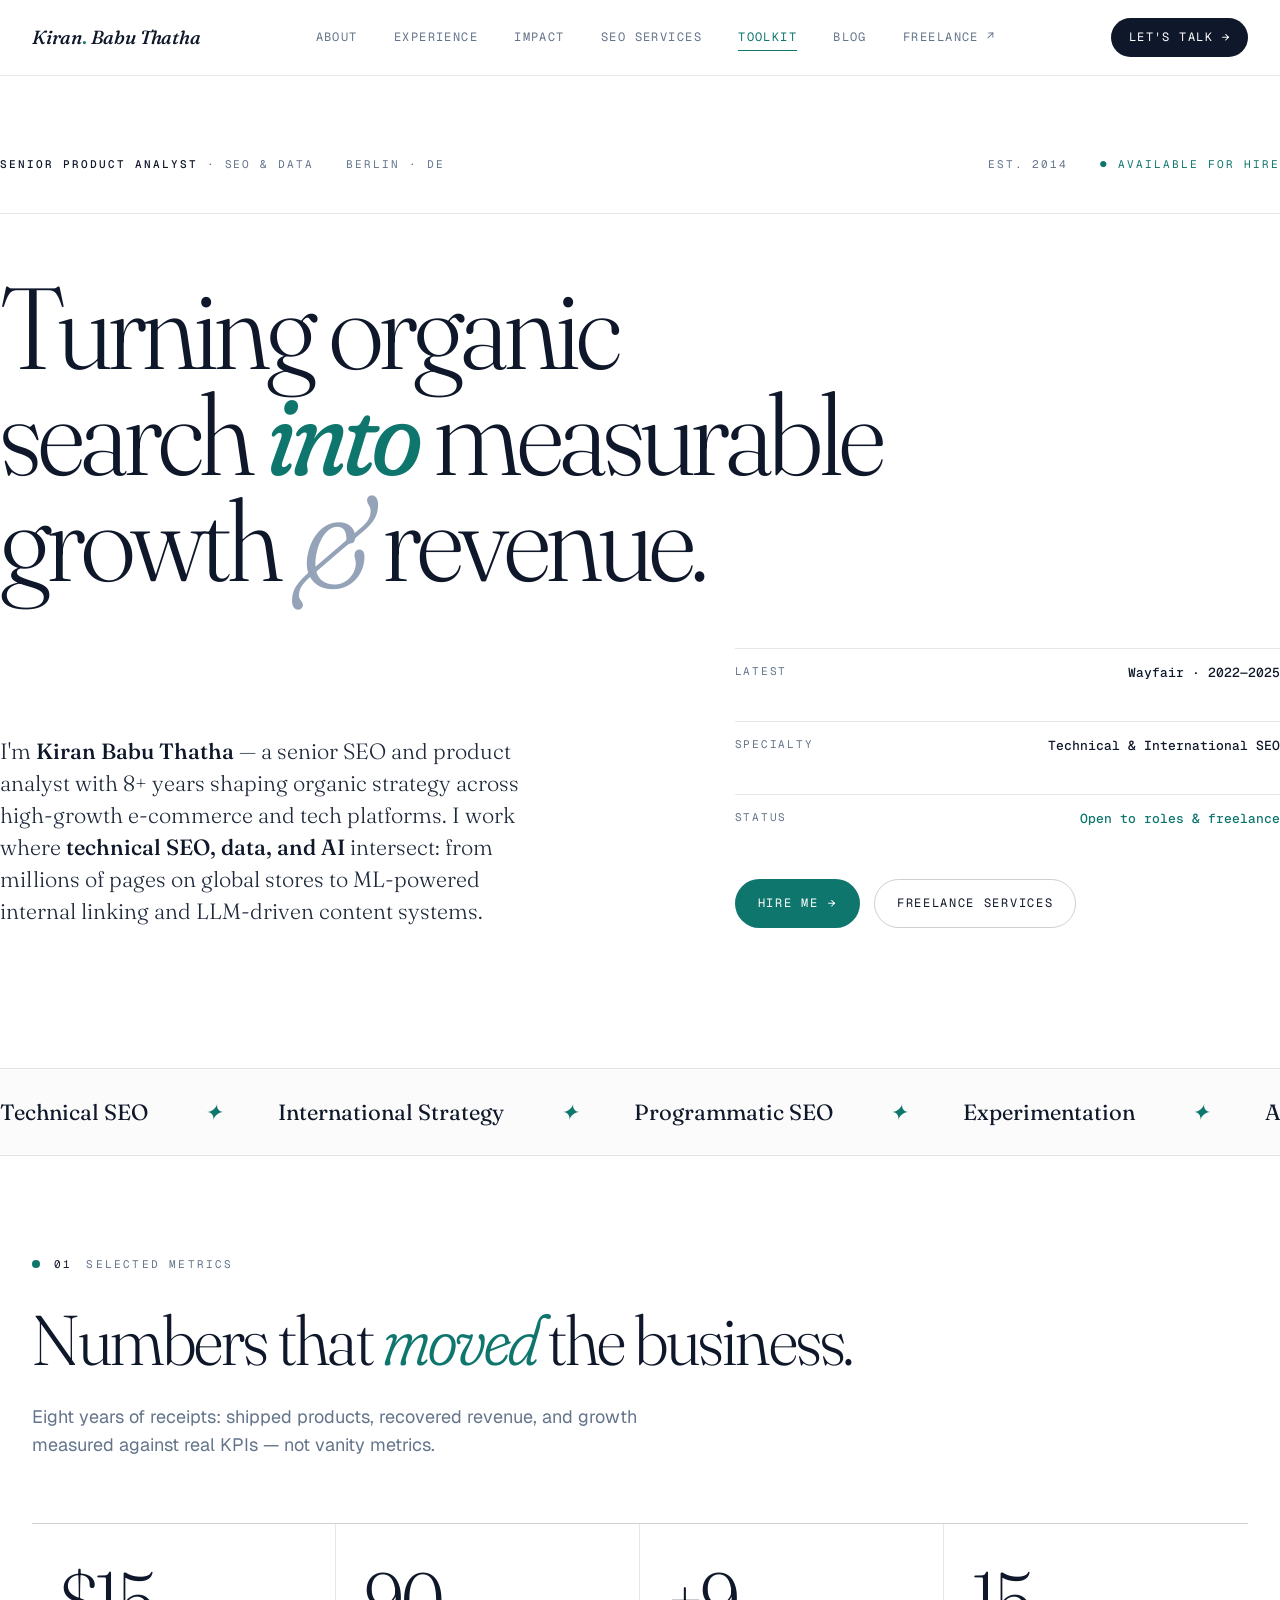
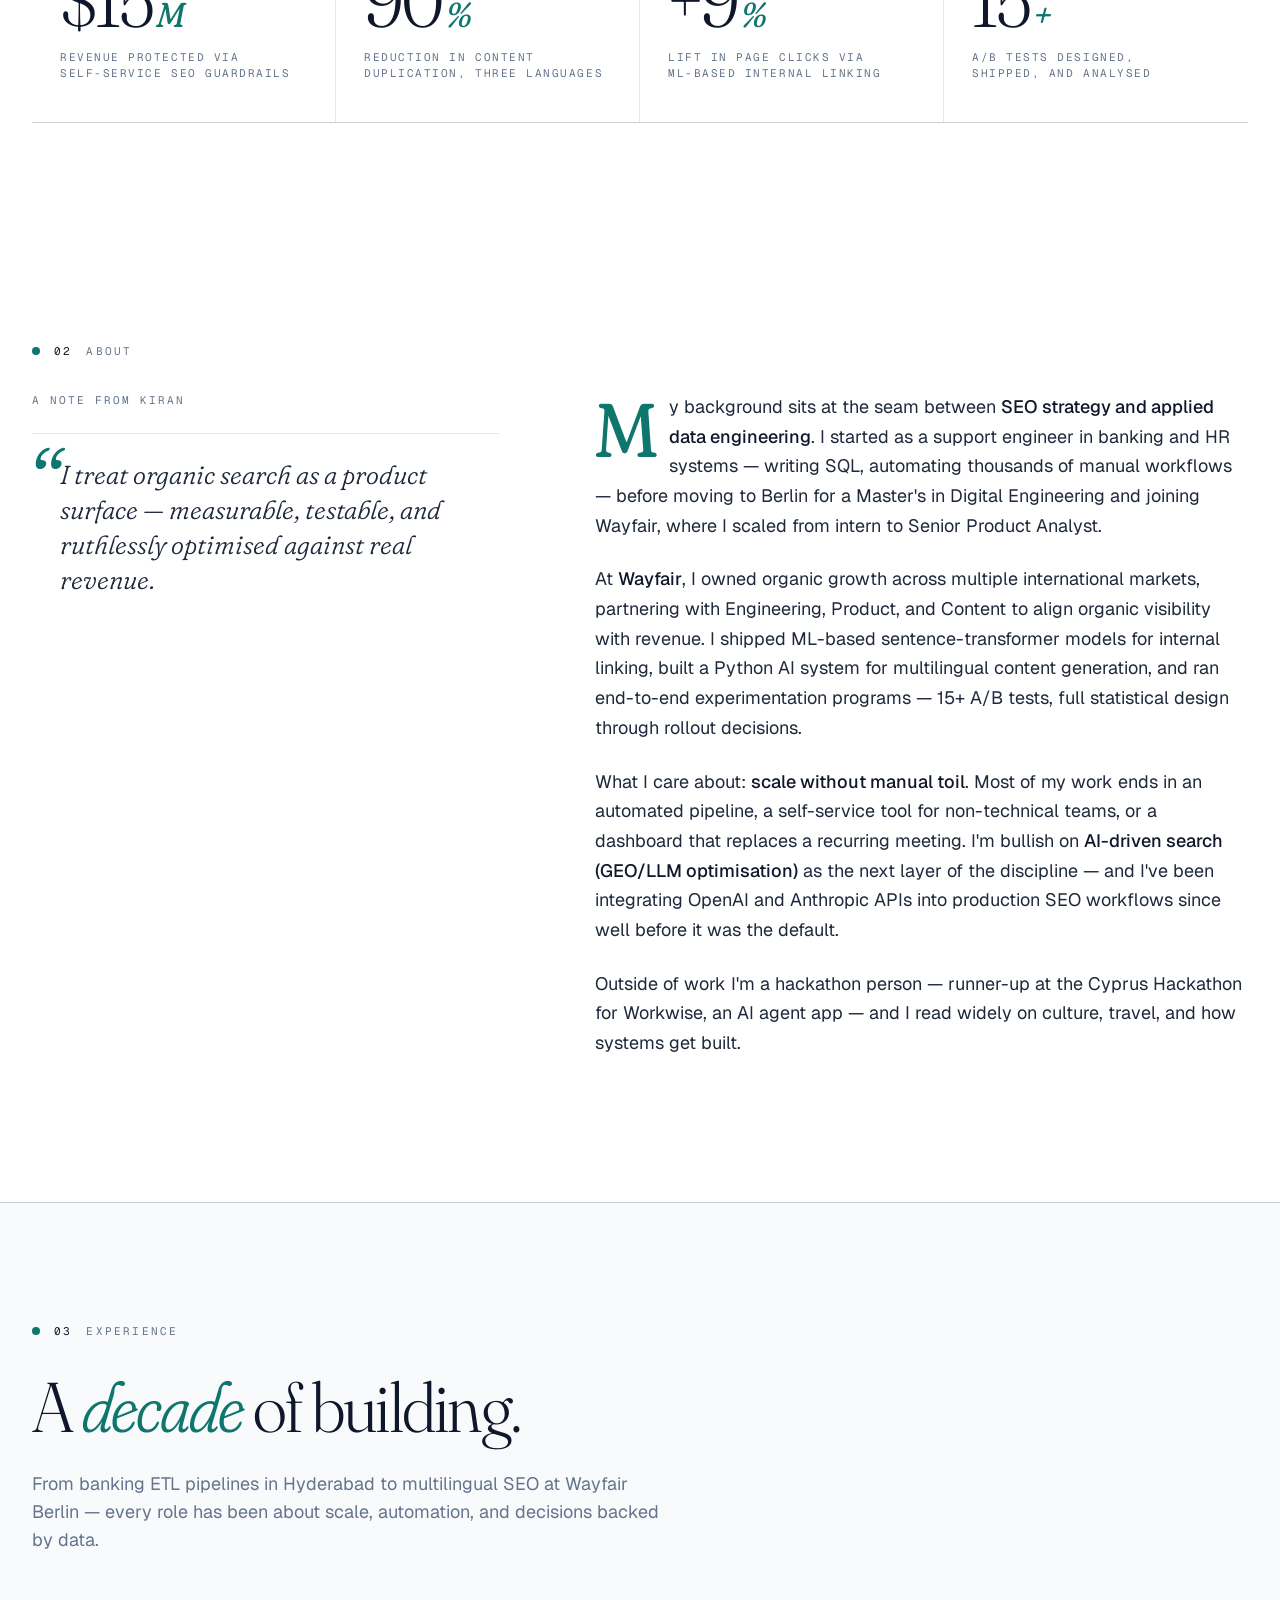
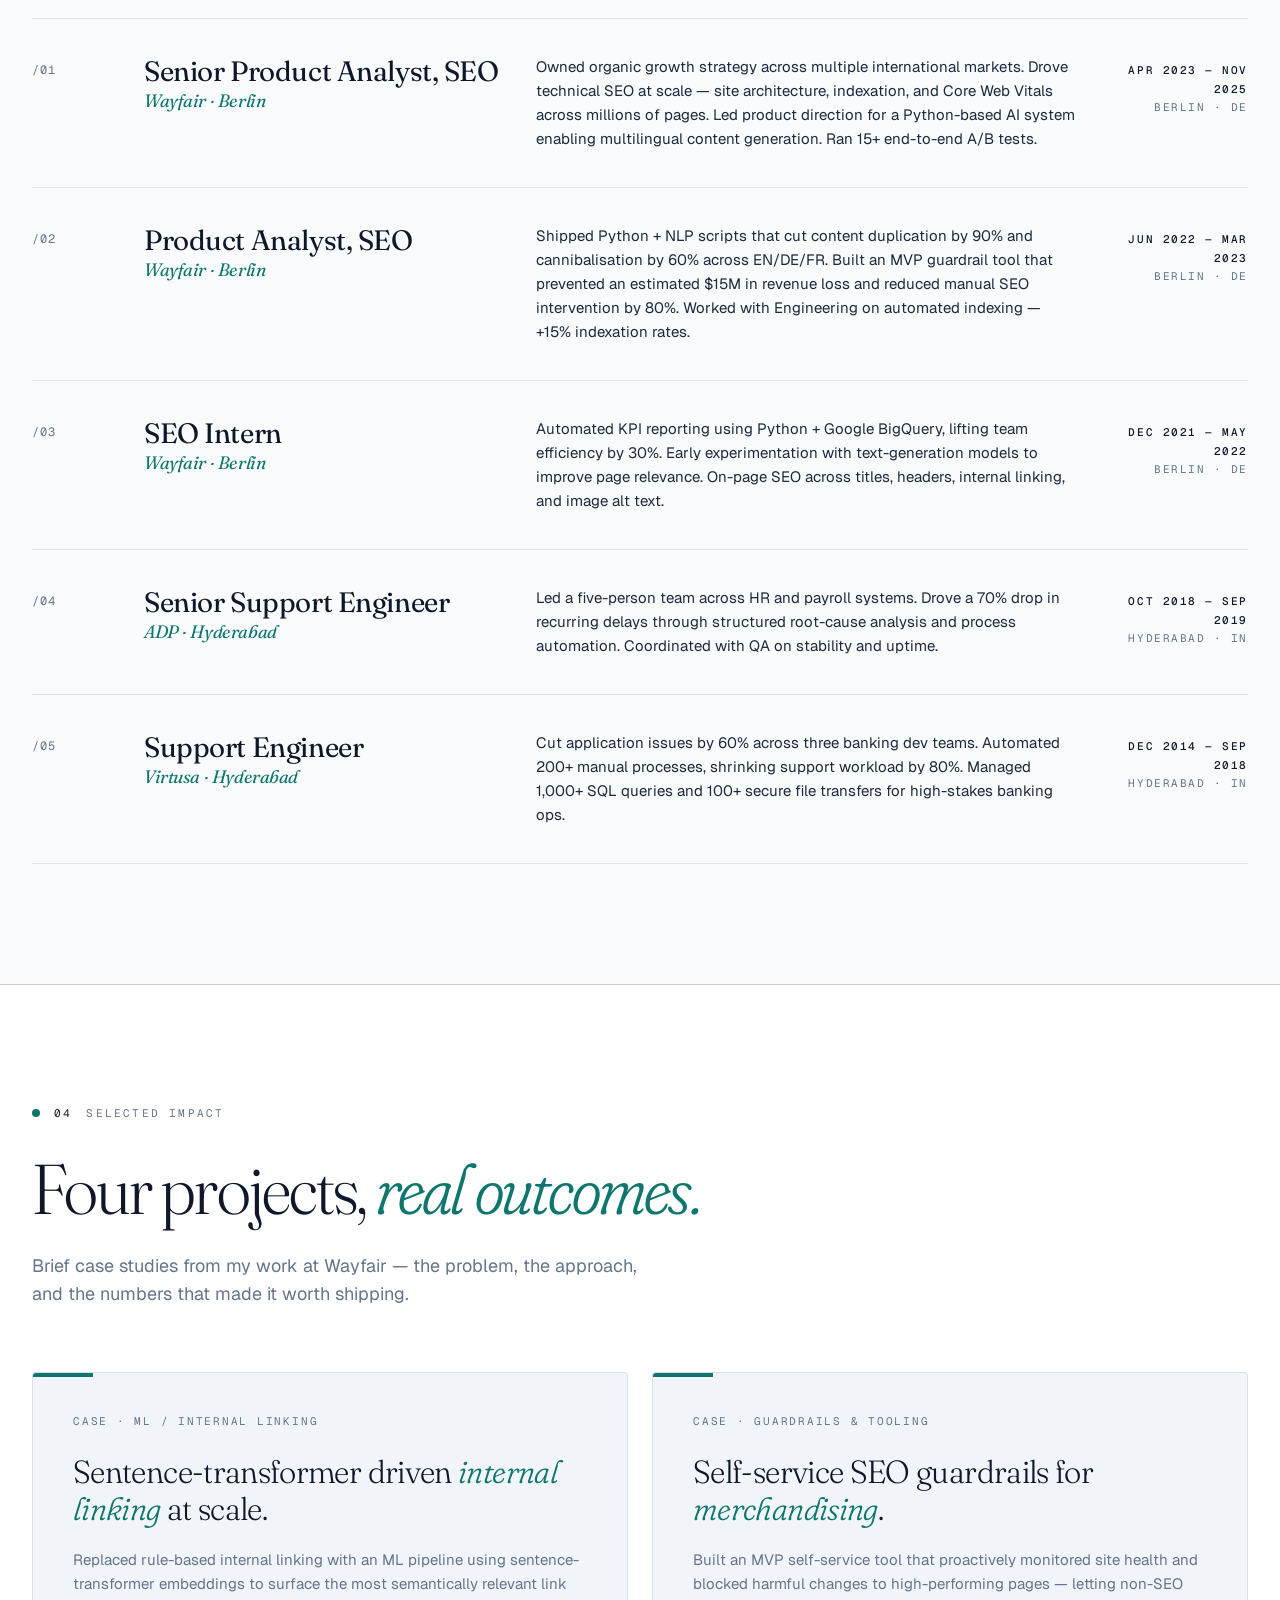
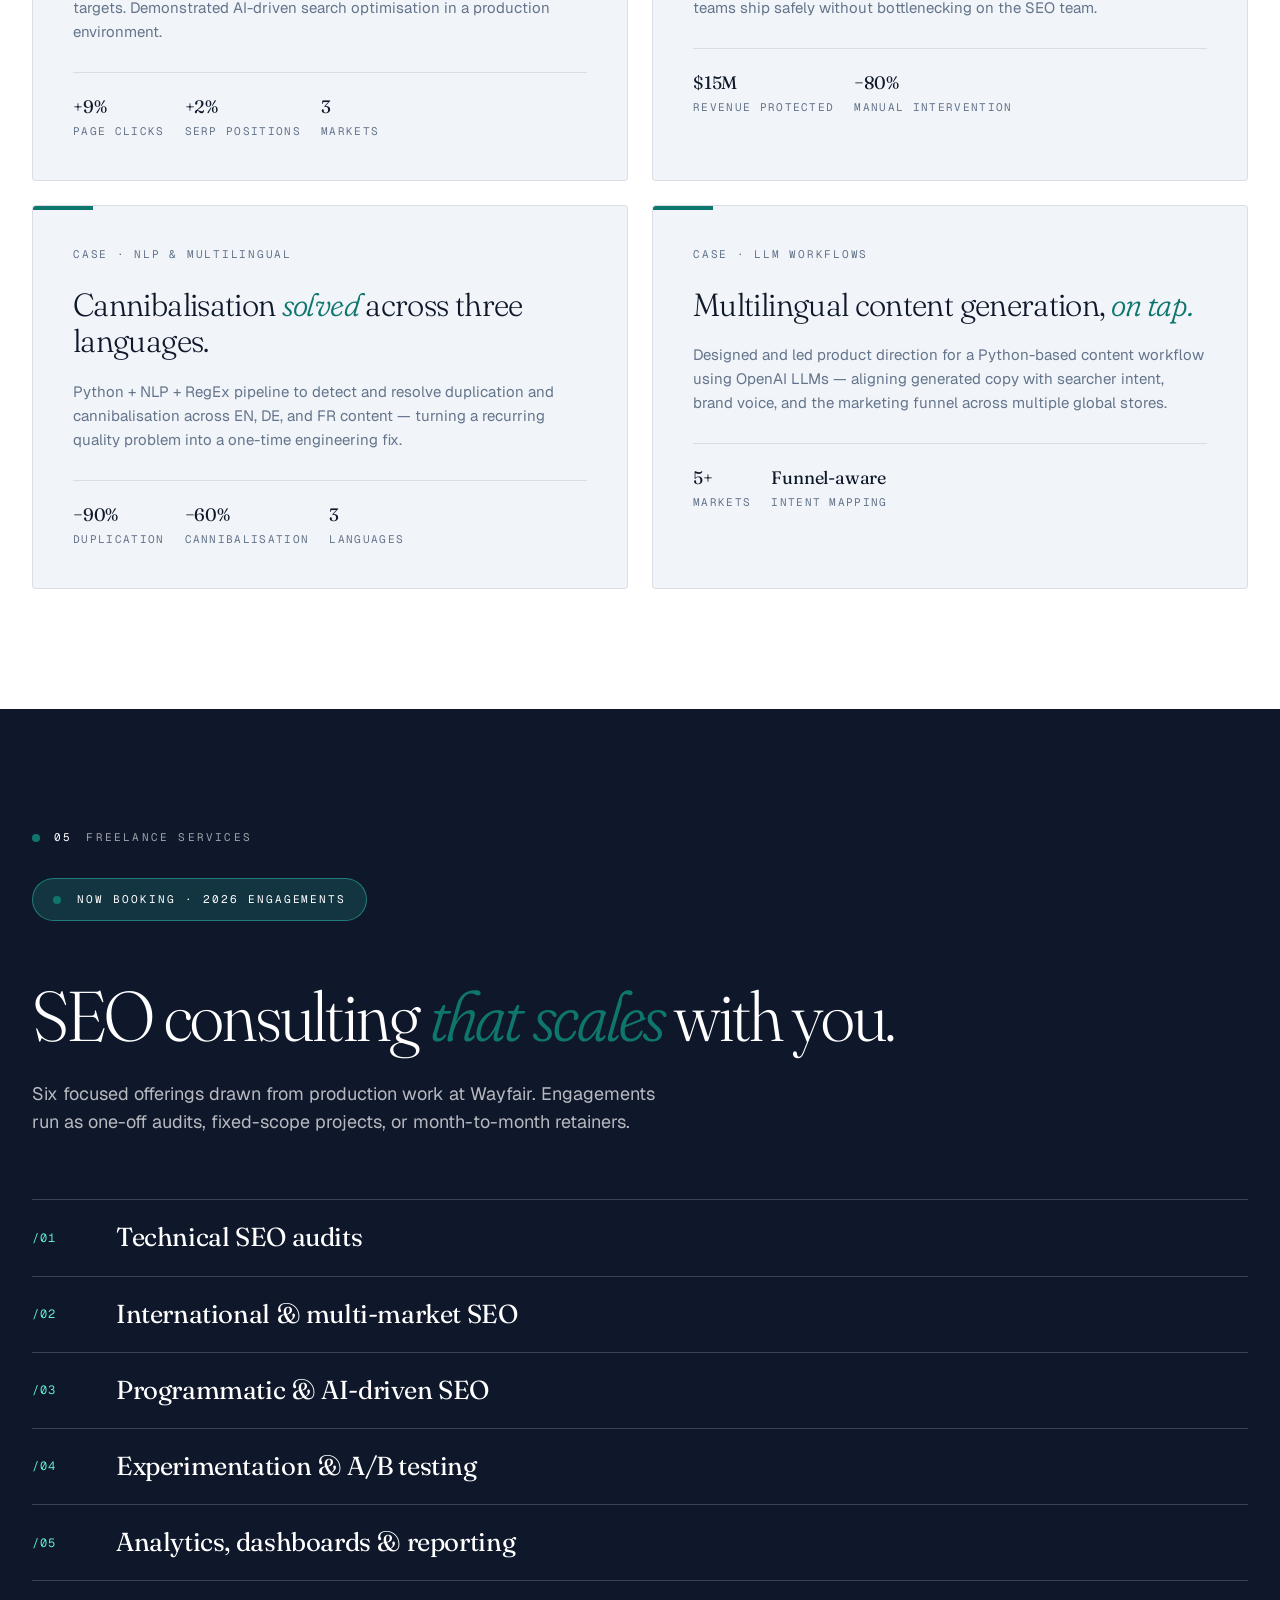
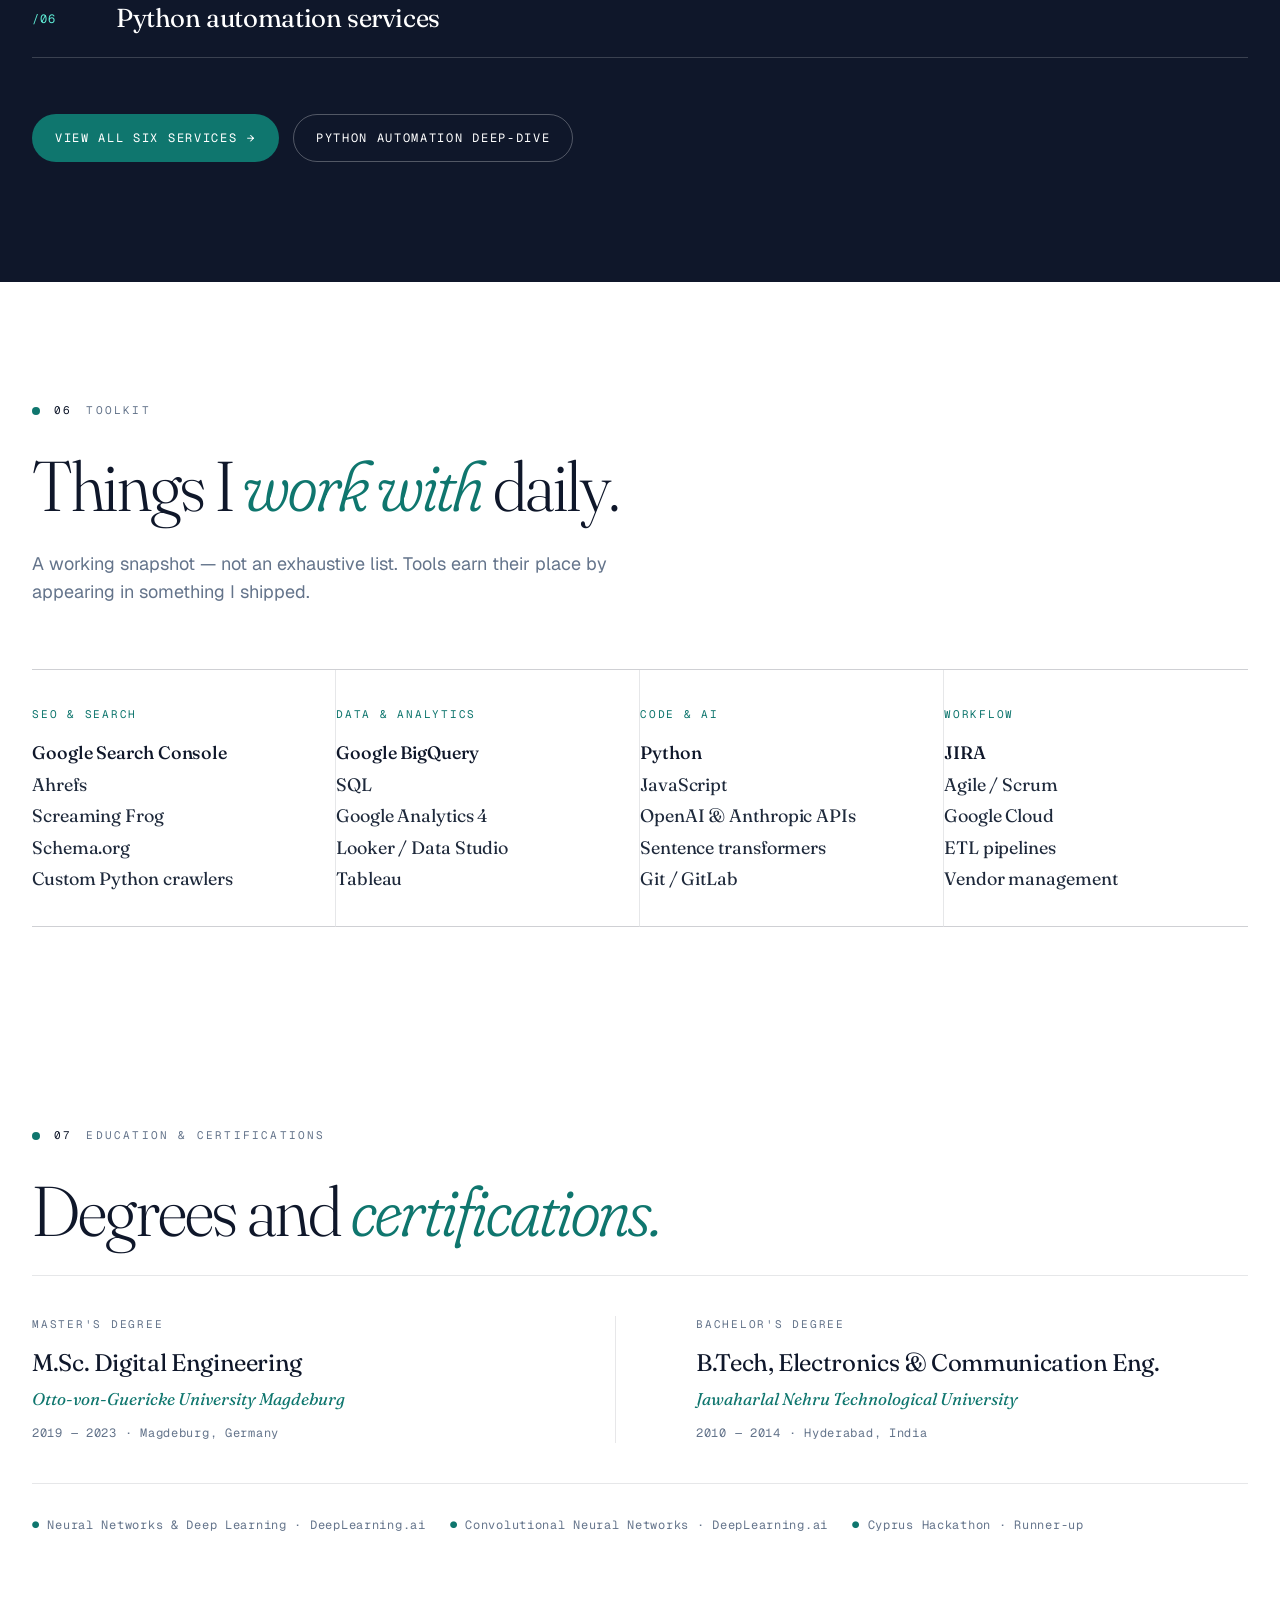
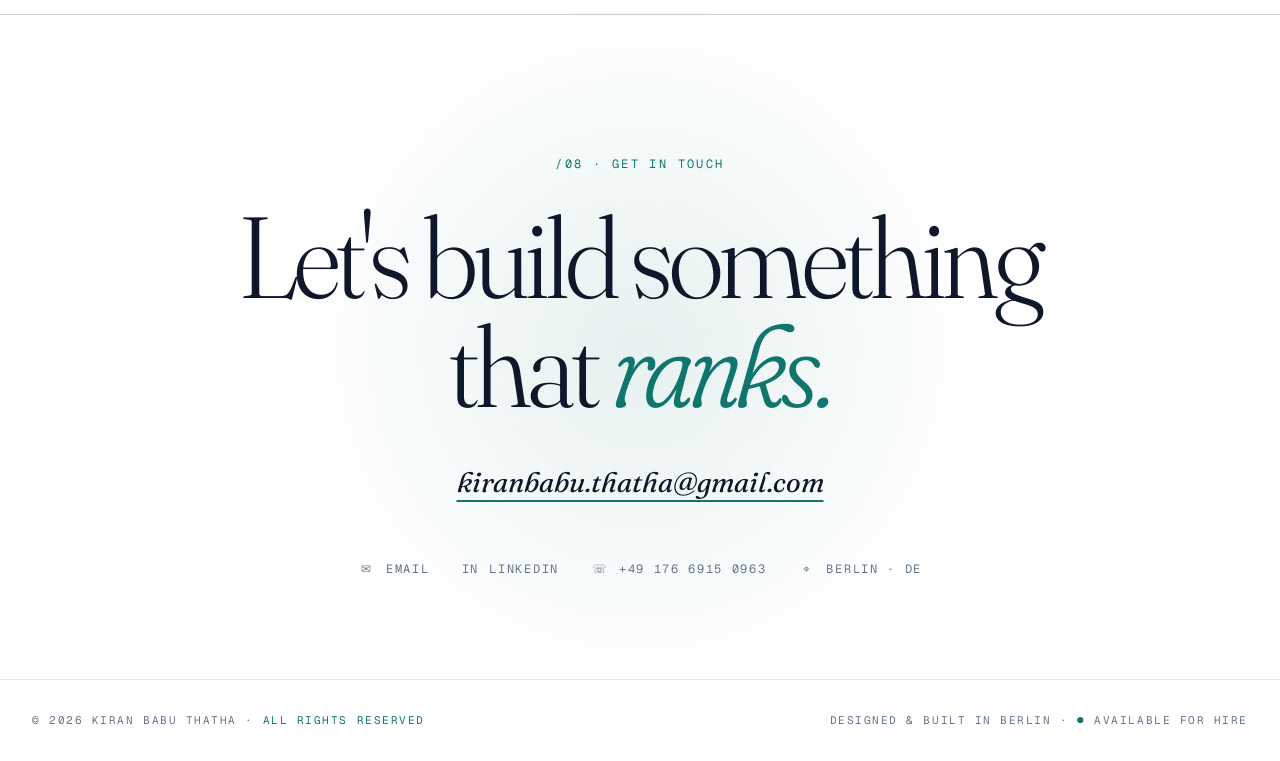
==== index.html @ 0a09f208 "Add structured data, social meta, favicons, and og image across all pages Step 1 of the SEO overhaul" ====
<!DOCTYPE html>
<html lang="en">
<head>
<meta charset="UTF-8" />
<meta name="viewport" content="width=device-width, initial-scale=1.0" />
<title>Kiran Babu Thatha: Freelance SEO Consultant in Berlin</title>
<meta name="description" content="Freelance SEO consultant and Senior Product Analyst with 8+ years driving global organic growth through technical SEO, data, and Python automation. Based in Berlin, working worldwide." />
<meta name="author" content="Kiran Babu Thatha" />
<link rel="canonical" href="https://kiranbabuthatha.com/" />

<!-- OPEN GRAPH -->
<meta property="og:type" content="website" />
<meta property="og:title" content="Kiran Babu Thatha: Freelance SEO Consultant in Berlin" />
<meta property="og:description" content="Freelance SEO consultant and Senior Product Analyst with 8+ years driving global organic growth through technical SEO, data, and Python automation." />
<meta property="og:url" content="https://kiranbabuthatha.com/" />
<meta property="og:site_name" content="Kiran Babu Thatha" />
<meta property="og:locale" content="en_US" />
<meta property="og:image" content="https://kiranbabuthatha.com/og-image.png" />
<meta property="og:image:width" content="1200" />
<meta property="og:image:height" content="630" />
<meta property="og:image:alt" content="Kiran Babu Thatha, freelance SEO consultant and Senior Product Analyst in Berlin" />

<!-- TWITTER / X -->
<meta name="twitter:card" content="summary_large_image" />
<meta name="twitter:title" content="Kiran Babu Thatha: Freelance SEO Consultant in Berlin" />
<meta name="twitter:description" content="Freelance SEO consultant and Senior Product Analyst driving organic growth through technical SEO, data, and Python automation." />
<meta name="twitter:image" content="https://kiranbabuthatha.com/og-image.png" />

<!-- FAVICON -->
<link rel="icon" href="/favicon.svg" type="image/svg+xml" />
<link rel="icon" href="/favicon.png" type="image/png" sizes="192x192" />
<link rel="apple-touch-icon" href="/favicon.png" />

<link rel="preconnect" href="https://fonts.googleapis.com">
<link rel="preconnect" href="https://fonts.gstatic.com" crossorigin>
<link href="https://fonts.googleapis.com/css2?family=Fraunces:ital,opsz,wght@0,9..144,300..900;1,9..144,300..900&family=Geist:wght@300..700&family=Geist+Mono:wght@400..600&display=swap" rel="stylesheet">

<link rel="stylesheet" href="styles.css">

<!-- SCHEMA.ORG STRUCTURED DATA -->
<script type="application/ld+json">
{
  "@context": "https://schema.org",
  "@graph": [
    {
      "@type": "Person",
      "@id": "https://kiranbabuthatha.com/#person",
      "name": "Kiran Babu Thatha",
      "url": "https://kiranbabuthatha.com/",
      "image": "https://kiranbabuthatha.com/og-image.png",
      "jobTitle": ["Freelance SEO Consultant", "Senior Product Analyst"],
      "address": { "@type": "PostalAddress", "addressLocality": "Berlin", "addressCountry": "DE" },
      "email": "kiranbabu.thatha@gmail.com",
      "telephone": "+49-176-6915-0963",
      "alumniOf": [
        { "@type": "CollegeOrUniversity", "name": "Otto-von-Guericke University Magdeburg" },
        { "@type": "CollegeOrUniversity", "name": "Jawaharlal Nehru Technological University" }
      ],
      "knowsAbout": [
        "Technical SEO",
        "International SEO",
        "Programmatic SEO",
        "SEO experimentation and A/B testing",
        "Python automation",
        "Web analytics",
        "AI and LLM content workflows"
      ],
      "sameAs": [
        "https://www.linkedin.com/in/kiran-babu-thatha-0992b562/",
        "https://github.com/kiranbabuthatha"
      ]
    },
    {
      "@type": "WebSite",
      "@id": "https://kiranbabuthatha.com/#website",
      "url": "https://kiranbabuthatha.com/",
      "name": "Kiran Babu Thatha",
      "publisher": { "@id": "https://kiranbabuthatha.com/#person" },
      "inLanguage": "en"
    },
    {
      "@type": "ProfilePage",
      "@id": "https://kiranbabuthatha.com/#webpage",
      "url": "https://kiranbabuthatha.com/",
      "name": "Kiran Babu Thatha: Freelance SEO Consultant in Berlin",
      "isPartOf": { "@id": "https://kiranbabuthatha.com/#website" },
      "mainEntity": { "@id": "https://kiranbabuthatha.com/#person" },
      "inLanguage": "en"
    }
  ]
}
</script>
</head>
<body>

<!-- ============ NAV ============ -->
<nav class="nav">
  <div class="nav-inner">
    <a href="#top" class="nav-logo">Kiran<span>.</span> Babu Thatha</a>
    <div class="nav-links">
      <a href="#about">About</a>
      <a href="#experience">Experience</a>
      <a href="#impact">Impact</a>
      <a href="#services">SEO Services</a>
      <a href="#toolkit">Toolkit</a>
      <a href="blog/">Blog</a>
      <a href="seo/">Freelance ↗</a>
    </div>
    <a href="#contact" class="nav-cta">Let's talk →</a>
  </div>
</nav>

<!-- ============ HERO ============ -->
<header class="hero container" id="top">
  <div class="hero-meta">
    <div class="hero-meta-row">
      <span><strong>Senior Product Analyst</strong> · SEO &amp; Data</span>
      <span>Berlin · DE</span>
    </div>
    <div class="hero-meta-row">
      <span>EST. 2014</span>
      <span class="live">● Available for hire</span>
    </div>
  </div>

  <h1 class="hero-headline">
    Turning organic<br>
    search <span class="em">into</span> measurable<br>
    growth <span class="ampersand">&amp;</span> revenue.
  </h1>

  <div class="hero-grid">
    <p class="hero-bio">
      I'm <strong>Kiran Babu Thatha</strong> — a senior SEO and product analyst with 8+ years
      shaping organic strategy across high-growth e-commerce and tech platforms.
      I work where <strong>technical SEO, data, and AI</strong> intersect: from millions
      of pages on global stores to ML-powered internal linking and LLM-driven content
      systems.
    </p>
    <div class="hero-side">
      <div class="hero-side-row">
        <span class="k">Latest</span>
        <span class="v">Wayfair · 2022—2025</span>
      </div>
      <div class="hero-side-row">
        <span class="k">Specialty</span>
        <span class="v">Technical &amp; International SEO</span>
      </div>
      <div class="hero-side-row">
        <span class="k">Status</span>
        <span class="v accent">Open to roles &amp; freelance</span>
      </div>
      <div class="hero-actions">
        <a href="#contact" class="btn btn-primary">Hire me <span class="arrow">→</span></a>
        <a href="seo/" class="btn btn-ghost">Freelance services</a>
      </div>
    </div>
  </div>
</header>

<!-- ============ MARQUEE ============ -->
<div class="marquee">
  <div class="marquee-track">
    <span>Technical SEO</span><span class="dot">✦</span>
    <span>International Strategy</span><span class="dot">✦</span>
    <span>Programmatic SEO</span><span class="dot">✦</span>
    <span>Experimentation</span><span class="dot">✦</span>
    <span>AI &amp; LLM Integration</span><span class="dot">✦</span>
    <span>Python Automation</span><span class="dot">✦</span>
    <span>Site Architecture</span><span class="dot">✦</span>
    <span>Data &amp; Reporting</span><span class="dot">✦</span>
    <span>Technical SEO</span><span class="dot">✦</span>
    <span>International Strategy</span><span class="dot">✦</span>
    <span>Programmatic SEO</span><span class="dot">✦</span>
    <span>Experimentation</span><span class="dot">✦</span>
    <span>AI &amp; LLM Integration</span><span class="dot">✦</span>
    <span>Python Automation</span><span class="dot">✦</span>
    <span>Site Architecture</span><span class="dot">✦</span>
    <span>Data &amp; Reporting</span><span class="dot">✦</span>
  </div>
</div>

<!-- ============ STATS ============ -->
<section id="stats" style="padding: 100px 0;">
  <div class="container">
    <div class="section-tag"><span class="num">01</span> Selected metrics</div>
    <h2 class="section-headline">Numbers that <span class="em">moved</span> the business.</h2>
    <p class="section-intro">
      Eight years of receipts: shipped products, recovered revenue, and growth measured against
      real KPIs — not vanity metrics.
    </p>

    <div class="stats-grid">
      <div class="stat">
        <div class="stat-num">$15<span class="unit">M</span></div>
        <div class="stat-label">Revenue protected via<br>self-service SEO guardrails</div>
      </div>
      <div class="stat">
        <div class="stat-num">90<span class="unit">%</span></div>
        <div class="stat-label">Reduction in content<br>duplication, three languages</div>
      </div>
      <div class="stat">
        <div class="stat-num">+9<span class="unit">%</span></div>
        <div class="stat-label">Lift in page clicks via<br>ML-based internal linking</div>
      </div>
      <div class="stat">
        <div class="stat-num">15<span class="unit">+</span></div>
        <div class="stat-label">A/B tests designed,<br>shipped, and analysed</div>
      </div>
    </div>
  </div>
</section>

<!-- ============ ABOUT ============ -->
<section id="about">
  <div class="container">
    <div class="section-tag"><span class="num">02</span> About</div>

    <div class="about-grid">
      <aside class="about-side">
        <div class="about-side-label">A note from Kiran</div>
        <p class="about-side-quote">
          I treat organic search as a product surface — measurable, testable,
          and ruthlessly optimised against real revenue.
        </p>
      </aside>

      <div class="about-body">
        <p>
          My background sits at the seam between <strong>SEO strategy and applied data
          engineering</strong>. I started as a support engineer in banking and HR systems —
          writing SQL, automating thousands of manual workflows — before moving to Berlin
          for a Master's in Digital Engineering and joining Wayfair, where I scaled
          from intern to Senior Product Analyst.
        </p>
        <p>
          At <strong>Wayfair</strong>, I owned organic growth across multiple international
          markets, partnering with Engineering, Product, and Content to align organic
          visibility with revenue. I shipped ML-based sentence-transformer models for
          internal linking, built a Python AI system for multilingual content generation,
          and ran end-to-end experimentation programs — 15+ A/B tests, full statistical
          design through rollout decisions.
        </p>
        <p>
          What I care about: <strong>scale without manual toil</strong>. Most of my work
          ends in an automated pipeline, a self-service tool for non-technical teams,
          or a dashboard that replaces a recurring meeting. I'm bullish on
          <strong>AI-driven search (GEO/LLM optimisation)</strong> as the next layer of
          the discipline — and I've been integrating OpenAI and Anthropic APIs into
          production SEO workflows since well before it was the default.
        </p>
        <p>
          Outside of work I'm a hackathon person — runner-up at the Cyprus Hackathon
          for Workwise, an AI agent app — and I read widely on culture, travel, and
          how systems get built.
        </p>
      </div>
    </div>
  </div>
</section>

<!-- ============ EXPERIENCE ============ -->
<section id="experience" class="experience">
  <div class="container">
    <div class="section-tag"><span class="num">03</span> Experience</div>
    <h2 class="section-headline">A <span class="em">decade</span> of building.</h2>
    <p class="section-intro">
      From banking ETL pipelines in Hyderabad to multilingual SEO at Wayfair Berlin —
      every role has been about scale, automation, and decisions backed by data.
    </p>

    <div class="exp-list">
      <div class="exp-item">
        <div class="exp-num">/01</div>
        <div class="exp-role">Senior Product Analyst, SEO<span class="company">Wayfair · Berlin</span></div>
        <div class="exp-desc">
          Owned organic growth strategy across multiple international markets. Drove
          technical SEO at scale — site architecture, indexation, and Core Web Vitals
          across millions of pages. Led product direction for a Python-based AI system
          enabling multilingual content generation. Ran 15+ end-to-end A/B tests.
        </div>
        <div class="exp-meta"><strong>Apr 2023 — Nov 2025</strong>Berlin · DE</div>
        <span class="exp-arrow">→</span>
      </div>

      <div class="exp-item">
        <div class="exp-num">/02</div>
        <div class="exp-role">Product Analyst, SEO<span class="company">Wayfair · Berlin</span></div>
        <div class="exp-desc">
          Shipped Python + NLP scripts that cut content duplication by 90% and
          cannibalisation by 60% across EN/DE/FR. Built an MVP guardrail tool that
          prevented an estimated $15M in revenue loss and reduced manual SEO
          intervention by 80%. Worked with Engineering on automated indexing — +15%
          indexation rates.
        </div>
        <div class="exp-meta"><strong>Jun 2022 — Mar 2023</strong>Berlin · DE</div>
        <span class="exp-arrow">→</span>
      </div>

      <div class="exp-item">
        <div class="exp-num">/03</div>
        <div class="exp-role">SEO Intern<span class="company">Wayfair · Berlin</span></div>
        <div class="exp-desc">
          Automated KPI reporting using Python + Google BigQuery, lifting team
          efficiency by 30%. Early experimentation with text-generation models
          to improve page relevance. On-page SEO across titles, headers, internal
          linking, and image alt text.
        </div>
        <div class="exp-meta"><strong>Dec 2021 — May 2022</strong>Berlin · DE</div>
        <span class="exp-arrow">→</span>
      </div>

      <div class="exp-item">
        <div class="exp-num">/04</div>
        <div class="exp-role">Senior Support Engineer<span class="company">ADP · Hyderabad</span></div>
        <div class="exp-desc">
          Led a five-person team across HR and payroll systems. Drove a 70% drop
          in recurring delays through structured root-cause analysis and process
          automation. Coordinated with QA on stability and uptime.
        </div>
        <div class="exp-meta"><strong>Oct 2018 — Sep 2019</strong>Hyderabad · IN</div>
        <span class="exp-arrow">→</span>
      </div>

      <div class="exp-item">
        <div class="exp-num">/05</div>
        <div class="exp-role">Support Engineer<span class="company">Virtusa · Hyderabad</span></div>
        <div class="exp-desc">
          Cut application issues by 60% across three banking dev teams. Automated
          200+ manual processes, shrinking support workload by 80%. Managed
          1,000+ SQL queries and 100+ secure file transfers for high-stakes
          banking ops.
        </div>
        <div class="exp-meta"><strong>Dec 2014 — Sep 2018</strong>Hyderabad · IN</div>
        <span class="exp-arrow">→</span>
      </div>
    </div>
  </div>
</section>

<!-- ============ IMPACT CASES ============ -->
<section id="impact">
  <div class="container">
    <div class="section-tag"><span class="num">04</span> Selected impact</div>
    <h2 class="section-headline">Four projects, <span class="em">real outcomes.</span></h2>
    <p class="section-intro">
      Brief case studies from my work at Wayfair — the problem, the approach, and
      the numbers that made it worth shipping.
    </p>

    <div class="cases-grid">

      <article class="case">
        <div class="case-tag">Case · ML / Internal Linking</div>
        <h3 class="case-headline">Sentence-transformer driven <span class="em">internal linking</span> at scale.</h3>
        <p class="case-body">
          Replaced rule-based internal linking with an ML pipeline using sentence-transformer
          embeddings to surface the most semantically relevant link targets. Demonstrated
          AI-driven search optimisation in a production environment.
        </p>
        <div class="case-meta">
          <div class="case-meta-item"><strong>+9%</strong>Page clicks</div>
          <div class="case-meta-item"><strong>+2%</strong>SERP positions</div>
          <div class="case-meta-item"><strong>3</strong>Markets</div>
        </div>
      </article>

      <article class="case">
        <div class="case-tag">Case · Guardrails &amp; Tooling</div>
        <h3 class="case-headline">Self-service SEO guardrails for <span class="em">merchandising</span>.</h3>
        <p class="case-body">
          Built an MVP self-service tool that proactively monitored site health and
          blocked harmful changes to high-performing pages — letting non-SEO teams
          ship safely without bottlenecking on the SEO team.
        </p>
        <div class="case-meta">
          <div class="case-meta-item"><strong>$15M</strong>Revenue protected</div>
          <div class="case-meta-item"><strong>−80%</strong>Manual intervention</div>
        </div>
      </article>

      <article class="case">
        <div class="case-tag">Case · NLP &amp; Multilingual</div>
        <h3 class="case-headline">Cannibalisation <span class="em">solved</span> across three languages.</h3>
        <p class="case-body">
          Python + NLP + RegEx pipeline to detect and resolve duplication and
          cannibalisation across EN, DE, and FR content — turning a recurring
          quality problem into a one-time engineering fix.
        </p>
        <div class="case-meta">
          <div class="case-meta-item"><strong>−90%</strong>Duplication</div>
          <div class="case-meta-item"><strong>−60%</strong>Cannibalisation</div>
          <div class="case-meta-item"><strong>3</strong>Languages</div>
        </div>
      </article>

      <article class="case">
        <div class="case-tag">Case · LLM Workflows</div>
        <h3 class="case-headline">Multilingual content generation, <span class="em">on tap.</span></h3>
        <p class="case-body">
          Designed and led product direction for a Python-based content workflow
          using OpenAI LLMs — aligning generated copy with searcher intent, brand
          voice, and the marketing funnel across multiple global stores.
        </p>
        <div class="case-meta">
          <div class="case-meta-item"><strong>5+</strong>Markets</div>
          <div class="case-meta-item"><strong>Funnel-aware</strong>Intent mapping</div>
        </div>
      </article>

    </div>
  </div>
</section>

<!-- ============ SERVICES PREVIEW (links to /seo/ for full grid) ============ -->
<section id="services" class="services">
  <div class="container">
    <div class="section-tag"><span class="num">05</span> Freelance services</div>

    <div class="services-banner">
      <span class="pulse"></span>
      <span>Now booking · 2026 engagements</span>
    </div>

    <h2 class="section-headline">SEO consulting <span class="em">that scales</span> with you.</h2>
    <p class="section-intro">
      Six focused offerings drawn from production work at Wayfair. Engagements run as
      one-off audits, fixed-scope projects, or month-to-month retainers.
    </p>

    <div class="services-preview">
      <a href="seo/" class="services-preview-row">
        <span class="services-preview-num">/01</span>
        <span class="services-preview-title">Technical SEO audits</span>
        <span class="services-preview-arrow">→</span>
      </a>
      <a href="seo/" class="services-preview-row">
        <span class="services-preview-num">/02</span>
        <span class="services-preview-title">International &amp; multi-market SEO</span>
        <span class="services-preview-arrow">→</span>
      </a>
      <a href="seo/" class="services-preview-row">
        <span class="services-preview-num">/03</span>
        <span class="services-preview-title">Programmatic &amp; AI-driven SEO</span>
        <span class="services-preview-arrow">→</span>
      </a>
      <a href="seo/" class="services-preview-row">
        <span class="services-preview-num">/04</span>
        <span class="services-preview-title">Experimentation &amp; A/B testing</span>
        <span class="services-preview-arrow">→</span>
      </a>
      <a href="seo/" class="services-preview-row">
        <span class="services-preview-num">/05</span>
        <span class="services-preview-title">Analytics, dashboards &amp; reporting</span>
        <span class="services-preview-arrow">→</span>
      </a>
      <a href="seo/automation-services-python/" class="services-preview-row">
        <span class="services-preview-num">/06</span>
        <span class="services-preview-title">Python automation services</span>
        <span class="services-preview-arrow">→</span>
      </a>
    </div>

    <div style="margin-top: 56px; display: flex; gap: 14px; flex-wrap: wrap;">
      <a href="seo/" class="btn btn-primary">View all six services <span class="arrow">→</span></a>
      <a href="seo/automation-services-python/" class="btn" style="border: 1px solid rgba(255,255,255,0.28); color: #FFFFFF;">Python automation deep-dive</a>
    </div>
  </div>
</section>

<!-- ============ TOOLKIT ============ -->
<section id="toolkit">
  <div class="container">
    <div class="section-tag"><span class="num">06</span> Toolkit</div>
    <h2 class="section-headline">Things I <span class="em">work with</span> daily.</h2>
    <p class="section-intro">
      A working snapshot — not an exhaustive list. Tools earn their place by appearing
      in something I shipped.
    </p>

    <div class="toolkit">
      <div class="tool-group">
        <div class="tool-label">SEO &amp; Search</div>
        <ul class="tool-list">
          <li>Google Search Console</li>
          <li>Ahrefs</li>
          <li>Screaming Frog</li>
          <li>Schema.org</li>
          <li>Custom Python crawlers</li>
        </ul>
      </div>
      <div class="tool-group">
        <div class="tool-label">Data &amp; Analytics</div>
        <ul class="tool-list">
          <li>Google BigQuery</li>
          <li>SQL</li>
          <li>Google Analytics 4</li>
          <li>Looker / Data Studio</li>
          <li>Tableau</li>
        </ul>
      </div>
      <div class="tool-group">
        <div class="tool-label">Code &amp; AI</div>
        <ul class="tool-list">
          <li>Python</li>
          <li>JavaScript</li>
          <li>OpenAI &amp; Anthropic APIs</li>
          <li>Sentence transformers</li>
          <li>Git / GitLab</li>
        </ul>
      </div>
      <div class="tool-group">
        <div class="tool-label">Workflow</div>
        <ul class="tool-list">
          <li>JIRA</li>
          <li>Agile / Scrum</li>
          <li>Google Cloud</li>
          <li>ETL pipelines</li>
          <li>Vendor management</li>
        </ul>
      </div>
    </div>
  </div>
</section>

<!-- ============ EDUCATION ============ -->
<section id="education" style="padding: 80px 0;">
  <div class="container">
    <div class="section-tag"><span class="num">07</span> Education &amp; certifications</div>
    <h2 class="section-headline">Degrees and <span class="em">certifications.</span></h2>

    <div class="edu-row">
      <div class="edu-block">
        <div class="edu-tag">Master's degree</div>
        <div class="edu-degree">M.Sc. Digital Engineering</div>
        <div class="edu-school">Otto-von-Guericke University Magdeburg</div>
        <div class="edu-meta">2019 — 2023 · Magdeburg, Germany</div>
      </div>
      <div class="edu-block">
        <div class="edu-tag">Bachelor's degree</div>
        <div class="edu-degree">B.Tech, Electronics &amp; Communication Eng.</div>
        <div class="edu-school">Jawaharlal Nehru Technological University</div>
        <div class="edu-meta">2010 — 2014 · Hyderabad, India</div>
      </div>
    </div>

    <div style="margin-top: 32px; display: flex; gap: 24px; flex-wrap: wrap;">
      <div style="font-family: var(--mono); font-size: 12px; color: var(--muted); letter-spacing: 0.06em;">
        <span style="color: var(--accent);">●</span> Neural Networks &amp; Deep Learning · DeepLearning.ai
      </div>
      <div style="font-family: var(--mono); font-size: 12px; color: var(--muted); letter-spacing: 0.06em;">
        <span style="color: var(--accent);">●</span> Convolutional Neural Networks · DeepLearning.ai
      </div>
      <div style="font-family: var(--mono); font-size: 12px; color: var(--muted); letter-spacing: 0.06em;">
        <span style="color: var(--accent);">●</span> Cyprus Hackathon · Runner-up
      </div>
    </div>
  </div>
</section>

<!-- ============ CONTACT ============ -->
<section id="contact" class="contact">
  <div class="container">
    <div class="contact-eyebrow">/08 · Get in touch</div>
    <h2 class="contact-headline">
      Let's build something<br>
      that <span class="em">ranks.</span>
    </h2>
    <a href="mailto:kiranbabu.thatha@gmail.com" class="contact-email">
      kiranbabu.thatha@gmail.com
    </a>

    <div class="contact-channels">
      <a href="mailto:kiranbabu.thatha@gmail.com" class="contact-channel">
        <span class="ico">✉</span> Email
      </a>
      <a href="https://www.linkedin.com/in/kiran-babu-thatha-0992b562/" target="_blank" rel="noopener" class="contact-channel">
        <span class="ico">in</span> LinkedIn
      </a>
      <a href="tel:+4917669150963" class="contact-channel">
        <span class="ico">☏</span> +49 176 6915 0963
      </a>
      <span class="contact-channel">
        <span class="ico">⌖</span> Berlin · DE
      </span>
    </div>
  </div>
</section>

<!-- ============ FOOTER ============ -->
<footer class="footer">
  <div class="container">
    <div class="footer-inner">
      <div>© 2026 Kiran Babu Thatha · <span class="accent">All rights reserved</span></div>
      <div>Designed &amp; built in Berlin · <span class="accent">●</span> Available for hire</div>
    </div>
  </div>
</footer>

<script>
// Reveal-on-scroll
const io = new IntersectionObserver((entries) => {
  entries.forEach((e) => {
    if (e.isIntersecting) {
      e.target.classList.add('in');
      io.unobserve(e.target);
    }
  });
}, { threshold: 0.12, rootMargin: '0px 0px -60px 0px' });

document.querySelectorAll('section, .stat, .case, .service, .exp-item, .tool-group, .edu-block, .services-preview-row')
  .forEach((el) => { el.classList.add('reveal'); io.observe(el); });

// Smooth nav highlight
const links = document.querySelectorAll('.nav-links a');
const sections = Array.from(links).map(a => {
  const href = a.getAttribute('href');
  return href && href.startsWith('#') ? document.querySelector(href) : null;
});
window.addEventListener('scroll', () => {
  const y = window.scrollY + 120;
  sections.forEach((sec, i) => {
    if (!sec) return;
    if (sec.offsetTop <= y && sec.offsetTop + sec.offsetHeight > y) {
      links.forEach(l => l.classList.remove('active'));
      links[i].classList.add('active');
    }
  });
});
</script>

</body>
</html>
---- styles.css ----
/* =====================================================================
   Portfolio UI Kit — PROFESSIONAL variant.
   Industry-standard palette for a corporate portfolio: white surface,
   navy / slate ink, single blue accent. Typography and layout match
   the editorial design system; only colors have been tuned.
   ===================================================================== */

:root {
  /* Surfaces */
  --bg: #FFFFFF;          /* pure white page                            */
  --bg-soft: #F8FAFC;     /* slate-50 — section background              */
  --bg-card: #F1F5F9;     /* slate-100 — card surface                   */

  /* Ink */
  --ink: #0F172A;         /* slate-900 — primary text                   */
  --ink-soft: #1E293B;    /* slate-800 — secondary text                 */
  --muted: #64748B;       /* slate-500 — labels, captions               */
  --muted-2: #94A3B8;     /* slate-400 — quieter, ampersand color       */

  /* Rules */
  --line: rgba(15, 23, 42, 0.10);
  --line-strong: rgba(15, 23, 42, 0.20);

  /* Accent — deep teal */
  --accent: #0F766E;        /* teal-700                                 */
  --accent-deep: #115E59;   /* teal-800 — button hover                  */
  --accent-glow: rgba(15, 118, 110, 0.10);

  --serif: "Fraunces", "Times New Roman", serif;
  --sans: "Geist", -apple-system, BlinkMacSystemFont, "Helvetica Neue", sans-serif;
  --mono: "Geist Mono", ui-monospace, "SF Mono", monospace;
}

*, *::before, *::after { box-sizing: border-box; margin: 0; padding: 0; }

html { scroll-behavior: smooth; }

body {
  background: var(--bg);
  color: var(--ink);
  font-family: var(--sans);
  font-size: 17px;
  line-height: 1.55;
  font-weight: 400;
  -webkit-font-smoothing: antialiased;
  -moz-osx-font-smoothing: grayscale;
  overflow-x: hidden;
  /* Subtle cool gradient — replaces the warm rust radials. */
  background-image:
    radial-gradient(1200px 600px at 80% -10%, rgba(15, 118, 110, 0.05), transparent 60%);
}

/* Paper-grain texture removed for the professional variant. */

::selection { background: var(--accent); color: #FFFFFF; }

a { color: inherit; text-decoration: none; }
img { max-width: 100%; display: block; }

.container { max-width: 1280px; margin: 0 auto; padding: 0 32px; }

/* NAV */
.nav {
  position: sticky; top: 0; z-index: 100;
  backdrop-filter: blur(12px); -webkit-backdrop-filter: blur(12px);
  background: rgba(255, 255, 255, 0.82);
  border-bottom: 1px solid var(--line);
}
.nav-inner {
  display: flex; align-items: center; justify-content: space-between;
  padding: 18px 32px; max-width: 1280px; margin: 0 auto;
}
.nav-logo {
  font-family: var(--serif); font-weight: 500; font-size: 19px;
  letter-spacing: -0.01em; font-style: italic;
}
.nav-logo span { font-style: normal; color: var(--accent); }
.nav-links {
  display: flex; gap: 36px;
  font-family: var(--mono); font-size: 12px;
  text-transform: uppercase; letter-spacing: 0.12em; color: var(--muted);
}
.nav-links a { position: relative; transition: color 0.25s ease; cursor: pointer; }
.nav-links a:hover, .nav-links a.active { color: var(--accent); }
.nav-links a::after {
  content: ""; position: absolute; left: 0; bottom: -4px;
  width: 0; height: 1px; background: var(--accent); transition: width 0.3s ease;
}
.nav-links a:hover::after, .nav-links a.active::after { width: 100%; }
.nav-cta {
  font-family: var(--mono); font-size: 12px;
  text-transform: uppercase; letter-spacing: 0.12em;
  background: var(--ink); color: var(--bg);
  padding: 10px 18px; border-radius: 999px;
  transition: background 0.2s ease; cursor: pointer;
}
.nav-cta:hover { background: var(--accent); }

/* HERO */
.hero { padding: 80px 0 60px; position: relative; }
.hero-meta {
  display: flex; justify-content: space-between;
  font-family: var(--mono); font-size: 11px;
  text-transform: uppercase; letter-spacing: 0.18em; color: var(--muted);
  padding-bottom: 40px; border-bottom: 1px solid var(--line); margin-bottom: 60px;
}
.hero-meta-row { display: flex; gap: 32px; flex-wrap: wrap; }
.hero-meta strong { color: var(--ink); font-weight: 500; }
.hero-meta .accent { color: var(--accent); }

.hero-headline {
  font-family: var(--serif); font-weight: 300;
  font-size: clamp(56px, 9vw, 144px); line-height: 0.92;
  letter-spacing: -0.035em; font-variation-settings: "opsz" 144, "SOFT" 30;
  margin-bottom: 56px;
}
.hero-headline .em {
  font-style: italic; font-weight: 400; color: var(--accent);
  font-variation-settings: "opsz" 144, "SOFT" 100;
}
.hero-headline .ampersand {
  font-style: italic; font-weight: 300; color: var(--muted-2);
  font-variation-settings: "opsz" 144, "SOFT" 100;
  display: inline-block; transform: translateY(0.02em) scale(1.1); margin: 0 0.04em;
}

.hero-grid {
  display: grid; grid-template-columns: 1.2fr 1fr; gap: 80px; align-items: end;
}
.hero-bio {
  font-family: var(--serif); font-weight: 300; font-size: 22px;
  line-height: 1.45; color: var(--ink-soft); max-width: 560px;
  font-variation-settings: "opsz" 36;
}
.hero-bio strong { font-weight: 500; color: var(--ink); }

.hero-side { display: flex; flex-direction: column; gap: 24px; font-family: var(--mono); font-size: 13px; }
.hero-side-row {
  display: flex; justify-content: space-between;
  padding: 14px 0; border-top: 1px solid var(--line);
}
.hero-side-row:last-of-type { border-bottom: 1px solid var(--line); }
.hero-side-row .k {
  text-transform: uppercase; letter-spacing: 0.16em;
  color: var(--muted); font-size: 11px;
}
.hero-side-row .v { font-weight: 500; }
.hero-side-row .v.accent { color: var(--accent); }

.hero-actions { display: flex; gap: 14px; margin-top: 12px; flex-wrap: wrap; }

/* BUTTONS */
.btn {
  display: inline-flex; align-items: center; gap: 10px;
  font-family: var(--mono); font-size: 12px;
  text-transform: uppercase; letter-spacing: 0.14em;
  padding: 14px 22px; border-radius: 999px;
  transition: all 0.25s ease; cursor: pointer;
  border: 1px solid transparent; text-decoration: none;
}
.btn-primary { background: var(--accent); color: #FFFFFF; }
.btn-primary:hover { background: var(--accent-deep); transform: translateY(-1px); }
.btn-ghost { border-color: var(--line-strong); color: var(--ink); }
.btn-ghost:hover { background: var(--ink); color: var(--bg); border-color: var(--ink); }
.btn .arrow { transition: transform 0.25s ease; }
.btn:hover .arrow { transform: translateX(3px); }

/* MARQUEE */
.marquee {
  border-top: 1px solid var(--line); border-bottom: 1px solid var(--line);
  padding: 26px 0; overflow: hidden;
  background: rgba(0,0,0,0.015); margin-top: 80px;
}
.marquee-track {
  display: flex; gap: 56px; animation: scroll 40s linear infinite;
  white-space: nowrap; font-family: var(--serif); font-style: italic;
  font-weight: 300; font-size: 22px; color: var(--muted);
}
.marquee-track span:nth-child(odd) { color: var(--ink); font-style: normal; font-weight: 400; }
.marquee-track .dot { color: var(--accent); }
@keyframes scroll { from { transform: translateX(0); } to { transform: translateX(-50%); } }

/* SECTIONS */
section { padding: 120px 0; position: relative; }
.section-tag {
  display: flex; align-items: center; gap: 14px;
  font-family: var(--mono); font-size: 11px; text-transform: uppercase;
  letter-spacing: 0.2em; color: var(--muted); margin-bottom: 32px;
}
.section-tag::before {
  content: ""; width: 8px; height: 8px; background: var(--accent); border-radius: 50%;
}
.section-tag .num { font-variant-numeric: tabular-nums; color: var(--ink); }
.section-headline {
  font-family: var(--serif); font-weight: 300;
  font-size: clamp(40px, 5.5vw, 72px); line-height: 1;
  letter-spacing: -0.025em; margin-bottom: 28px;
  font-variation-settings: "opsz" 96, "SOFT" 30;
}
.section-headline .em {
  font-style: italic; color: var(--accent);
  font-variation-settings: "opsz" 96, "SOFT" 100;
}
.section-intro {
  font-size: 18px; line-height: 1.55; color: var(--muted);
  max-width: 640px; margin-bottom: 64px;
}

/* STATS */
.stats-grid {
  display: grid; grid-template-columns: repeat(4, 1fr); gap: 0;
  border-top: 1px solid var(--line-strong); border-bottom: 1px solid var(--line-strong);
}
.stat { padding: 40px 28px; border-right: 1px solid var(--line); position: relative; }
.stat:last-child { border-right: none; }
.stat-num {
  font-family: var(--serif); font-weight: 300;
  font-size: clamp(48px, 6vw, 84px); line-height: 0.95;
  letter-spacing: -0.04em; font-variation-settings: "opsz" 144, "SOFT" 50;
  margin-bottom: 12px;
}
.stat-num .unit {
  font-size: 0.45em; color: var(--accent); font-style: italic;
  font-weight: 400; font-variation-settings: "opsz" 60, "SOFT" 100; margin-left: 4px;
}
.stat-label {
  font-family: var(--mono); font-size: 11px;
  text-transform: uppercase; letter-spacing: 0.14em;
  color: var(--muted); line-height: 1.5;
}

/* ABOUT */
.about-grid {
  display: grid; grid-template-columns: 1fr 1.4fr; gap: 96px; align-items: start;
}
.about-side { position: sticky; top: 100px; }
.about-side-label {
  font-family: var(--mono); font-size: 11px; text-transform: uppercase;
  letter-spacing: 0.18em; color: var(--muted); margin-bottom: 24px;
  padding-bottom: 24px; border-bottom: 1px solid var(--line);
}
.about-side-quote {
  font-family: var(--serif); font-style: italic; font-weight: 300;
  font-size: 26px; line-height: 1.35; color: var(--ink-soft);
  font-variation-settings: "opsz" 36, "SOFT" 100;
  position: relative; padding-left: 28px;
}
.about-side-quote::before {
  content: "\201C"; position: absolute; left: -10px; top: -20px;
  font-size: 90px; color: var(--accent); line-height: 1;
}
.about-body p { font-size: 18px; line-height: 1.65; margin-bottom: 24px; color: var(--ink-soft); }
.about-body p:first-child::first-letter {
  font-family: var(--serif); font-size: 76px; font-weight: 400;
  float: left; line-height: 0.85; margin: 6px 12px 0 0;
  color: var(--accent); font-variation-settings: "opsz" 144, "SOFT" 100;
}
.about-body strong { color: var(--ink); font-weight: 500; }

/* EXPERIENCE */
.experience {
  background: var(--bg-soft);
  border-top: 1px solid var(--line-strong); border-bottom: 1px solid var(--line-strong);
}
.exp-item {
  display: grid; grid-template-columns: 80px 1fr 1.5fr 140px;
  gap: 32px; padding: 36px 0; border-top: 1px solid var(--line);
  align-items: start; transition: padding 0.3s ease; position: relative;
}
.exp-item:hover { padding-left: 16px; }
.exp-item:hover .exp-arrow { transform: translateX(0); opacity: 1; }
.exp-item:last-child { border-bottom: 1px solid var(--line); }
.exp-num { font-family: var(--mono); font-size: 12px; color: var(--muted); letter-spacing: 0.1em; padding-top: 6px; }
.exp-role {
  font-family: var(--serif); font-weight: 400; font-size: 28px;
  line-height: 1.15; letter-spacing: -0.015em; font-variation-settings: "opsz" 36;
}
.exp-role .company {
  display: block; font-style: italic; color: var(--accent);
  font-size: 18px; margin-top: 4px; font-weight: 400;
}
.exp-desc { color: var(--ink-soft); font-size: 15px; line-height: 1.6; }
.exp-meta {
  font-family: var(--mono); font-size: 11px;
  text-transform: uppercase; letter-spacing: 0.14em;
  color: var(--muted); text-align: right; padding-top: 6px; line-height: 1.7;
}
.exp-meta strong { color: var(--ink); display: block; font-weight: 500; }
.exp-arrow {
  position: absolute; right: -24px; top: 50%;
  transform: translate(-8px, -50%); opacity: 0;
  transition: all 0.3s ease; color: var(--accent); font-size: 18px;
}

/* CASES */
.cases-grid { display: grid; grid-template-columns: repeat(2, 1fr); gap: 24px; }
.case {
  padding: 40px; background: var(--bg-card);
  border: 1px solid var(--line); border-radius: 4px;
  position: relative; overflow: hidden; transition: all 0.3s ease;
}
.case:hover {
  transform: translateY(-3px); border-color: var(--line-strong);
  box-shadow: 0 24px 48px -24px rgba(15, 23, 42, 0.20);
}
.case::before {
  content: ""; position: absolute; top: 0; left: 0;
  width: 60px; height: 4px; background: var(--accent);
}
.case-tag {
  font-family: var(--mono); font-size: 11px;
  text-transform: uppercase; letter-spacing: 0.16em;
  color: var(--muted); margin-bottom: 24px;
}
.case-headline {
  font-family: var(--serif); font-weight: 300;
  font-size: 32px; line-height: 1.15; letter-spacing: -0.02em;
  margin-bottom: 20px; font-variation-settings: "opsz" 60, "SOFT" 30;
}
.case-headline .em {
  font-style: italic; color: var(--accent);
  font-variation-settings: "opsz" 60, "SOFT" 100;
}
.case-body { font-size: 15px; line-height: 1.6; color: var(--muted); }
.case-meta {
  margin-top: 28px; padding-top: 20px;
  border-top: 1px solid var(--line);
  display: flex; gap: 20px; flex-wrap: wrap;
}
.case-meta-item {
  font-family: var(--mono); font-size: 11px;
  text-transform: uppercase; letter-spacing: 0.12em; color: var(--muted);
}
.case-meta-item strong {
  display: block; color: var(--ink); font-size: 18px;
  font-family: var(--serif); font-weight: 400;
  letter-spacing: -0.01em; text-transform: none; margin-bottom: 2px;
}

/* SERVICES (DARK) — slate-900 surface with white text on top. */
.services { background: var(--ink); color: #FFFFFF; border-top: none; }
.services .section-tag { color: rgba(255,255,255,0.60); }
.services .section-tag .num { color: #FFFFFF; }
.services .section-tag::before { background: var(--accent); }
.services .section-headline { color: #FFFFFF; }
.services .section-intro { color: rgba(255,255,255,0.70); }

.services-banner {
  display: flex; align-items: center; gap: 16px;
  margin-bottom: 60px; padding: 12px 20px;
  background: rgba(45, 212, 191, 0.16);
  border: 1px solid rgba(45, 212, 191, 0.45);
  border-radius: 999px; width: fit-content;
}
.services-banner .pulse {
  width: 8px; height: 8px; background: var(--accent);
  border-radius: 50%; animation: pulse 1.8s ease-in-out infinite;
}
@keyframes pulse {
  0%, 100% { transform: scale(1); opacity: 1; }
  50% { transform: scale(1.5); opacity: 0.5; }
}
.services-banner span {
  font-family: var(--mono); font-size: 11px;
  text-transform: uppercase; letter-spacing: 0.18em; color: var(--bg);
}

.services-grid {
  display: grid; grid-template-columns: repeat(3, 1fr); gap: 0;
  border-top: 1px solid rgba(240,234,224,0.18);
}
.service {
  padding: 40px 32px 48px;
  border-bottom: 1px solid rgba(255,255,255,0.14);
  border-right: 1px solid rgba(255,255,255,0.14);
  position: relative; transition: background 0.3s ease; cursor: default;
}
.service:nth-child(3n) { border-right: none; }
.service:hover { background: rgba(255,255,255,0.04); }
.service-num {
  font-family: var(--mono); font-size: 12px;
  letter-spacing: 0.1em; color: #5EEAD4; margin-bottom: 28px;
  display: flex; justify-content: space-between; align-items: center;
}
.service-num .icon {
  width: 32px; height: 32px;
  border: 1px solid rgba(255,255,255,0.28); border-radius: 50%;
  display: flex; align-items: center; justify-content: center;
  transition: all 0.3s ease; color: rgba(255,255,255,0.65);
}
.service:hover .icon {
  background: var(--accent); border-color: var(--accent);
  transform: rotate(45deg); color: #FFFFFF;
}
.service-title {
  font-family: var(--serif); font-weight: 300;
  font-size: 26px; line-height: 1.2; letter-spacing: -0.015em;
  margin-bottom: 16px; color: #FFFFFF;
  font-variation-settings: "opsz" 36, "SOFT" 30;
}
.service-title .em {
  font-style: italic; color: #5EEAD4;
  font-variation-settings: "opsz" 36, "SOFT" 100;
}
.service-desc {
  font-size: 14px; line-height: 1.6;
  color: rgba(255,255,255,0.70); margin-bottom: 24px;
}
.service-tags { display: flex; flex-wrap: wrap; gap: 6px; }
.service-tag {
  font-family: var(--mono); font-size: 10px;
  text-transform: uppercase; letter-spacing: 0.1em;
  padding: 5px 10px; border: 1px solid rgba(255,255,255,0.20);
  border-radius: 999px; color: rgba(255,255,255,0.75);
}

/* TOOLKIT */
.toolkit {
  display: grid; grid-template-columns: repeat(4, 1fr); gap: 0;
  border-top: 1px solid var(--line-strong);
}
.tool-group {
  padding: 36px 24px 36px 0;
  border-right: 1px solid var(--line);
  border-bottom: 1px solid var(--line-strong);
}
.tool-group:last-child { border-right: none; }
.tool-label {
  font-family: var(--mono); font-size: 11px;
  text-transform: uppercase; letter-spacing: 0.16em;
  color: var(--accent); margin-bottom: 18px;
}
.tool-list { list-style: none; display: flex; flex-direction: column; gap: 8px; }
.tool-list li {
  font-family: var(--serif); font-weight: 400; font-size: 18px;
  line-height: 1.3; letter-spacing: -0.005em; color: var(--ink-soft);
  font-variation-settings: "opsz" 24;
}
.tool-list li:first-child { color: var(--ink); font-weight: 500; }

/* EDUCATION */
.edu-row {
  display: grid; grid-template-columns: 1fr 1fr; gap: 48px;
  border-top: 1px solid var(--line); border-bottom: 1px solid var(--line);
  padding: 40px 0;
}
.edu-block { padding-right: 32px; border-right: 1px solid var(--line); }
.edu-block:last-child { border-right: none; padding-right: 0; padding-left: 32px; }
.edu-tag {
  font-family: var(--mono); font-size: 11px;
  text-transform: uppercase; letter-spacing: 0.16em;
  color: var(--muted); margin-bottom: 16px;
}
.edu-degree {
  font-family: var(--serif); font-weight: 400; font-size: 24px;
  line-height: 1.2; letter-spacing: -0.015em; margin-bottom: 8px;
}
.edu-school {
  color: var(--accent); font-style: italic;
  font-family: var(--serif); font-size: 17px; margin-bottom: 12px;
}
.edu-meta { font-family: var(--mono); font-size: 12px; color: var(--muted); letter-spacing: 0.06em; }

/* CONTACT */
.contact {
  text-align: center; padding: 140px 0 100px;
  border-top: 1px solid var(--line-strong); position: relative;
}
.contact::before {
  content: ""; position: absolute; top: 50%; left: 50%;
  transform: translate(-50%, -50%);
  width: 700px; height: 700px;
  background: radial-gradient(circle, var(--accent-glow) 0%, transparent 70%);
  pointer-events: none; z-index: 0;
}
.contact > * { position: relative; z-index: 1; }
.contact-eyebrow {
  font-family: var(--mono); font-size: 12px;
  text-transform: uppercase; letter-spacing: 0.2em;
  color: var(--accent); margin-bottom: 28px;
}
.contact-headline {
  font-family: var(--serif); font-weight: 300;
  font-size: clamp(56px, 9vw, 132px); line-height: 0.95;
  letter-spacing: -0.035em; margin-bottom: 40px;
  font-variation-settings: "opsz" 144, "SOFT" 30;
}
.contact-headline .em {
  font-style: italic; color: var(--accent);
  font-variation-settings: "opsz" 144, "SOFT" 100;
}
.contact-email {
  display: inline-block; font-family: var(--serif);
  font-style: italic; font-size: 28px; font-weight: 400;
  color: var(--ink); text-decoration: underline;
  text-decoration-color: var(--accent); text-decoration-thickness: 2px;
  text-underline-offset: 8px; margin-bottom: 40px;
  transition: color 0.25s ease;
}
.contact-email:hover { color: var(--accent); }
.contact-channels {
  display: flex; justify-content: center; gap: 32px;
  flex-wrap: wrap; margin-top: 16px;
}
.contact-channel {
  display: inline-flex; align-items: center; gap: 10px;
  font-family: var(--mono); font-size: 12px;
  text-transform: uppercase; letter-spacing: 0.14em;
  color: var(--muted); transition: color 0.25s ease;
}
.contact-channel:hover { color: var(--accent); }
.contact-channel .ico {
  width: 18px; height: 18px;
  display: inline-flex; align-items: center; justify-content: center;
}

/* FOOTER */
.footer { border-top: 1px solid var(--line); padding: 32px 0; }
.footer-inner {
  display: flex; justify-content: space-between; align-items: center;
  font-family: var(--mono); font-size: 11px;
  text-transform: uppercase; letter-spacing: 0.14em; color: var(--muted);
  flex-wrap: wrap; gap: 16px;
}
.footer .accent { color: var(--accent); }

/* REVEAL */
.reveal { opacity: 0; transform: translateY(24px); transition: opacity 0.9s ease, transform 0.9s ease; }
.reveal.in { opacity: 1; transform: translateY(0); }

/* =====================================================================
   SEO SUB-PAGES — additional component classes used by /seo/ and
   /seo/automation-services-python/. Same palette as the rest of the
   UI kit (slate / white / teal).
   ===================================================================== */

/* BREADCRUMB */
.breadcrumb {
  font-family: var(--mono); font-size: 11px;
  text-transform: uppercase; letter-spacing: 0.16em;
  color: var(--muted); padding: 24px 0;
  border-bottom: 1px solid var(--line);
}
.breadcrumb a { color: var(--muted); transition: color 0.2s ease; }
.breadcrumb a:hover { color: var(--accent); }
.breadcrumb .sep { margin: 0 12px; color: var(--line-strong); }
.breadcrumb .current { color: var(--ink); }

/* ALTERNATING SECTION BACKGROUND (used by /automation/) */
.experience-bg {
  background: var(--bg-soft);
  border-top: 1px solid var(--line);
  border-bottom: 1px solid var(--line);
}

/* DARK SECTION (used by /seo/ services + /automation/ proof) — mirrors .services */
.dark {
  background: var(--ink); color: #FFFFFF; border-top: none;
}
.dark .section-tag { color: rgba(255,255,255,0.60); }
.dark .section-tag .num { color: #FFFFFF; }
.dark .section-tag::before { background: var(--accent); }
.dark .section-headline { color: #FFFFFF; }
.dark .section-headline .em { color: #5EEAD4; }
.dark .section-intro { color: rgba(255,255,255,0.70); }
.dark .stats-grid {
  border-top-color: rgba(255,255,255,0.28);
  border-bottom-color: rgba(255,255,255,0.28);
}
.dark .stat { border-right-color: rgba(255,255,255,0.18); }
.dark .stat-num { color: #FFFFFF; }
.dark .stat-num .unit { color: #5EEAD4; }
.dark .stat-label { color: rgba(255,255,255,0.65); }

/* LIVE BANNER (used by /seo/) — same shape as .services-banner */
.live-banner {
  display: inline-flex; align-items: center; gap: 16px;
  margin-bottom: 60px; padding: 12px 20px;
  background: rgba(45, 212, 191, 0.16);
  border: 1px solid rgba(45, 212, 191, 0.45);
  border-radius: 999px;
}
.live-banner .pulse {
  width: 8px; height: 8px; background: #5EEAD4;
  border-radius: 50%; animation: pulse 1.8s ease-in-out infinite;
}
.live-banner span {
  font-family: var(--mono); font-size: 11px;
  text-transform: uppercase; letter-spacing: 0.18em;
  color: #FFFFFF;
}

/* Inline "live" status in hero-meta */
.hero-meta .live { color: var(--accent); }

/* SERVICE LINK (under each card on /seo/) */
.service-link {
  font-family: var(--mono); font-size: 11px;
  text-transform: uppercase; letter-spacing: 0.14em;
  color: #5EEAD4; margin-top: 22px; display: inline-flex; gap: 6px;
  transition: gap 0.25s ease;
}
.service-link span { transition: transform 0.25s ease; }
.service:hover .service-link span { transform: translateX(3px); }
a.service { text-decoration: none; }
a.service[aria-disabled="true"] .service-link { color: var(--muted-2); }
.service-soon { opacity: 0.65; cursor: default; }
.service-soon:hover { background: transparent; }
.service-soon .service-link { color: var(--muted-2); }

/* SERVICE-PAGE HERO (used by /automation/) */
.service-page-hero {
  padding: 80px 0 100px;
}
.service-eyebrow {
  font-family: var(--mono); font-size: 11px;
  text-transform: uppercase; letter-spacing: 0.2em;
  color: var(--accent); margin-bottom: 32px;
}
.service-hero-title {
  font-family: var(--serif); font-weight: 300;
  font-size: clamp(56px, 8vw, 120px); line-height: 0.95;
  letter-spacing: -0.035em;
  font-variation-settings: "opsz" 144, "SOFT" 30;
  margin-bottom: 32px;
}
.service-hero-title .em {
  font-style: italic; color: var(--accent);
  font-variation-settings: "opsz" 144, "SOFT" 100;
}
.service-hero-sub {
  font-family: var(--serif); font-weight: 300;
  font-size: 22px; line-height: 1.45;
  font-variation-settings: "opsz" 36;
  max-width: 720px; color: var(--ink-soft);
  margin-bottom: 40px;
}

/* DELIVERABLES LIST (used by each service section on /automation/) */
.deliv {
  display: grid; grid-template-columns: 1fr 1fr;
  gap: 56px 64px; margin-top: 32px;
}
.deliv-item {
  display: grid; grid-template-columns: 32px 1fr;
  gap: 20px; align-items: start;
}
.deliv-num {
  font-family: var(--serif); font-size: 26px;
  color: var(--accent); line-height: 1; padding-top: 4px;
}
.deliv-title {
  font-family: var(--serif); font-weight: 400;
  font-size: 22px; line-height: 1.2; letter-spacing: -0.015em;
  font-variation-settings: "opsz" 36; margin-bottom: 10px;
}
.deliv-desc {
  font-size: 15px; line-height: 1.65; color: var(--muted);
}

/* PROCESS STEPS (used by /automation/) */
.process {
  display: grid; grid-template-columns: repeat(4, 1fr); gap: 0;
  border-top: 1px solid var(--line-strong);
  border-bottom: 1px solid var(--line-strong);
  margin-top: 24px;
}
.process-step {
  padding: 36px 24px;
  border-right: 1px solid var(--line);
}
.process-step:last-child { border-right: none; }
.process-num {
  font-family: var(--mono); font-size: 12px;
  color: var(--accent); letter-spacing: 0.1em; margin-bottom: 24px;
}
.process-title {
  font-family: var(--serif); font-weight: 400;
  font-size: 20px; line-height: 1.2; letter-spacing: -0.01em;
  font-variation-settings: "opsz" 36; margin-bottom: 12px;
}
.process-desc { font-size: 14px; line-height: 1.6; color: var(--muted); }

/* SERVICES PREVIEW (on home page — links to /seo/) */
.services-preview {
  display: flex; flex-direction: column;
  border-top: 1px solid rgba(255,255,255,0.18);
}
.services-preview-row {
  display: grid;
  grid-template-columns: 60px 1fr 24px;
  align-items: center; gap: 24px;
  padding: 22px 0;
  border-bottom: 1px solid rgba(255,255,255,0.18);
  transition: padding 0.25s ease, color 0.25s ease;
  cursor: pointer; text-decoration: none;
}
.services-preview-row:hover { padding-left: 12px; }
.services-preview-row:hover .services-preview-arrow { transform: translateX(0); opacity: 1; }
.services-preview-num {
  font-family: var(--mono); font-size: 12px;
  letter-spacing: 0.1em; color: #5EEAD4;
}
.services-preview-title {
  font-family: var(--serif); font-weight: 400;
  font-size: 26px; line-height: 1.2; letter-spacing: -0.015em;
  color: #FFFFFF; font-variation-settings: "opsz" 36;
}
.services-preview-arrow {
  font-family: var(--mono); font-size: 18px; color: #5EEAD4;
  transform: translateX(-8px); opacity: 0;
  transition: transform 0.25s ease, opacity 0.25s ease;
}

/* =====================================================================
   BLOG / ARTICLE — components for /blog/ index and tutorial posts.
   Same palette and type system (Fraunces / Geist / Geist Mono · teal).
   Nothing here introduces a new design language; it reuses the tokens
   already defined at the top of this file.
   ===================================================================== */

/* --- BLOG INDEX (post list) --- */
.post-grid { display: flex; flex-direction: column; gap: 24px; }
.post-card {
  display: block; padding: 36px 40px;
  background: var(--bg-card); border: 1px solid var(--line);
  border-radius: 4px; position: relative; overflow: hidden;
  transition: transform 0.3s ease, border-color 0.3s ease, box-shadow 0.3s ease;
}
.post-card::before {
  content: ""; position: absolute; top: 0; left: 0;
  width: 60px; height: 4px; background: var(--accent);
}
.post-card:hover {
  transform: translateY(-3px); border-color: var(--line-strong);
  box-shadow: 0 24px 48px -24px rgba(15, 23, 42, 0.20);
}
.post-card-tag {
  font-family: var(--mono); font-size: 11px;
  text-transform: uppercase; letter-spacing: 0.16em;
  color: var(--accent); margin-bottom: 18px;
}
.post-card-title {
  font-family: var(--serif); font-weight: 300;
  font-size: clamp(28px, 3.4vw, 38px); line-height: 1.12;
  letter-spacing: -0.02em; margin-bottom: 16px;
  font-variation-settings: "opsz" 60, "SOFT" 30;
}
.post-card-title .em {
  font-style: italic; color: var(--accent);
  font-variation-settings: "opsz" 60, "SOFT" 100;
}
.post-card-excerpt {
  font-size: 16px; line-height: 1.6; color: var(--muted);
  max-width: 640px; margin-bottom: 24px;
}
.post-card-meta {
  display: flex; align-items: center; gap: 14px; flex-wrap: wrap;
  font-family: var(--mono); font-size: 11px;
  text-transform: uppercase; letter-spacing: 0.14em; color: var(--muted);
}
.post-card-meta .sep { color: var(--line-strong); }
.post-card-meta .read-more { color: var(--accent); margin-left: auto; }
.post-card:hover .read-more { text-decoration: underline; text-underline-offset: 3px; }

/* --- ARTICLE HERO --- */
.article-hero { padding: 72px 0 56px; }
.article-eyebrow {
  font-family: var(--mono); font-size: 11px;
  text-transform: uppercase; letter-spacing: 0.2em;
  color: var(--accent); margin-bottom: 28px;
}
.article-title {
  font-family: var(--serif); font-weight: 300;
  font-size: clamp(40px, 6vw, 84px); line-height: 0.98;
  letter-spacing: -0.03em; margin-bottom: 28px;
  font-variation-settings: "opsz" 144, "SOFT" 30;
  max-width: 16ch;
}
.article-title .em {
  font-style: italic; color: var(--accent);
  font-variation-settings: "opsz" 144, "SOFT" 100;
}
.article-standfirst {
  font-family: var(--serif); font-weight: 300;
  font-size: 22px; line-height: 1.45; color: var(--ink-soft);
  font-variation-settings: "opsz" 36; max-width: 680px; margin-bottom: 36px;
}
.article-byline {
  display: flex; align-items: center; gap: 16px; flex-wrap: wrap;
  padding-top: 28px; border-top: 1px solid var(--line);
  font-family: var(--mono); font-size: 12px;
  text-transform: uppercase; letter-spacing: 0.12em; color: var(--muted);
}
.article-byline .author { color: var(--ink); font-weight: 500; }
.article-byline .sep { color: var(--line-strong); }
.article-byline .dot { color: var(--accent); }

/* --- ARTICLE LAYOUT: sticky TOC + readable column --- */
.article-shell { padding: 64px 0 96px; }
.article-layout {
  display: grid; grid-template-columns: 220px minmax(0, 720px);
  gap: 80px; justify-content: center; align-items: start;
}

/* Table of contents */
.toc { position: sticky; top: 100px; }
.toc-label {
  font-family: var(--mono); font-size: 11px;
  text-transform: uppercase; letter-spacing: 0.18em;
  color: var(--muted); margin-bottom: 20px;
  padding-bottom: 16px; border-bottom: 1px solid var(--line);
}
.toc ol { list-style: none; counter-reset: toc; display: flex; flex-direction: column; gap: 12px; }
.toc li { counter-increment: toc; }
.toc a {
  display: flex; gap: 12px; align-items: baseline;
  font-size: 13px; line-height: 1.4; color: var(--muted);
  transition: color 0.2s ease;
}
.toc a::before {
  content: counter(toc, decimal-leading-zero);
  font-family: var(--mono); font-size: 10px; color: var(--accent);
  letter-spacing: 0.08em; flex-shrink: 0;
}
.toc a:hover { color: var(--accent); }

/* --- ARTICLE BODY TYPOGRAPHY --- */
.article-body { font-size: 17px; line-height: 1.7; color: var(--ink-soft); }
.article-body > section { padding: 0; }
.article-body .article-section { margin-bottom: 56px; scroll-margin-top: 96px; }
.article-body h2 {
  font-family: var(--serif); font-weight: 300;
  font-size: clamp(28px, 3.6vw, 40px); line-height: 1.1;
  letter-spacing: -0.02em; margin-bottom: 24px;
  font-variation-settings: "opsz" 60, "SOFT" 30;
}
.article-body h2 .num {
  font-family: var(--mono); font-size: 13px; color: var(--accent);
  letter-spacing: 0.1em; display: block; margin-bottom: 10px;
  text-transform: uppercase; font-style: normal;
}
.article-body h2 .em { font-style: italic; color: var(--accent); }
.article-body h3 {
  font-family: var(--serif); font-weight: 400;
  font-size: 22px; line-height: 1.25; letter-spacing: -0.01em;
  margin: 36px 0 16px; font-variation-settings: "opsz" 36;
}
.article-body p { margin-bottom: 22px; }
.article-body a {
  color: var(--accent); text-decoration: underline;
  text-decoration-thickness: 1px; text-underline-offset: 3px;
  transition: color 0.2s ease;
}
.article-body a:hover { color: var(--accent-deep); }
.article-body strong { color: var(--ink); font-weight: 600; }
.article-body ul, .article-body ol { margin: 0 0 22px 0; padding-left: 24px; }
.article-body li { margin-bottom: 10px; }
.article-body ul li::marker { color: var(--accent); }
.article-body ol li::marker { color: var(--accent); font-family: var(--mono); font-size: 13px; }
.article-body blockquote {
  margin: 28px 0; padding: 4px 0 4px 28px;
  border-left: 3px solid var(--accent);
  font-family: var(--serif); font-style: italic; font-weight: 300;
  font-size: 21px; line-height: 1.45; color: var(--ink);
  font-variation-settings: "opsz" 36, "SOFT" 100;
}
.article-body hr { border: none; border-top: 1px solid var(--line); margin: 48px 0; }

/* Inline code */
.article-body :not(pre) > code {
  font-family: var(--mono); font-size: 0.86em;
  background: var(--bg-card); color: var(--accent-deep);
  padding: 2px 7px; border-radius: 4px; border: 1px solid var(--line);
  white-space: nowrap;
}

/* --- CODE BLOCKS (themed for the site palette) --- */
.code-wrap {
  margin: 28px 0; border-radius: 8px; overflow: hidden;
  border: 1px solid rgba(15, 23, 42, 0.85); background: var(--ink);
  box-shadow: 0 18px 40px -28px rgba(15, 23, 42, 0.6);
}
.code-head {
  display: flex; align-items: center; gap: 12px;
  padding: 12px 16px; background: rgba(255, 255, 255, 0.04);
  border-bottom: 1px solid rgba(255, 255, 255, 0.10);
  font-family: var(--mono); font-size: 11px;
  text-transform: uppercase; letter-spacing: 0.12em;
  color: rgba(255, 255, 255, 0.55);
}
.code-head .lang { color: #5EEAD4; }
.code-head .copy-btn {
  margin-left: auto; cursor: pointer; background: none;
  border: 1px solid rgba(255, 255, 255, 0.18); border-radius: 999px;
  color: rgba(255, 255, 255, 0.65); font-family: var(--mono);
  font-size: 10px; text-transform: uppercase; letter-spacing: 0.12em;
  padding: 5px 12px; transition: all 0.2s ease;
}
.code-head .copy-btn:hover { border-color: #5EEAD4; color: #5EEAD4; }
.code-head .copy-btn.copied { color: #5EEAD4; border-color: #5EEAD4; }
.code-wrap pre {
  margin: 0; padding: 20px 18px; overflow-x: auto;
  font-family: var(--mono); font-size: 13.5px; line-height: 1.7;
  color: #E2E8F0; -webkit-overflow-scrolling: touch;
}
.code-wrap pre code { font-family: var(--mono); background: none; border: none; padding: 0; }

/* highlight.js token theme — tuned to slate / teal / soft gold */
.hljs { color: #E2E8F0; background: transparent; }
.hljs-comment, .hljs-quote { color: #64748B; font-style: italic; }
.hljs-keyword, .hljs-selector-tag, .hljs-built_in, .hljs-name { color: #5EEAD4; }
.hljs-string, .hljs-attr, .hljs-symbol, .hljs-meta .hljs-string { color: #E9C46A; }
.hljs-number, .hljs-literal, .hljs-bullet { color: #F0A868; }
.hljs-title, .hljs-section, .hljs-title.function_ { color: #93C5FD; }
.hljs-params, .hljs-variable, .hljs-template-variable { color: #E2E8F0; }
.hljs-meta, .hljs-meta .hljs-keyword { color: #94A3B8; }
.hljs-type, .hljs-class .hljs-title { color: #5EEAD4; }
.hljs-emphasis { font-style: italic; }
.hljs-strong { font-weight: 600; }

/* --- CALLOUT / NOTE BOXES --- */
.callout {
  display: grid; grid-template-columns: 24px 1fr; gap: 16px;
  margin: 28px 0; padding: 20px 24px;
  border: 1px solid var(--line); border-left-width: 3px;
  border-radius: 6px; background: var(--bg-soft);
  font-size: 15px; line-height: 1.62; color: var(--ink-soft);
}
.callout-icon {
  width: 24px; height: 24px; border-radius: 50%;
  display: flex; align-items: center; justify-content: center;
  font-family: var(--mono); font-size: 13px; font-weight: 600;
  color: #FFFFFF; line-height: 1;
}
.callout-body p { margin-bottom: 12px; }
.callout-body p:last-child { margin-bottom: 0; }
.callout-title {
  display: block; font-family: var(--mono); font-size: 11px;
  text-transform: uppercase; letter-spacing: 0.14em;
  margin-bottom: 8px; font-weight: 500;
}
.callout-note { border-left-color: var(--accent); }
.callout-note .callout-icon { background: var(--accent); }
.callout-note .callout-title { color: var(--accent-deep); }
.callout-tip { border-left-color: #0EA5E9; background: rgba(14, 165, 233, 0.06); }
.callout-tip .callout-icon { background: #0EA5E9; }
.callout-tip .callout-title { color: #0369A1; }
.callout-warn { border-left-color: #DC2626; background: rgba(220, 38, 38, 0.05); }
.callout-warn .callout-icon { background: #DC2626; }
.callout-warn .callout-title { color: #B91C1C; }

/* --- ARTICLE CTA (repo button block) --- */
.article-cta {
  text-align: center; margin-top: 48px; padding: 48px 32px;
  border: 1px solid var(--line); border-radius: 8px;
  background: var(--bg-soft);
}
.article-cta h3 {
  font-family: var(--serif); font-weight: 300;
  font-size: clamp(26px, 3vw, 34px); line-height: 1.15;
  letter-spacing: -0.02em; margin-bottom: 14px;
}
.article-cta h3 .em { font-style: italic; color: var(--accent); }
.article-cta p { color: var(--muted); font-size: 16px; max-width: 520px; margin: 0 auto 28px; }

/* --- RESPONSIVE (blog/article) --- */
@media (max-width: 980px) {
  .article-layout { grid-template-columns: 1fr; gap: 40px; }
  .toc {
    position: static; padding: 24px;
    border: 1px solid var(--line); border-radius: 8px; background: var(--bg-soft);
  }
  .toc ol { display: grid; grid-template-columns: 1fr 1fr; gap: 12px 24px; }
}

/* RESPONSIVE */
@media (max-width: 880px) {
  .nav-links { display: none; }
  .hero-grid { grid-template-columns: 1fr; gap: 48px; }
  .stats-grid { grid-template-columns: repeat(2, 1fr); }
  .about-grid { grid-template-columns: 1fr; gap: 48px; }
  .about-side { position: static; }
  .exp-item { grid-template-columns: 1fr; gap: 12px; }
  .exp-meta { text-align: left; }
  .cases-grid { grid-template-columns: 1fr; }
  .services-grid { grid-template-columns: 1fr; }
  .service { border-right: none !important; }
  .toolkit { grid-template-columns: repeat(2, 1fr); }
  .edu-row { grid-template-columns: 1fr; }
  .deliv { grid-template-columns: 1fr; gap: 36px; }
  .process { grid-template-columns: repeat(2, 1fr); }
  .process-step { border-right: none; border-bottom: 1px solid var(--line); }
  .post-card { padding: 28px 26px; }
  .article-cta { padding: 36px 22px; }
  .toc ol { grid-template-columns: 1fr; }
}
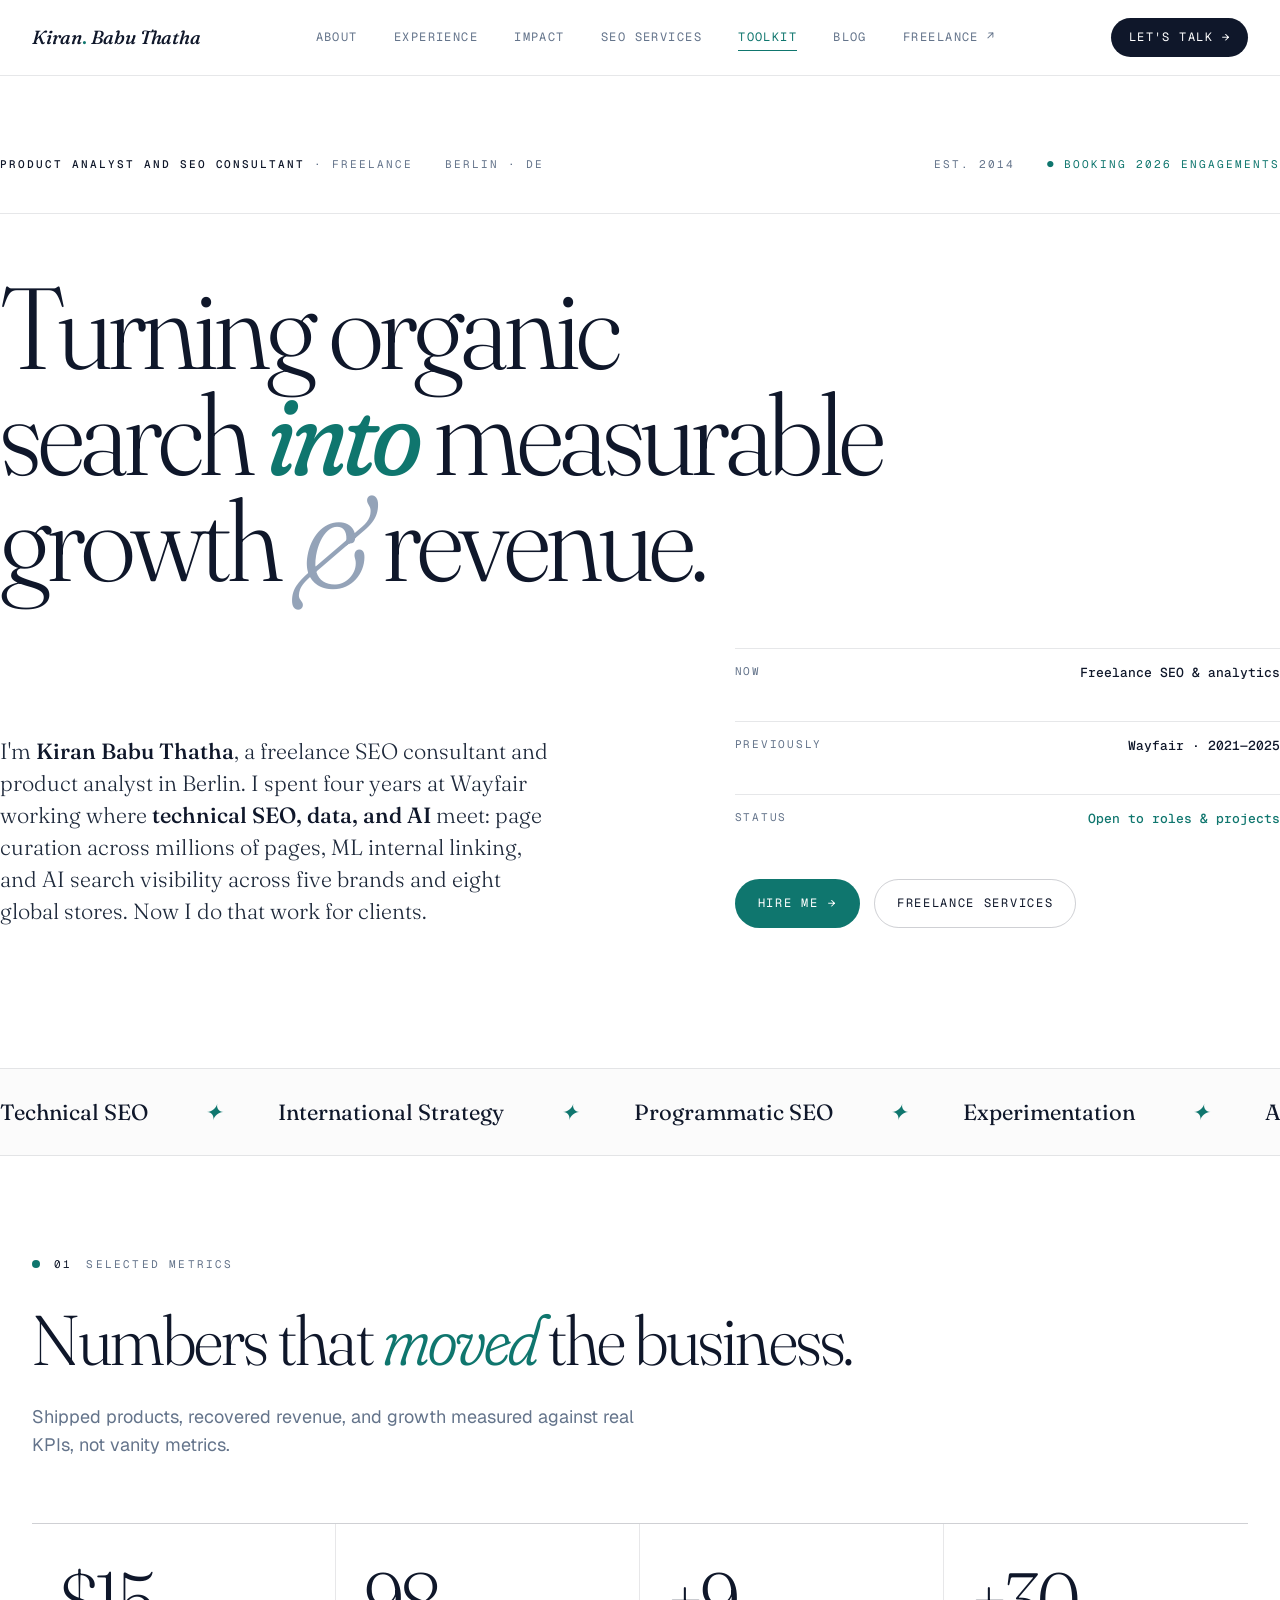
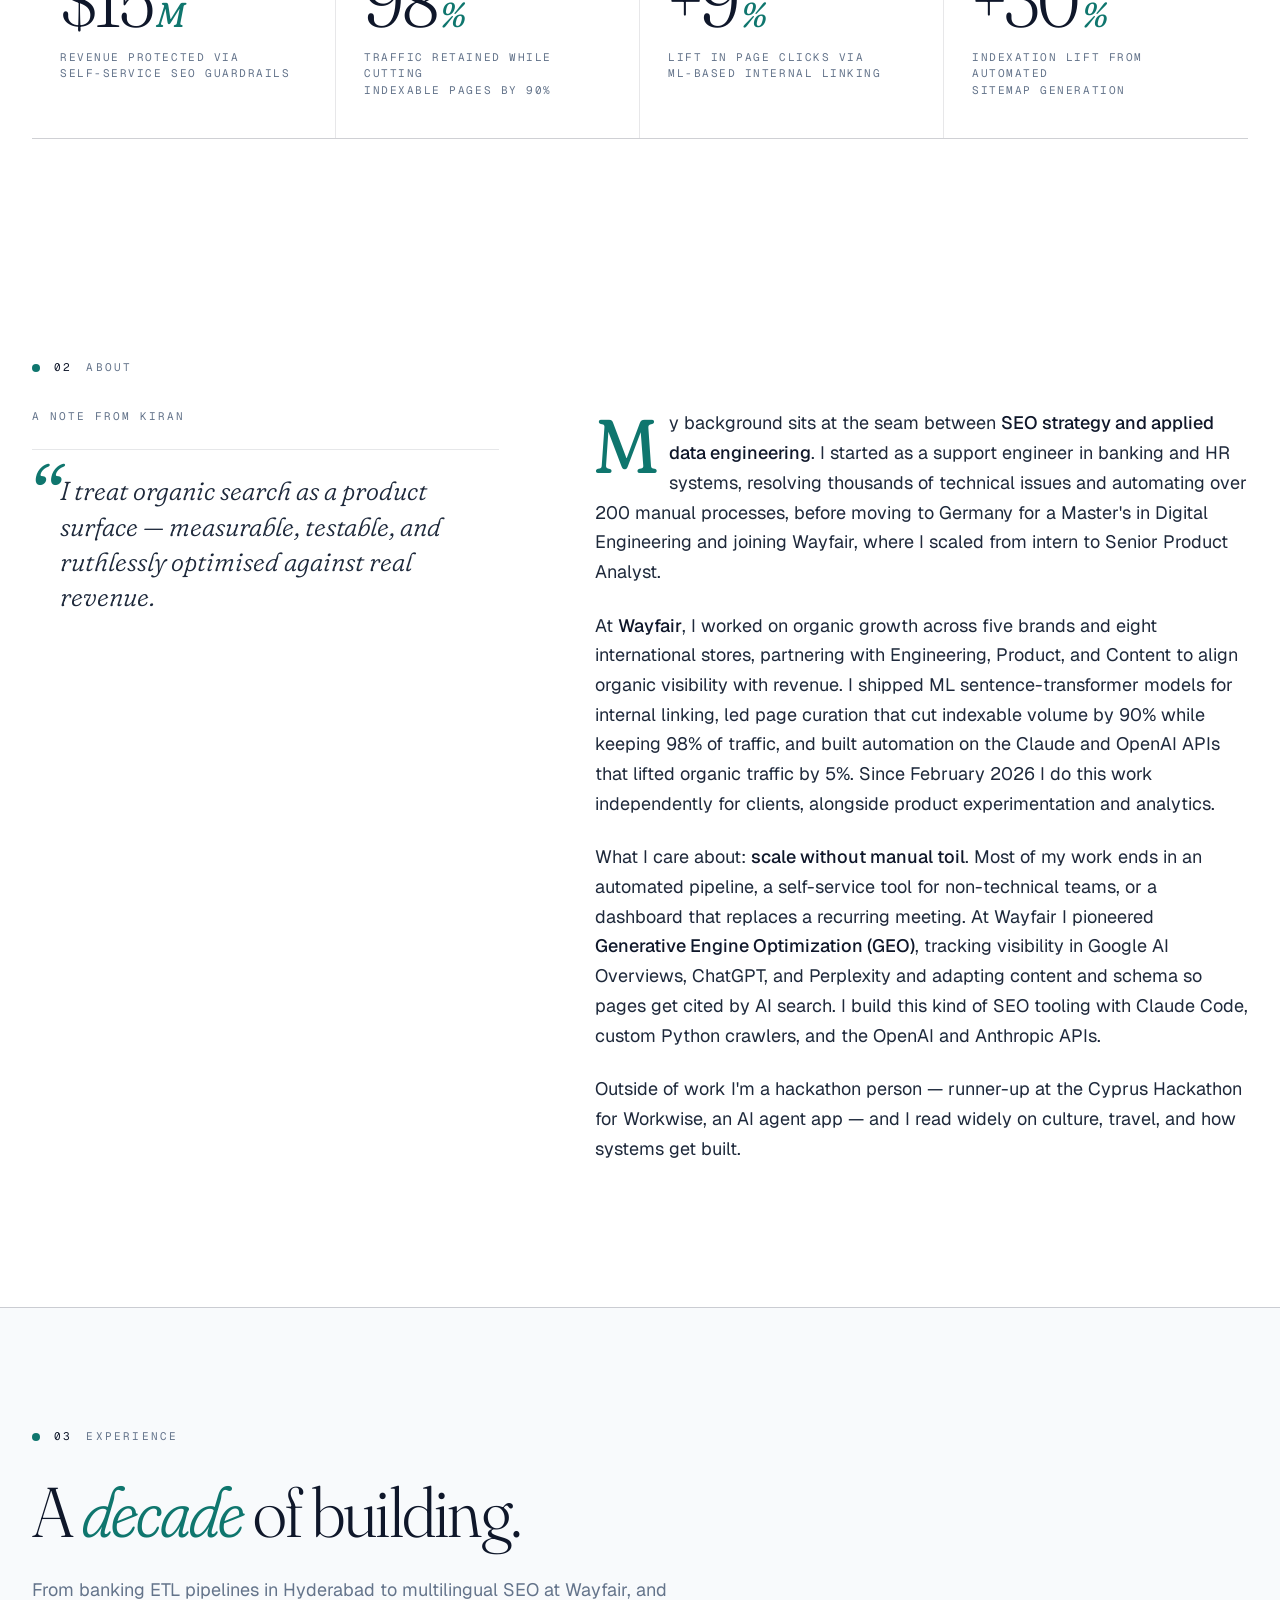
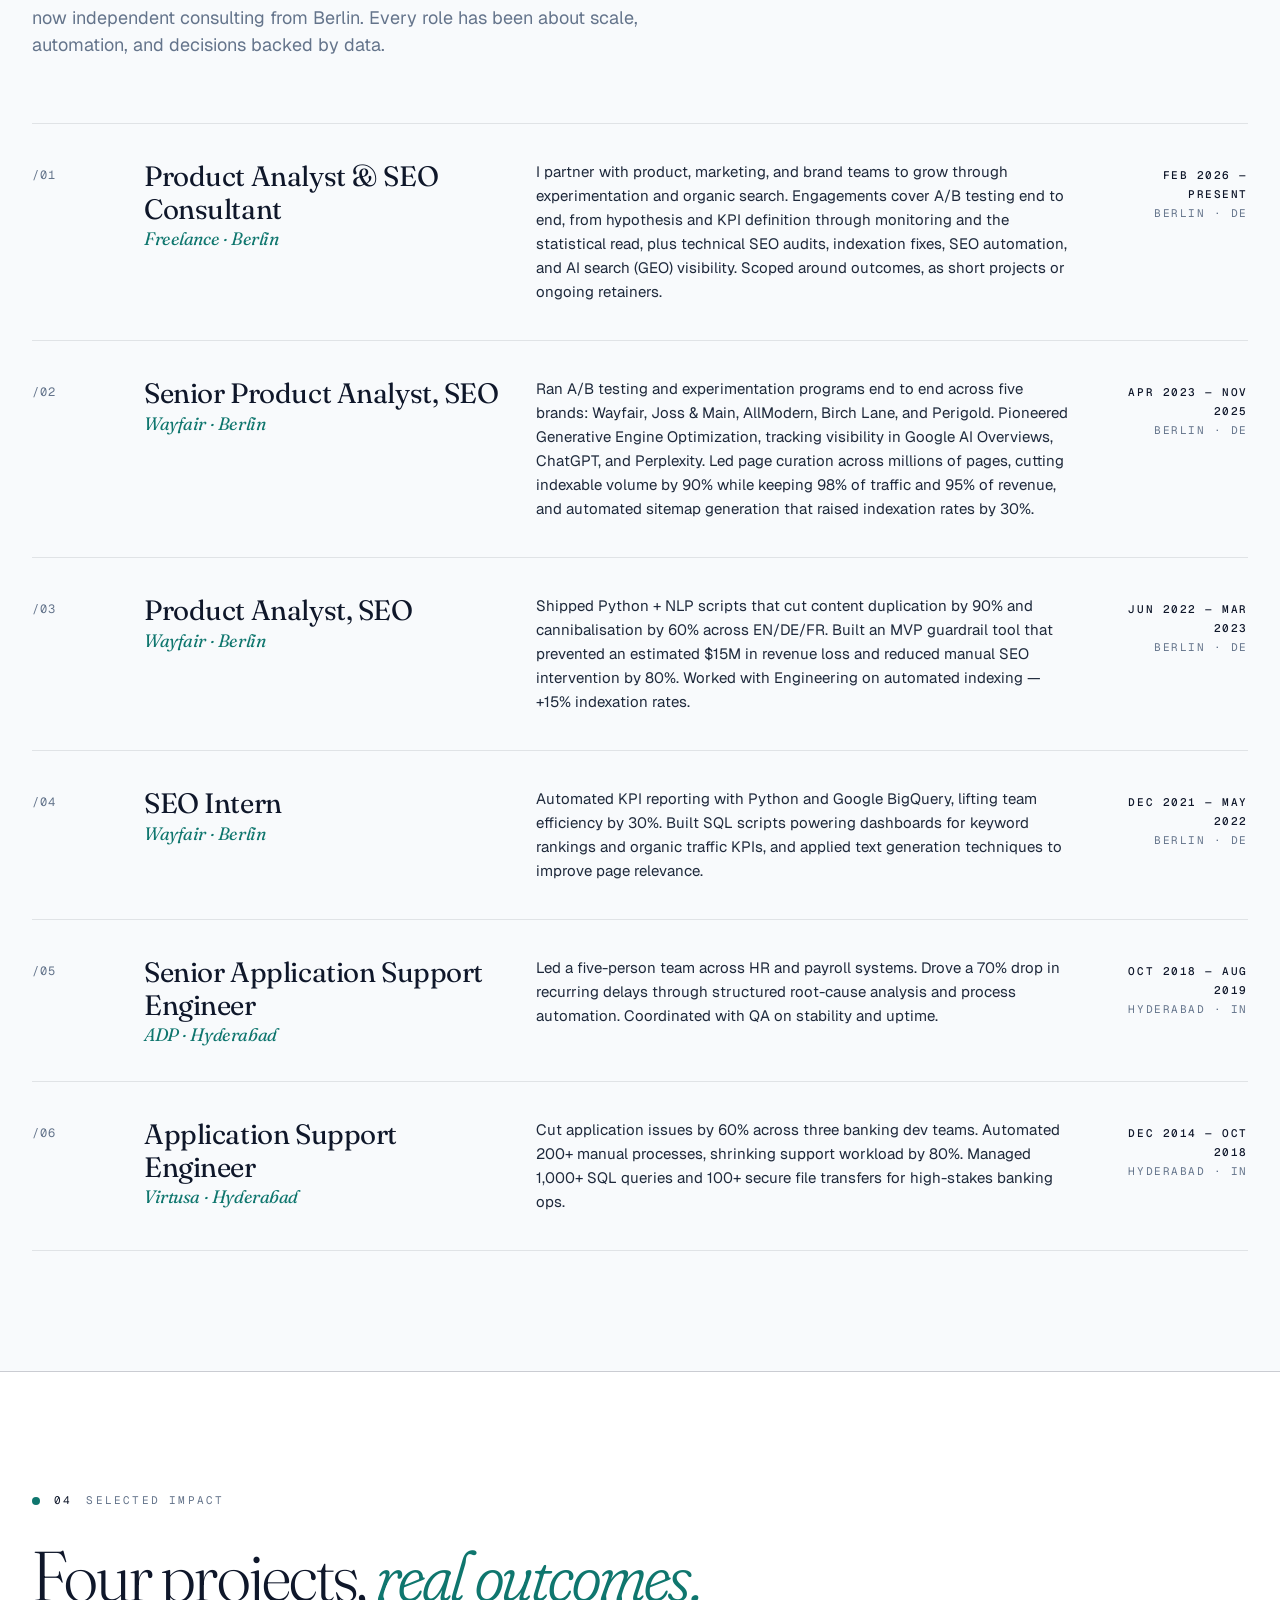
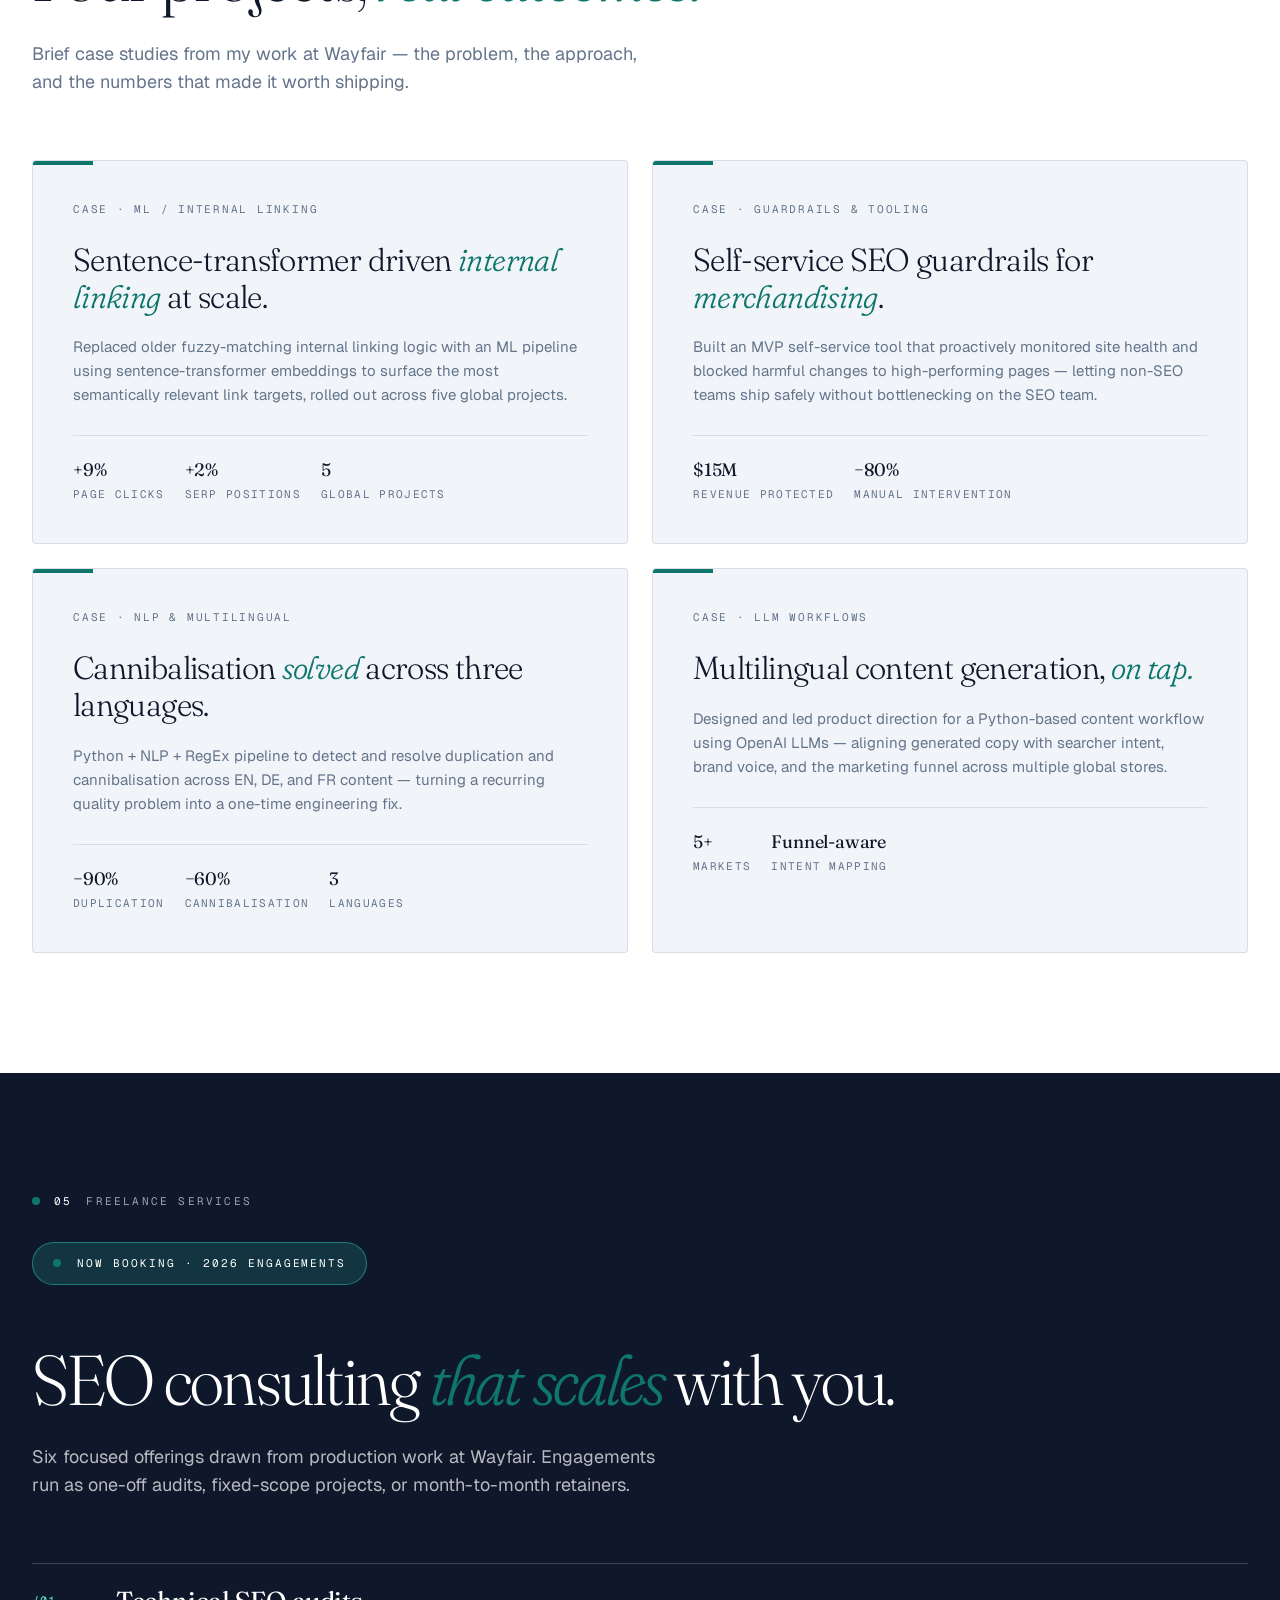
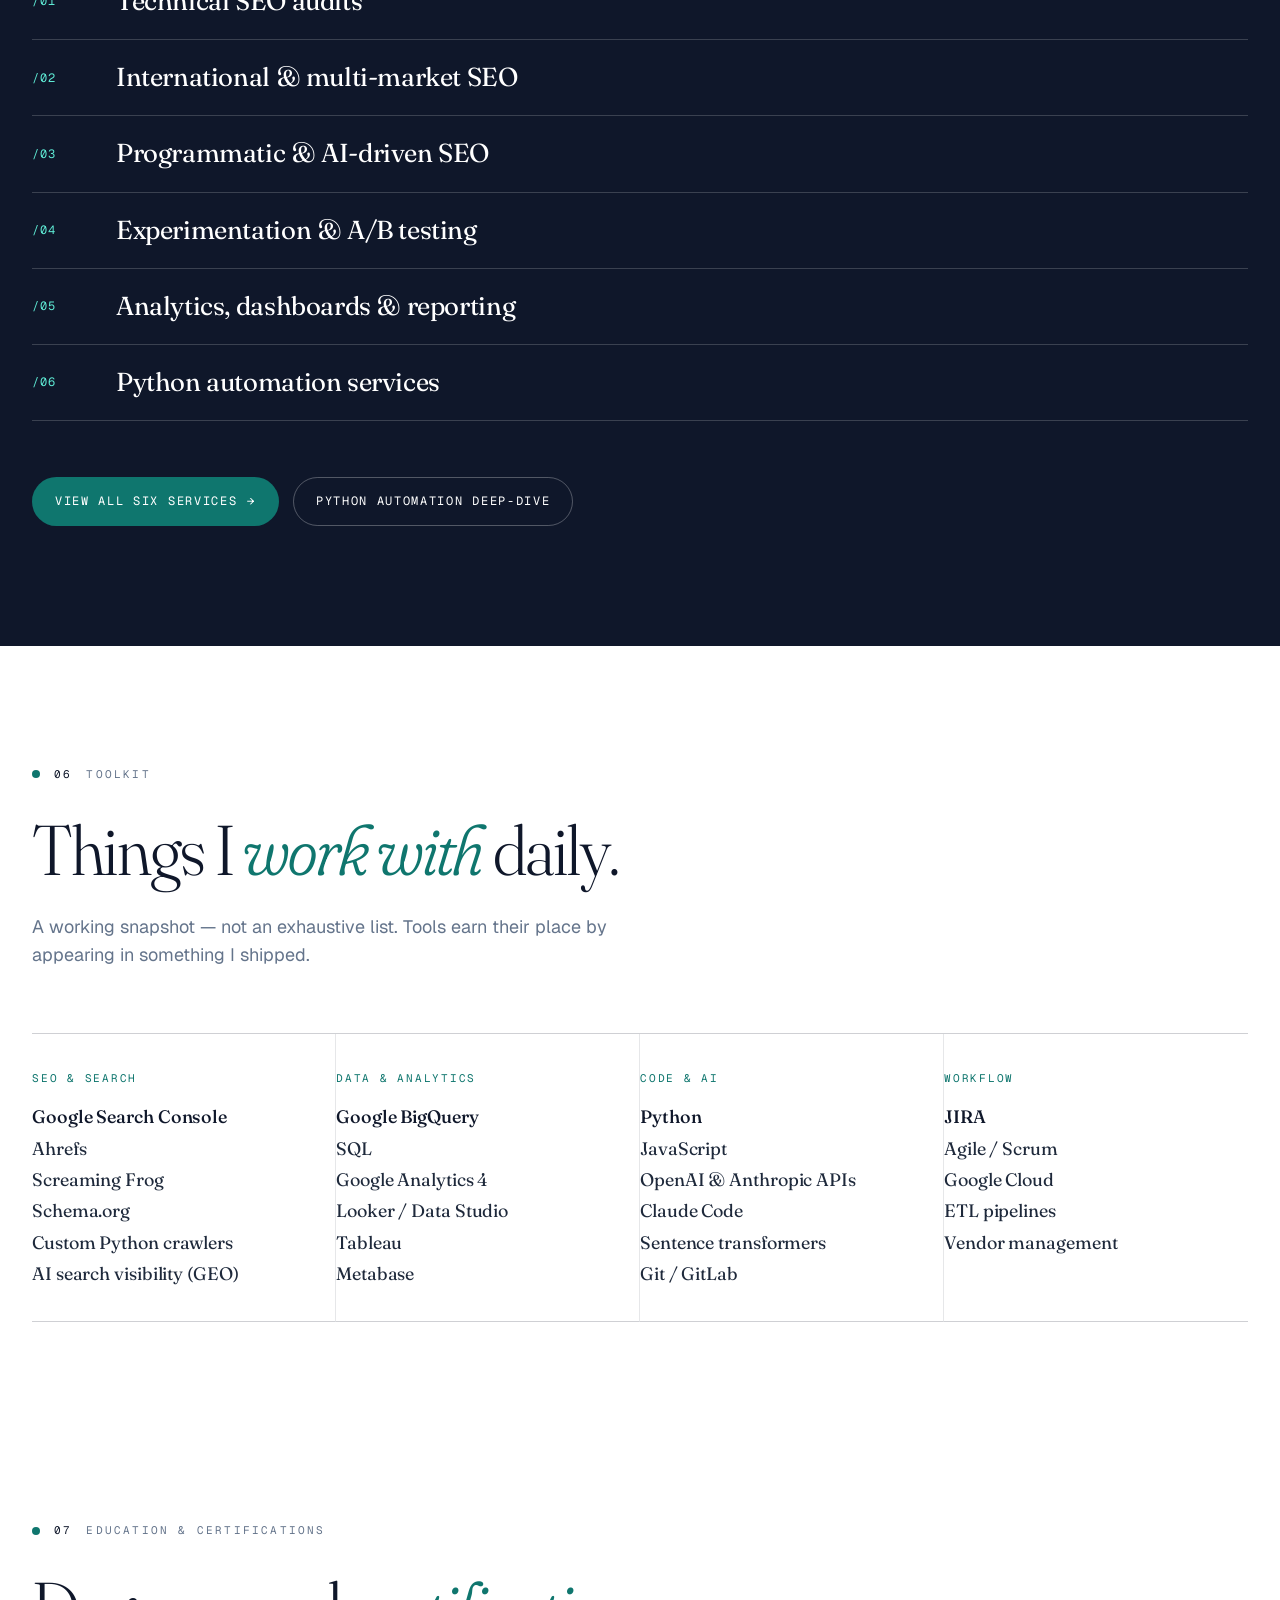
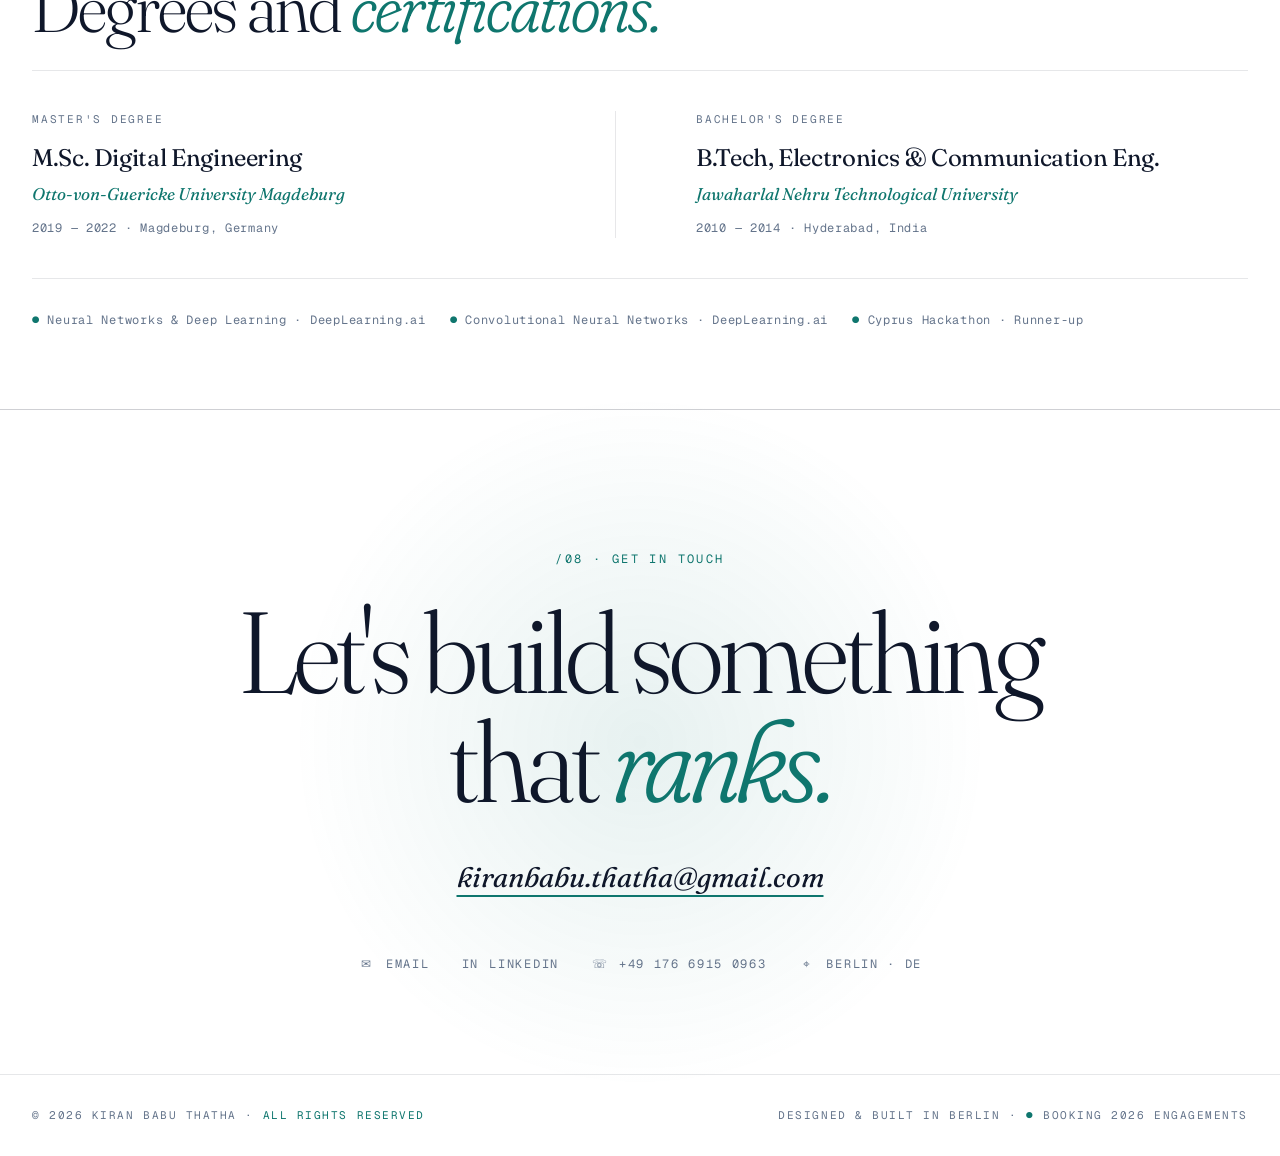
==== commit 06a32557: "Update content for freelance profile from resume and LinkedIn Step 2: freelance-first hero and About" ====
--- a/index.html
+++ b/index.html
@@ -4,14 +4,14 @@
 <meta charset="UTF-8" />
 <meta name="viewport" content="width=device-width, initial-scale=1.0" />
 <title>Kiran Babu Thatha: Freelance SEO Consultant in Berlin</title>
-<meta name="description" content="Freelance SEO consultant and Senior Product Analyst with 8+ years driving global organic growth through technical SEO, data, and Python automation. Based in Berlin, working worldwide." />
+<meta name="description" content="Freelance SEO consultant and product analyst in Berlin. Technical SEO, AI search visibility (GEO), experimentation, and Python automation, built on four years of SEO at Wayfair." />
 <meta name="author" content="Kiran Babu Thatha" />
 <link rel="canonical" href="https://kiranbabuthatha.com/" />
 
 <!-- OPEN GRAPH -->
 <meta property="og:type" content="website" />
 <meta property="og:title" content="Kiran Babu Thatha: Freelance SEO Consultant in Berlin" />
-<meta property="og:description" content="Freelance SEO consultant and Senior Product Analyst with 8+ years driving global organic growth through technical SEO, data, and Python automation." />
+<meta property="og:description" content="Freelance SEO consultant and product analyst in Berlin. Technical SEO, AI search visibility (GEO), experimentation, and Python automation, built on four years of SEO at Wayfair." />
 <meta property="og:url" content="https://kiranbabuthatha.com/" />
 <meta property="og:site_name" content="Kiran Babu Thatha" />
 <meta property="og:locale" content="en_US" />
@@ -23,7 +23,7 @@
 <!-- TWITTER / X -->
 <meta name="twitter:card" content="summary_large_image" />
 <meta name="twitter:title" content="Kiran Babu Thatha: Freelance SEO Consultant in Berlin" />
-<meta name="twitter:description" content="Freelance SEO consultant and Senior Product Analyst driving organic growth through technical SEO, data, and Python automation." />
+<meta name="twitter:description" content="Freelance SEO consultant and product analyst in Berlin. Technical SEO, GEO, experimentation, and Python automation." />
 <meta name="twitter:image" content="https://kiranbabuthatha.com/og-image.png" />
 
 <!-- FAVICON -->
@@ -60,6 +60,7 @@
         "Technical SEO",
         "International SEO",
         "Programmatic SEO",
+        "Generative Engine Optimization (GEO)",
         "SEO experimentation and A/B testing",
         "Python automation",
         "Web analytics",
@@ -114,12 +115,12 @@
 <header class="hero container" id="top">
   <div class="hero-meta">
     <div class="hero-meta-row">
-      <span><strong>Senior Product Analyst</strong> · SEO &amp; Data</span>
+      <span><strong>Product Analyst and SEO Consultant</strong> · Freelance</span>
       <span>Berlin · DE</span>
     </div>
     <div class="hero-meta-row">
       <span>EST. 2014</span>
-      <span class="live">● Available for hire</span>
+      <span class="live">● Booking 2026 engagements</span>
     </div>
   </div>
 
@@ -131,24 +132,24 @@
 
   <div class="hero-grid">
     <p class="hero-bio">
-      I'm <strong>Kiran Babu Thatha</strong> — a senior SEO and product analyst with 8+ years
-      shaping organic strategy across high-growth e-commerce and tech platforms.
-      I work where <strong>technical SEO, data, and AI</strong> intersect: from millions
-      of pages on global stores to ML-powered internal linking and LLM-driven content
-      systems.
+      I'm <strong>Kiran Babu Thatha</strong>, a freelance SEO consultant and product analyst
+      in Berlin. I spent four years at Wayfair working where <strong>technical SEO, data,
+      and AI</strong> meet: page curation across millions of pages, ML internal linking,
+      and AI search visibility across five brands and eight global stores. Now I do that
+      work for clients.
     </p>
     <div class="hero-side">
       <div class="hero-side-row">
-        <span class="k">Latest</span>
-        <span class="v">Wayfair · 2022—2025</span>
+        <span class="k">Now</span>
+        <span class="v">Freelance SEO &amp; analytics</span>
       </div>
       <div class="hero-side-row">
-        <span class="k">Specialty</span>
-        <span class="v">Technical &amp; International SEO</span>
+        <span class="k">Previously</span>
+        <span class="v">Wayfair · 2021—2025</span>
       </div>
       <div class="hero-side-row">
         <span class="k">Status</span>
-        <span class="v accent">Open to roles &amp; freelance</span>
+        <span class="v accent">Open to roles &amp; projects</span>
       </div>
       <div class="hero-actions">
         <a href="#contact" class="btn btn-primary">Hire me <span class="arrow">→</span></a>
@@ -186,8 +187,8 @@
     <div class="section-tag"><span class="num">01</span> Selected metrics</div>
     <h2 class="section-headline">Numbers that <span class="em">moved</span> the business.</h2>
     <p class="section-intro">
-      Eight years of receipts: shipped products, recovered revenue, and growth measured against
-      real KPIs — not vanity metrics.
+      Shipped products, recovered revenue, and growth measured against real KPIs,
+      not vanity metrics.
     </p>
 
     <div class="stats-grid">
@@ -196,16 +197,16 @@
         <div class="stat-label">Revenue protected via<br>self-service SEO guardrails</div>
       </div>
       <div class="stat">
-        <div class="stat-num">90<span class="unit">%</span></div>
-        <div class="stat-label">Reduction in content<br>duplication, three languages</div>
+        <div class="stat-num">98<span class="unit">%</span></div>
+        <div class="stat-label">Traffic retained while cutting<br>indexable pages by 90%</div>
       </div>
       <div class="stat">
         <div class="stat-num">+9<span class="unit">%</span></div>
         <div class="stat-label">Lift in page clicks via<br>ML-based internal linking</div>
       </div>
       <div class="stat">
-        <div class="stat-num">15<span class="unit">+</span></div>
-        <div class="stat-label">A/B tests designed,<br>shipped, and analysed</div>
+        <div class="stat-num">+30<span class="unit">%</span></div>
+        <div class="stat-label">Indexation lift from automated<br>sitemap generation</div>
       </div>
     </div>
   </div>
@@ -228,26 +229,28 @@
       <div class="about-body">
         <p>
           My background sits at the seam between <strong>SEO strategy and applied data
-          engineering</strong>. I started as a support engineer in banking and HR systems —
-          writing SQL, automating thousands of manual workflows — before moving to Berlin
-          for a Master's in Digital Engineering and joining Wayfair, where I scaled
-          from intern to Senior Product Analyst.
+          engineering</strong>. I started as a support engineer in banking and HR systems,
+          resolving thousands of technical issues and automating over 200 manual processes,
+          before moving to Germany for a Master's in Digital Engineering and joining
+          Wayfair, where I scaled from intern to Senior Product Analyst.
         </p>
         <p>
-          At <strong>Wayfair</strong>, I owned organic growth across multiple international
-          markets, partnering with Engineering, Product, and Content to align organic
-          visibility with revenue. I shipped ML-based sentence-transformer models for
-          internal linking, built a Python AI system for multilingual content generation,
-          and ran end-to-end experimentation programs — 15+ A/B tests, full statistical
-          design through rollout decisions.
+          At <strong>Wayfair</strong>, I worked on organic growth across five brands and
+          eight international stores, partnering with Engineering, Product, and Content
+          to align organic visibility with revenue. I shipped ML sentence-transformer
+          models for internal linking, led page curation that cut indexable volume by 90%
+          while keeping 98% of traffic, and built automation on the Claude and OpenAI APIs
+          that lifted organic traffic by 5%. Since February 2026 I do this work
+          independently for clients, alongside product experimentation and analytics.
         </p>
         <p>
           What I care about: <strong>scale without manual toil</strong>. Most of my work
           ends in an automated pipeline, a self-service tool for non-technical teams,
-          or a dashboard that replaces a recurring meeting. I'm bullish on
-          <strong>AI-driven search (GEO/LLM optimisation)</strong> as the next layer of
-          the discipline — and I've been integrating OpenAI and Anthropic APIs into
-          production SEO workflows since well before it was the default.
+          or a dashboard that replaces a recurring meeting. At Wayfair I pioneered
+          <strong>Generative Engine Optimization (GEO)</strong>, tracking visibility in
+          Google AI Overviews, ChatGPT, and Perplexity and adapting content and schema
+          so pages get cited by AI search. I build this kind of SEO tooling with Claude
+          Code, custom Python crawlers, and the OpenAI and Anthropic APIs.
         </p>
         <p>
           Outside of work I'm a hackathon person — runner-up at the Cyprus Hackathon
@@ -265,26 +268,43 @@
     <div class="section-tag"><span class="num">03</span> Experience</div>
     <h2 class="section-headline">A <span class="em">decade</span> of building.</h2>
     <p class="section-intro">
-      From banking ETL pipelines in Hyderabad to multilingual SEO at Wayfair Berlin —
-      every role has been about scale, automation, and decisions backed by data.
+      From banking ETL pipelines in Hyderabad to multilingual SEO at Wayfair, and now
+      independent consulting from Berlin. Every role has been about scale, automation,
+      and decisions backed by data.
     </p>
 
     <div class="exp-list">
       <div class="exp-item">
         <div class="exp-num">/01</div>
+        <div class="exp-role">Product Analyst &amp; SEO Consultant<span class="company">Freelance · Berlin</span></div>
+        <div class="exp-desc">
+          I partner with product, marketing, and brand teams to grow through
+          experimentation and organic search. Engagements cover A/B testing end to end,
+          from hypothesis and KPI definition through monitoring and the statistical read,
+          plus technical SEO audits, indexation fixes, SEO automation, and AI search
+          (GEO) visibility. Scoped around outcomes, as short projects or ongoing retainers.
+        </div>
+        <div class="exp-meta"><strong>Feb 2026 — Present</strong>Berlin · DE</div>
+        <span class="exp-arrow">→</span>
+      </div>
+
+      <div class="exp-item">
+        <div class="exp-num">/02</div>
         <div class="exp-role">Senior Product Analyst, SEO<span class="company">Wayfair · Berlin</span></div>
         <div class="exp-desc">
-          Owned organic growth strategy across multiple international markets. Drove
-          technical SEO at scale — site architecture, indexation, and Core Web Vitals
-          across millions of pages. Led product direction for a Python-based AI system
-          enabling multilingual content generation. Ran 15+ end-to-end A/B tests.
+          Ran A/B testing and experimentation programs end to end across five brands:
+          Wayfair, Joss &amp; Main, AllModern, Birch Lane, and Perigold. Pioneered
+          Generative Engine Optimization, tracking visibility in Google AI Overviews,
+          ChatGPT, and Perplexity. Led page curation across millions of pages, cutting
+          indexable volume by 90% while keeping 98% of traffic and 95% of revenue, and
+          automated sitemap generation that raised indexation rates by 30%.
         </div>
         <div class="exp-meta"><strong>Apr 2023 — Nov 2025</strong>Berlin · DE</div>
         <span class="exp-arrow">→</span>
       </div>
 
       <div class="exp-item">
-        <div class="exp-num">/02</div>
+        <div class="exp-num">/03</div>
         <div class="exp-role">Product Analyst, SEO<span class="company">Wayfair · Berlin</span></div>
         <div class="exp-desc">
           Shipped Python + NLP scripts that cut content duplication by 90% and
@@ -298,40 +318,40 @@
       </div>
 
       <div class="exp-item">
-        <div class="exp-num">/03</div>
+        <div class="exp-num">/04</div>
         <div class="exp-role">SEO Intern<span class="company">Wayfair · Berlin</span></div>
         <div class="exp-desc">
-          Automated KPI reporting using Python + Google BigQuery, lifting team
-          efficiency by 30%. Early experimentation with text-generation models
-          to improve page relevance. On-page SEO across titles, headers, internal
-          linking, and image alt text.
+          Automated KPI reporting with Python and Google BigQuery, lifting team
+          efficiency by 30%. Built SQL scripts powering dashboards for keyword
+          rankings and organic traffic KPIs, and applied text generation techniques
+          to improve page relevance.
         </div>
         <div class="exp-meta"><strong>Dec 2021 — May 2022</strong>Berlin · DE</div>
         <span class="exp-arrow">→</span>
       </div>
 
       <div class="exp-item">
-        <div class="exp-num">/04</div>
-        <div class="exp-role">Senior Support Engineer<span class="company">ADP · Hyderabad</span></div>
+        <div class="exp-num">/05</div>
+        <div class="exp-role">Senior Application Support Engineer<span class="company">ADP · Hyderabad</span></div>
         <div class="exp-desc">
           Led a five-person team across HR and payroll systems. Drove a 70% drop
           in recurring delays through structured root-cause analysis and process
           automation. Coordinated with QA on stability and uptime.
         </div>
-        <div class="exp-meta"><strong>Oct 2018 — Sep 2019</strong>Hyderabad · IN</div>
+        <div class="exp-meta"><strong>Oct 2018 — Aug 2019</strong>Hyderabad · IN</div>
         <span class="exp-arrow">→</span>
       </div>
 
       <div class="exp-item">
-        <div class="exp-num">/05</div>
-        <div class="exp-role">Support Engineer<span class="company">Virtusa · Hyderabad</span></div>
+        <div class="exp-num">/06</div>
+        <div class="exp-role">Application Support Engineer<span class="company">Virtusa · Hyderabad</span></div>
         <div class="exp-desc">
           Cut application issues by 60% across three banking dev teams. Automated
           200+ manual processes, shrinking support workload by 80%. Managed
           1,000+ SQL queries and 100+ secure file transfers for high-stakes
           banking ops.
         </div>
-        <div class="exp-meta"><strong>Dec 2014 — Sep 2018</strong>Hyderabad · IN</div>
+        <div class="exp-meta"><strong>Dec 2014 — Oct 2018</strong>Hyderabad · IN</div>
         <span class="exp-arrow">→</span>
       </div>
     </div>
@@ -354,14 +374,14 @@
         <div class="case-tag">Case · ML / Internal Linking</div>
         <h3 class="case-headline">Sentence-transformer driven <span class="em">internal linking</span> at scale.</h3>
         <p class="case-body">
-          Replaced rule-based internal linking with an ML pipeline using sentence-transformer
-          embeddings to surface the most semantically relevant link targets. Demonstrated
-          AI-driven search optimisation in a production environment.
+          Replaced older fuzzy-matching internal linking logic with an ML pipeline using
+          sentence-transformer embeddings to surface the most semantically relevant link
+          targets, rolled out across five global projects.
         </p>
         <div class="case-meta">
           <div class="case-meta-item"><strong>+9%</strong>Page clicks</div>
           <div class="case-meta-item"><strong>+2%</strong>SERP positions</div>
-          <div class="case-meta-item"><strong>3</strong>Markets</div>
+          <div class="case-meta-item"><strong>5</strong>Global projects</div>
         </div>
       </article>
 
@@ -487,6 +507,7 @@
           <li>Screaming Frog</li>
           <li>Schema.org</li>
           <li>Custom Python crawlers</li>
+          <li>AI search visibility (GEO)</li>
         </ul>
       </div>
       <div class="tool-group">
@@ -497,6 +518,7 @@
           <li>Google Analytics 4</li>
           <li>Looker / Data Studio</li>
           <li>Tableau</li>
+          <li>Metabase</li>
         </ul>
       </div>
       <div class="tool-group">
@@ -505,6 +527,7 @@
           <li>Python</li>
           <li>JavaScript</li>
           <li>OpenAI &amp; Anthropic APIs</li>
+          <li>Claude Code</li>
           <li>Sentence transformers</li>
           <li>Git / GitLab</li>
         </ul>
@@ -534,7 +557,7 @@
         <div class="edu-tag">Master's degree</div>
         <div class="edu-degree">M.Sc. Digital Engineering</div>
         <div class="edu-school">Otto-von-Guericke University Magdeburg</div>
-        <div class="edu-meta">2019 — 2023 · Magdeburg, Germany</div>
+        <div class="edu-meta">2019 — 2022 · Magdeburg, Germany</div>
       </div>
       <div class="edu-block">
         <div class="edu-tag">Bachelor's degree</div>
@@ -592,7 +615,7 @@
   <div class="container">
     <div class="footer-inner">
       <div>© 2026 Kiran Babu Thatha · <span class="accent">All rights reserved</span></div>
-      <div>Designed &amp; built in Berlin · <span class="accent">●</span> Available for hire</div>
+      <div>Designed &amp; built in Berlin · <span class="accent">●</span> Booking 2026 engagements</div>
     </div>
   </div>
 </footer>
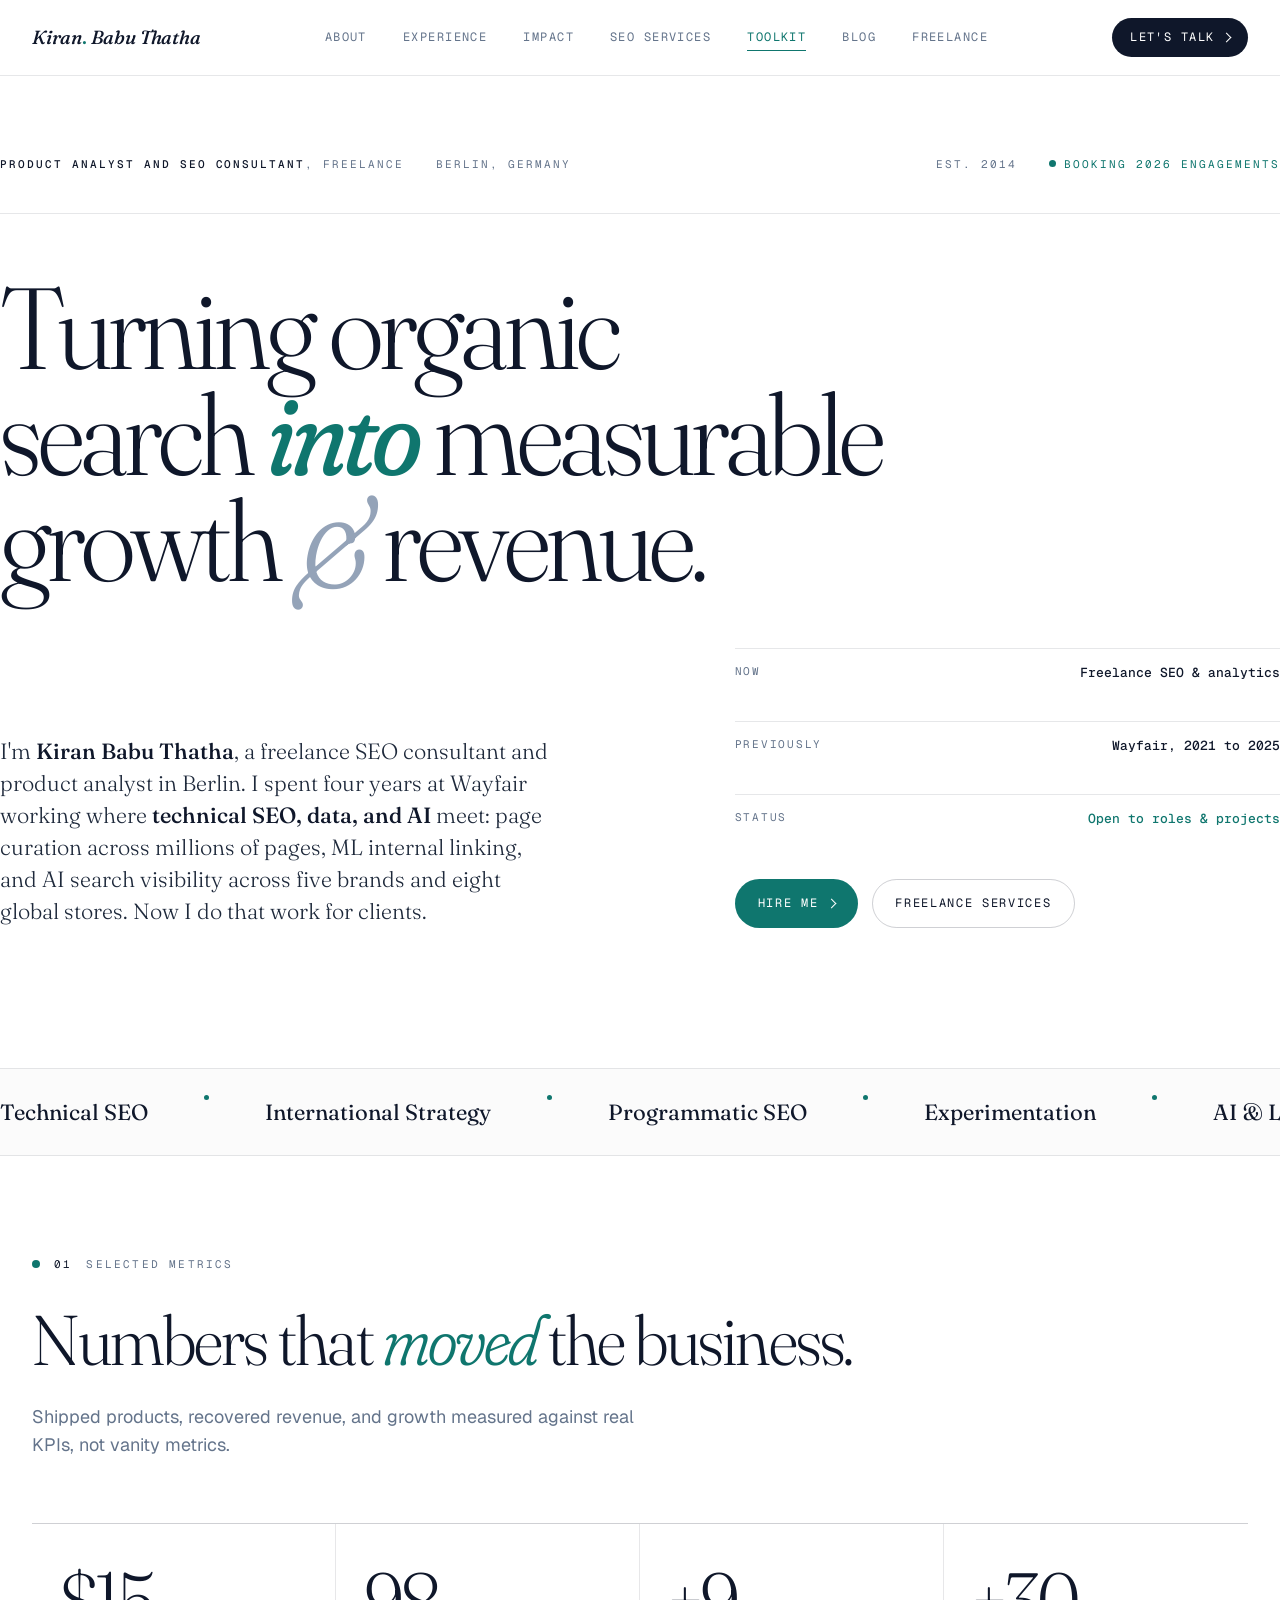
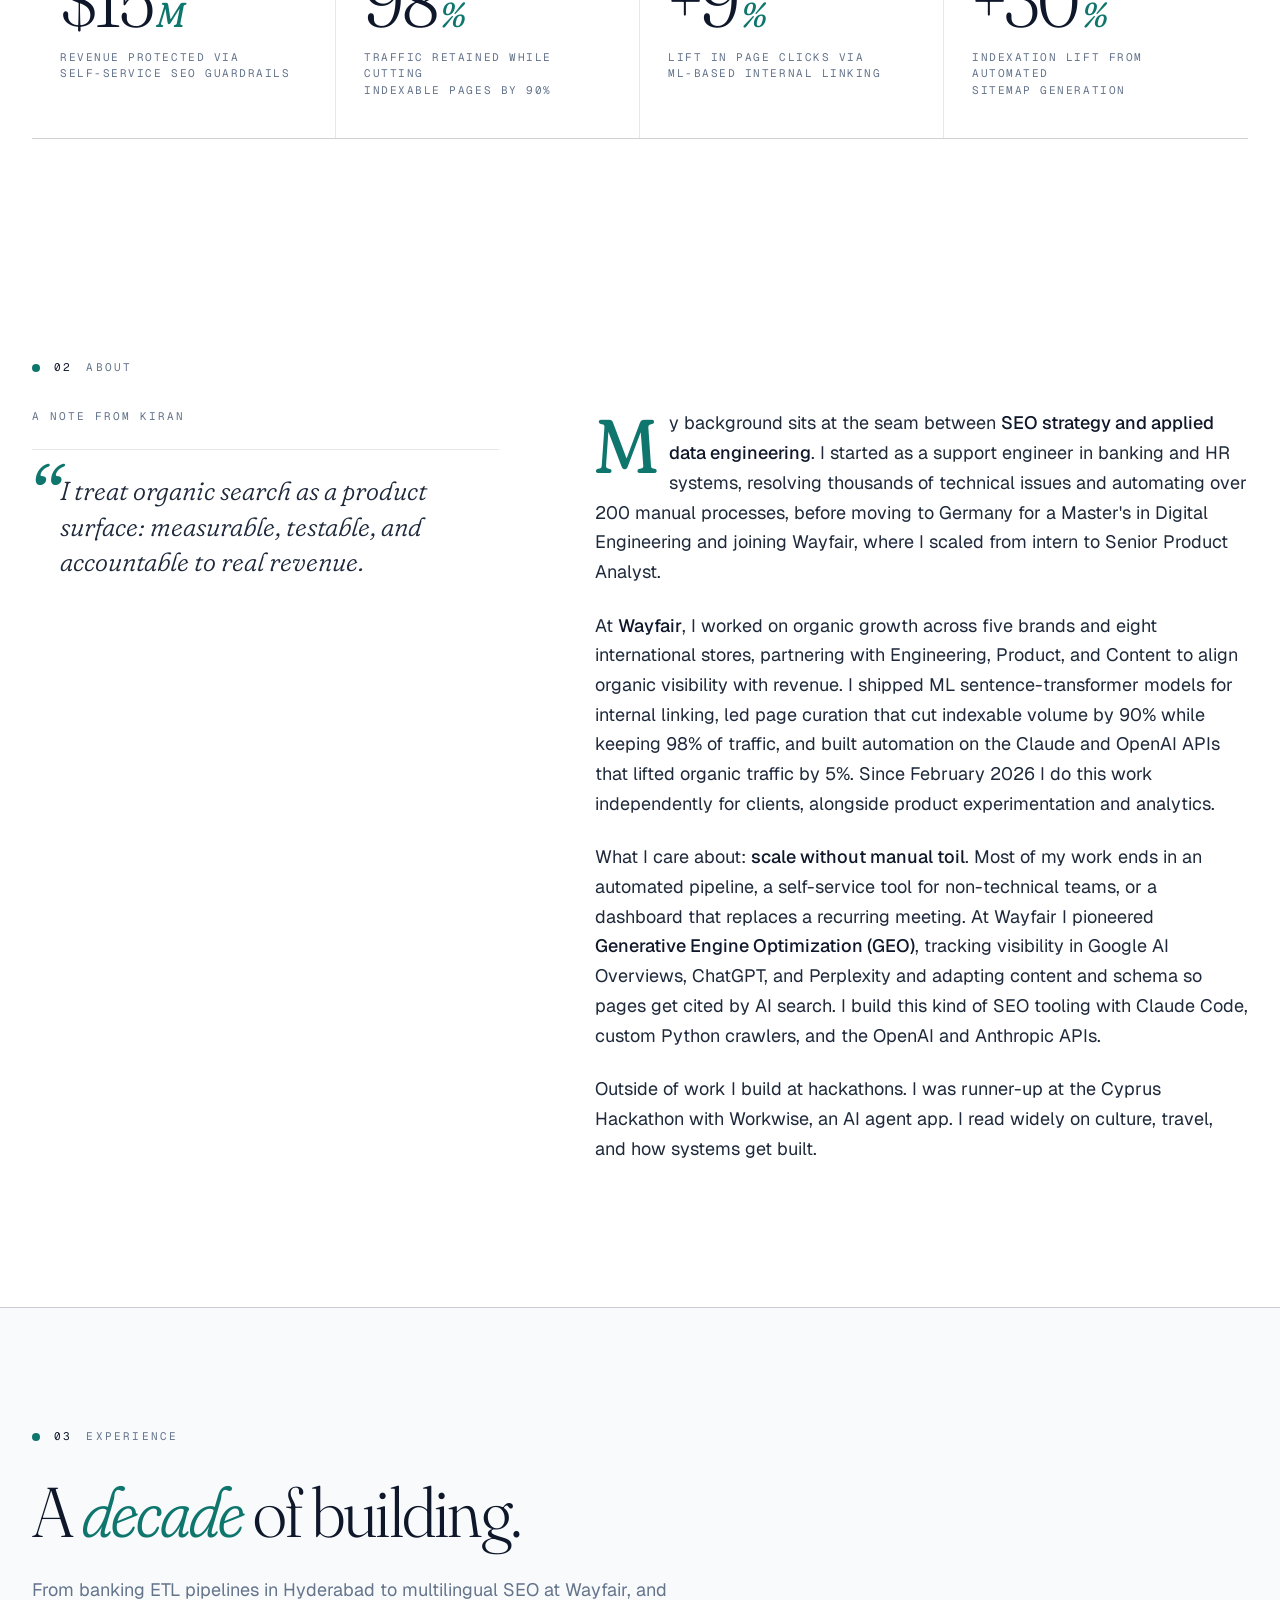
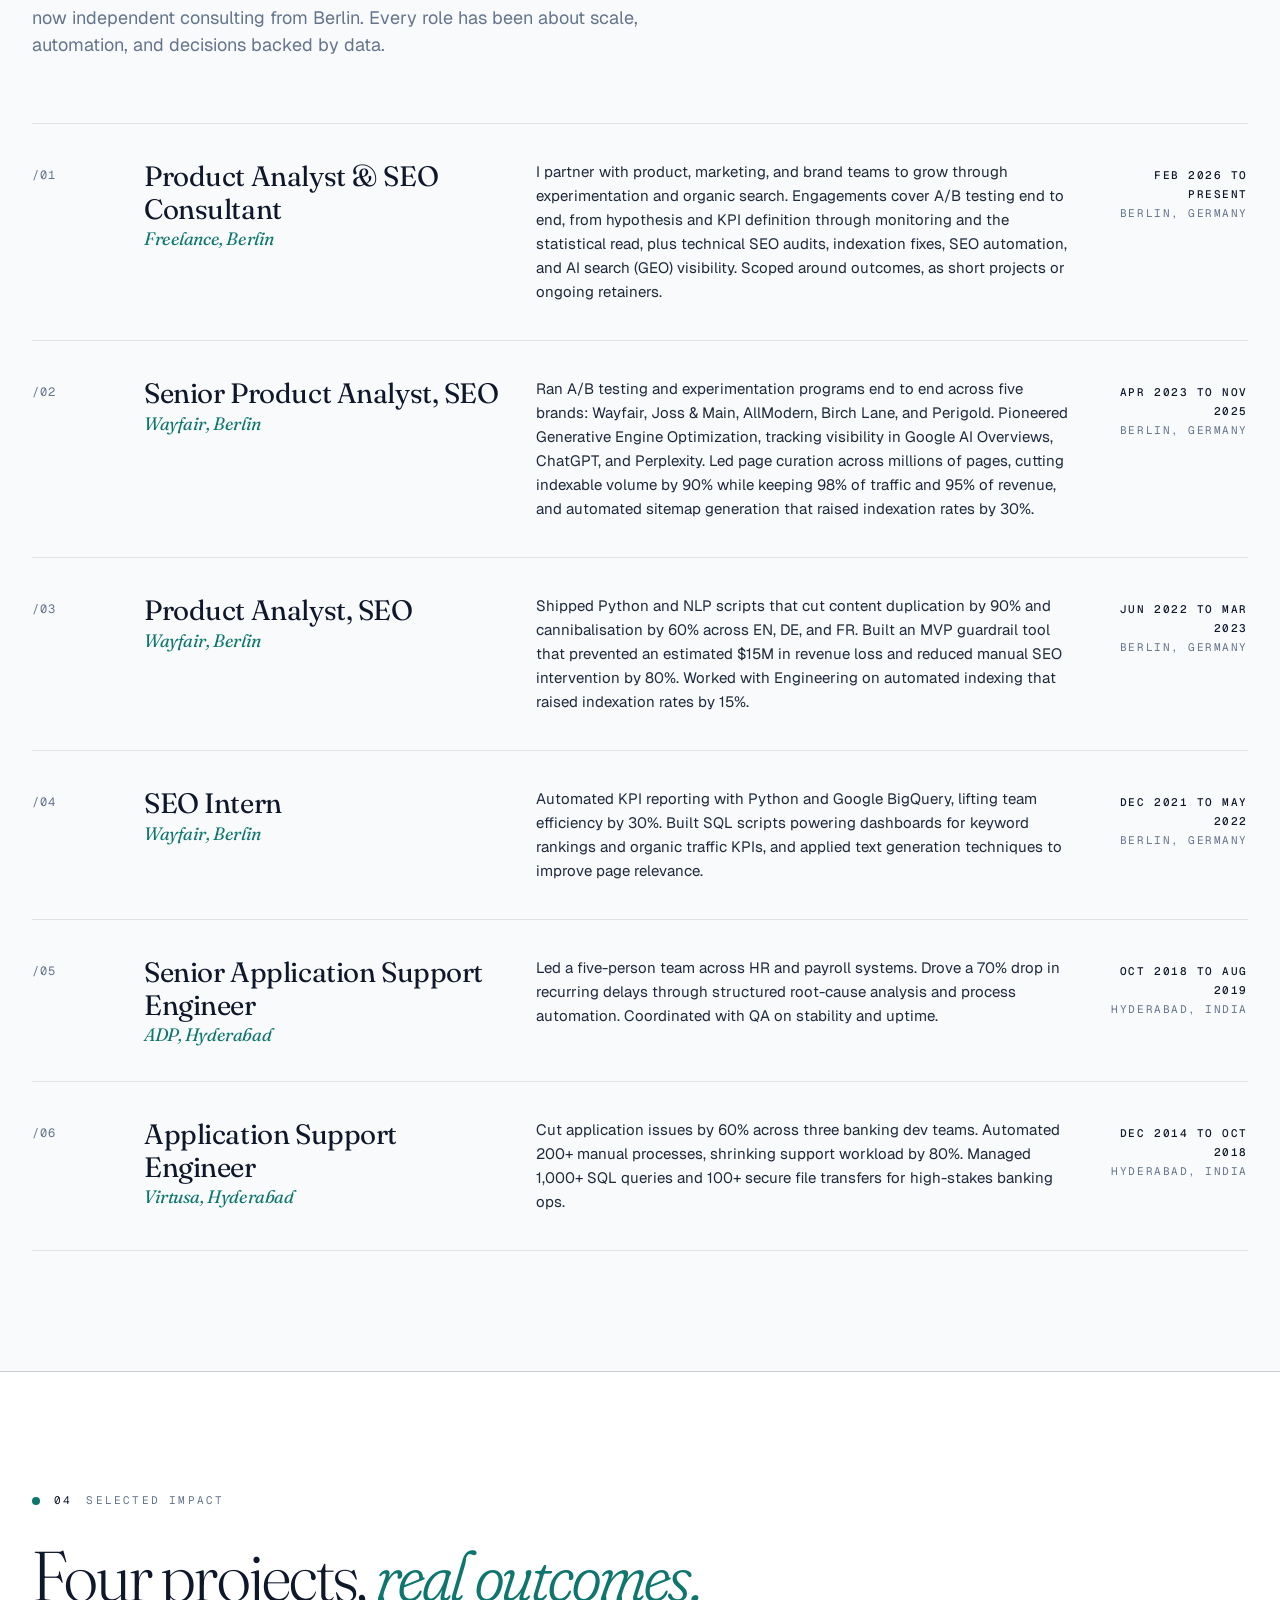
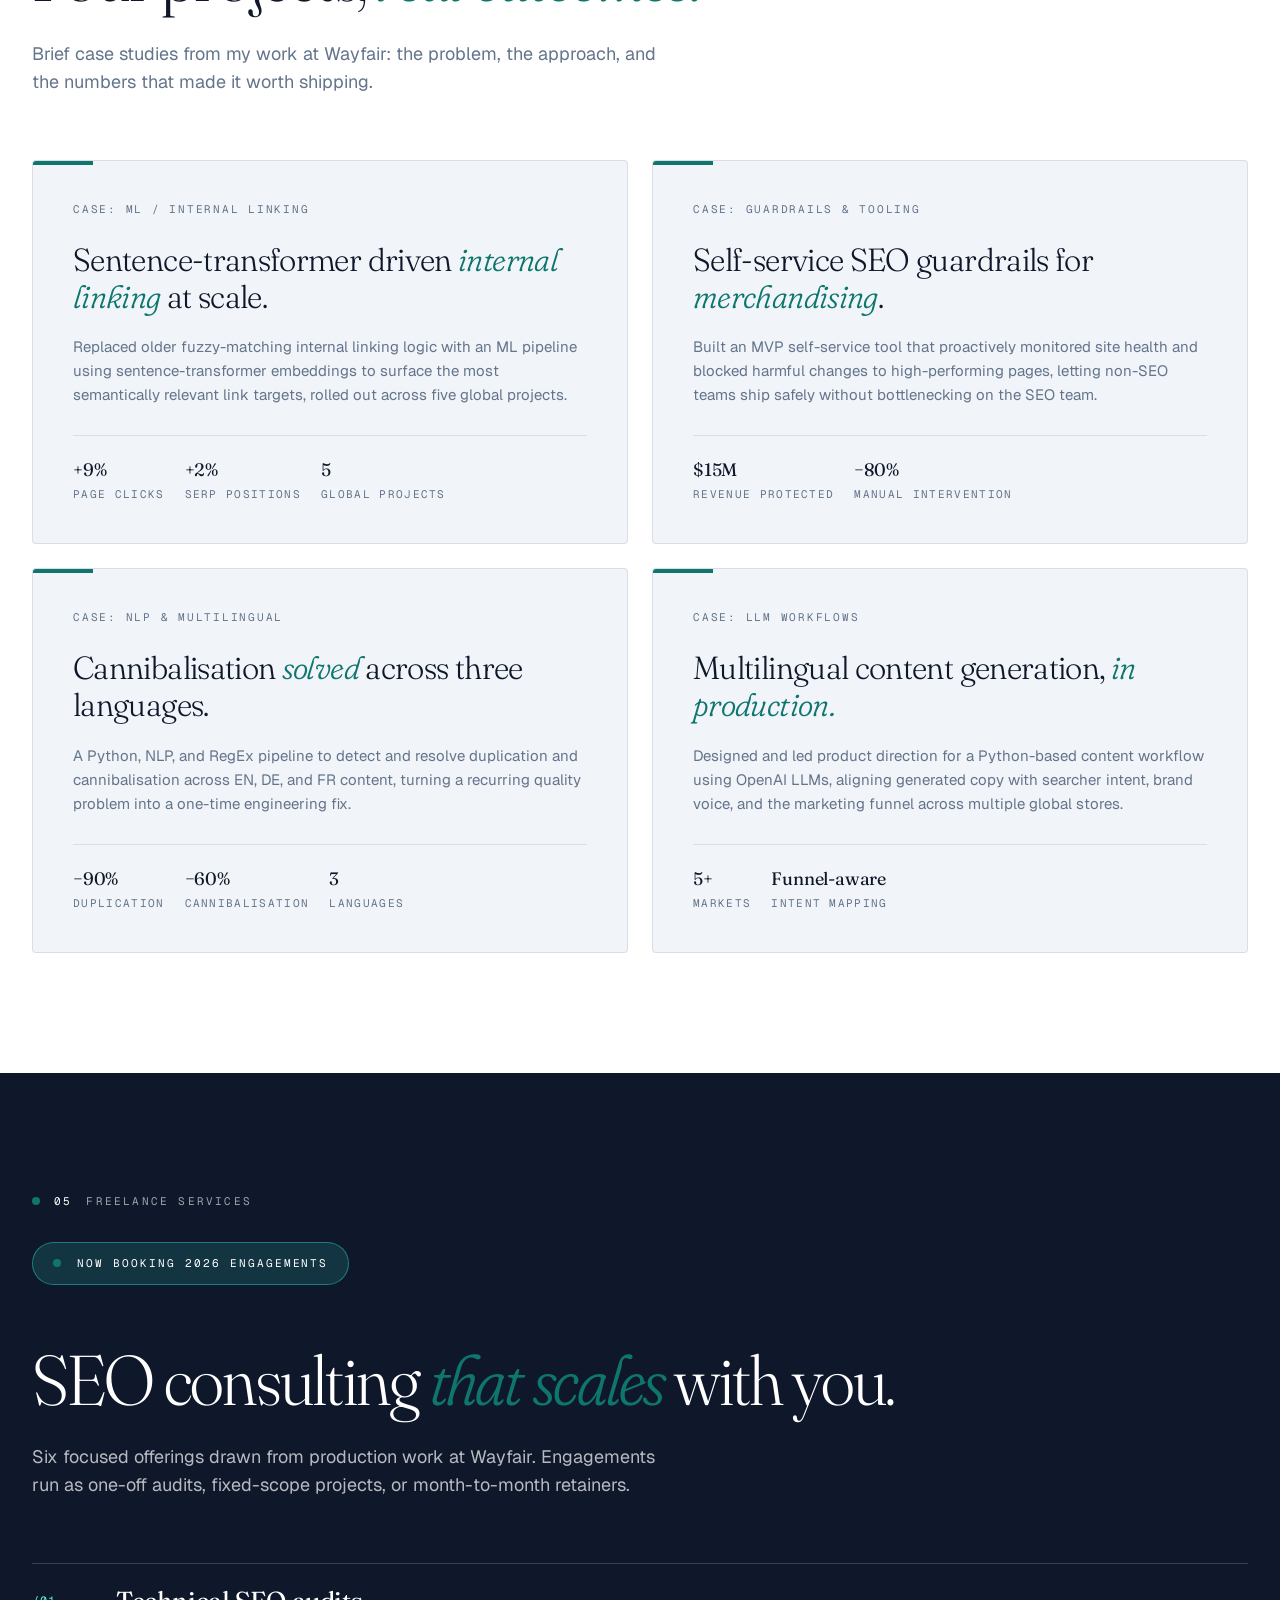
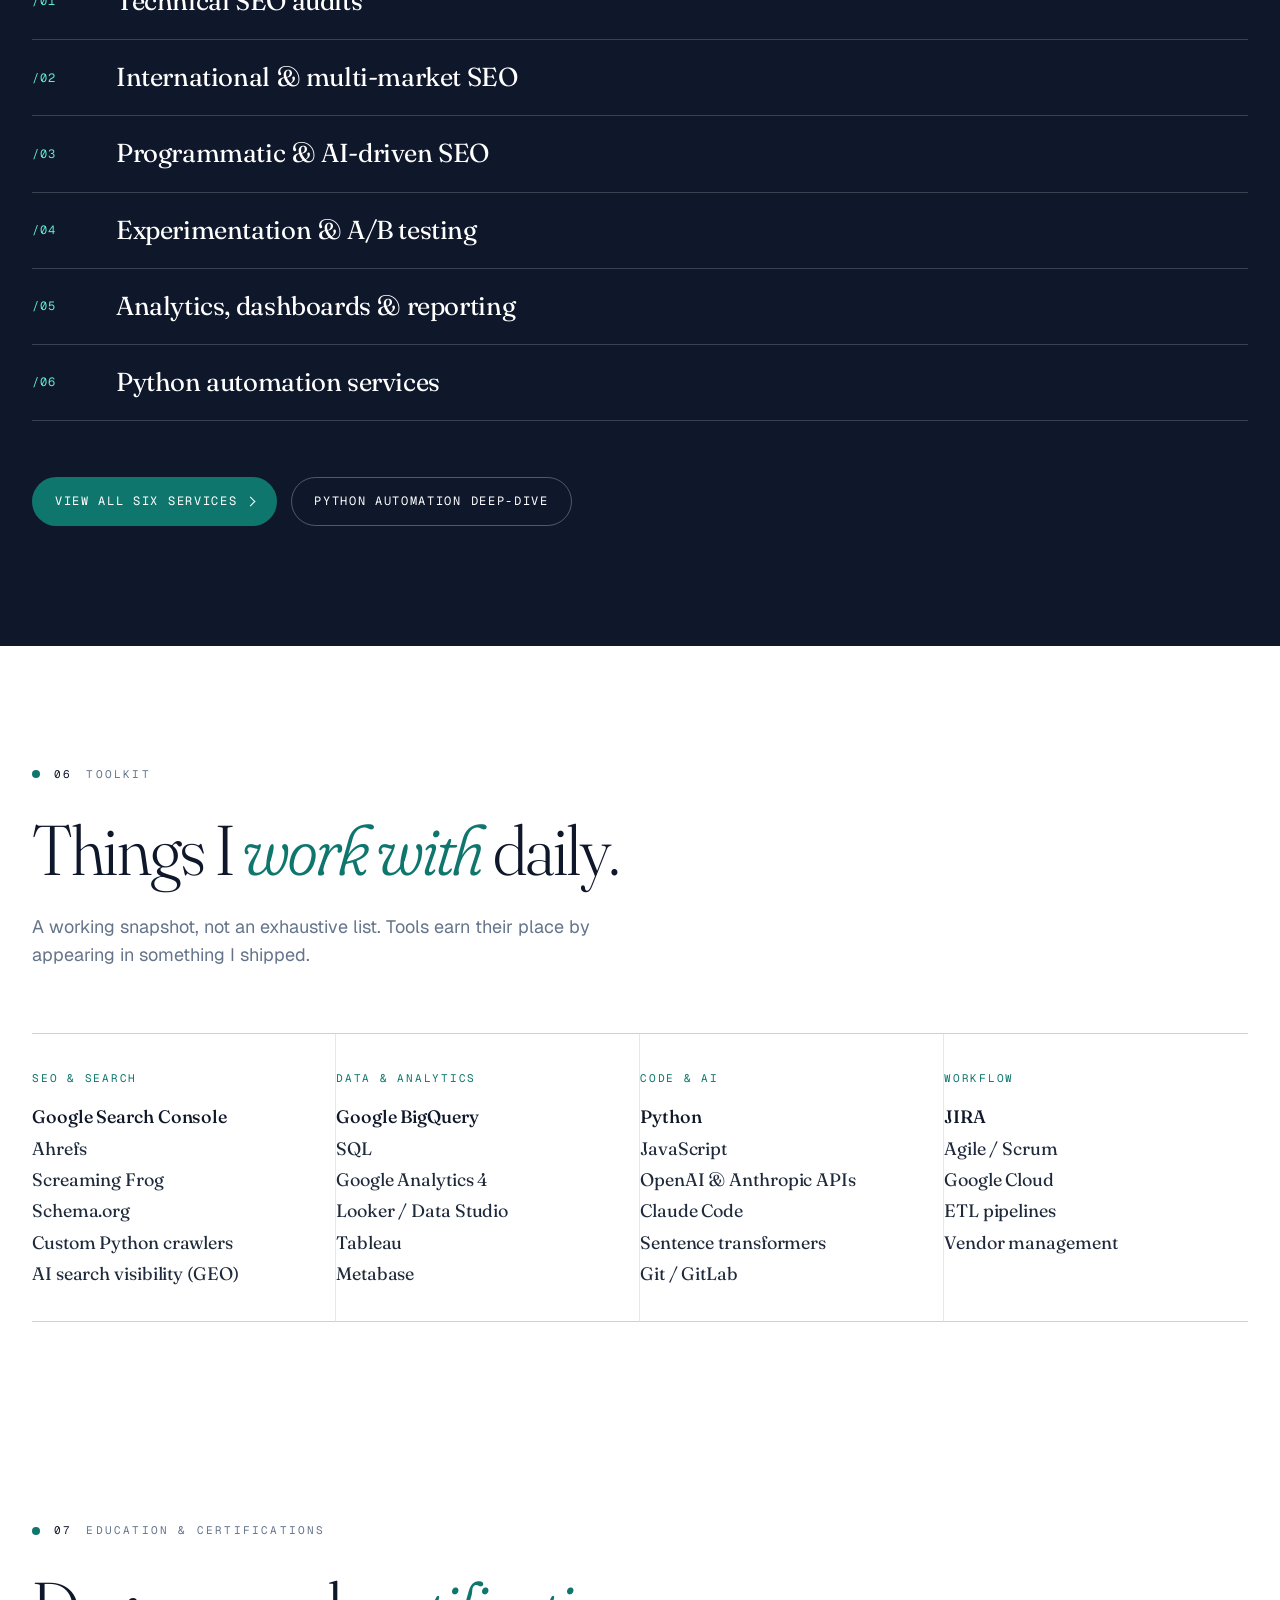
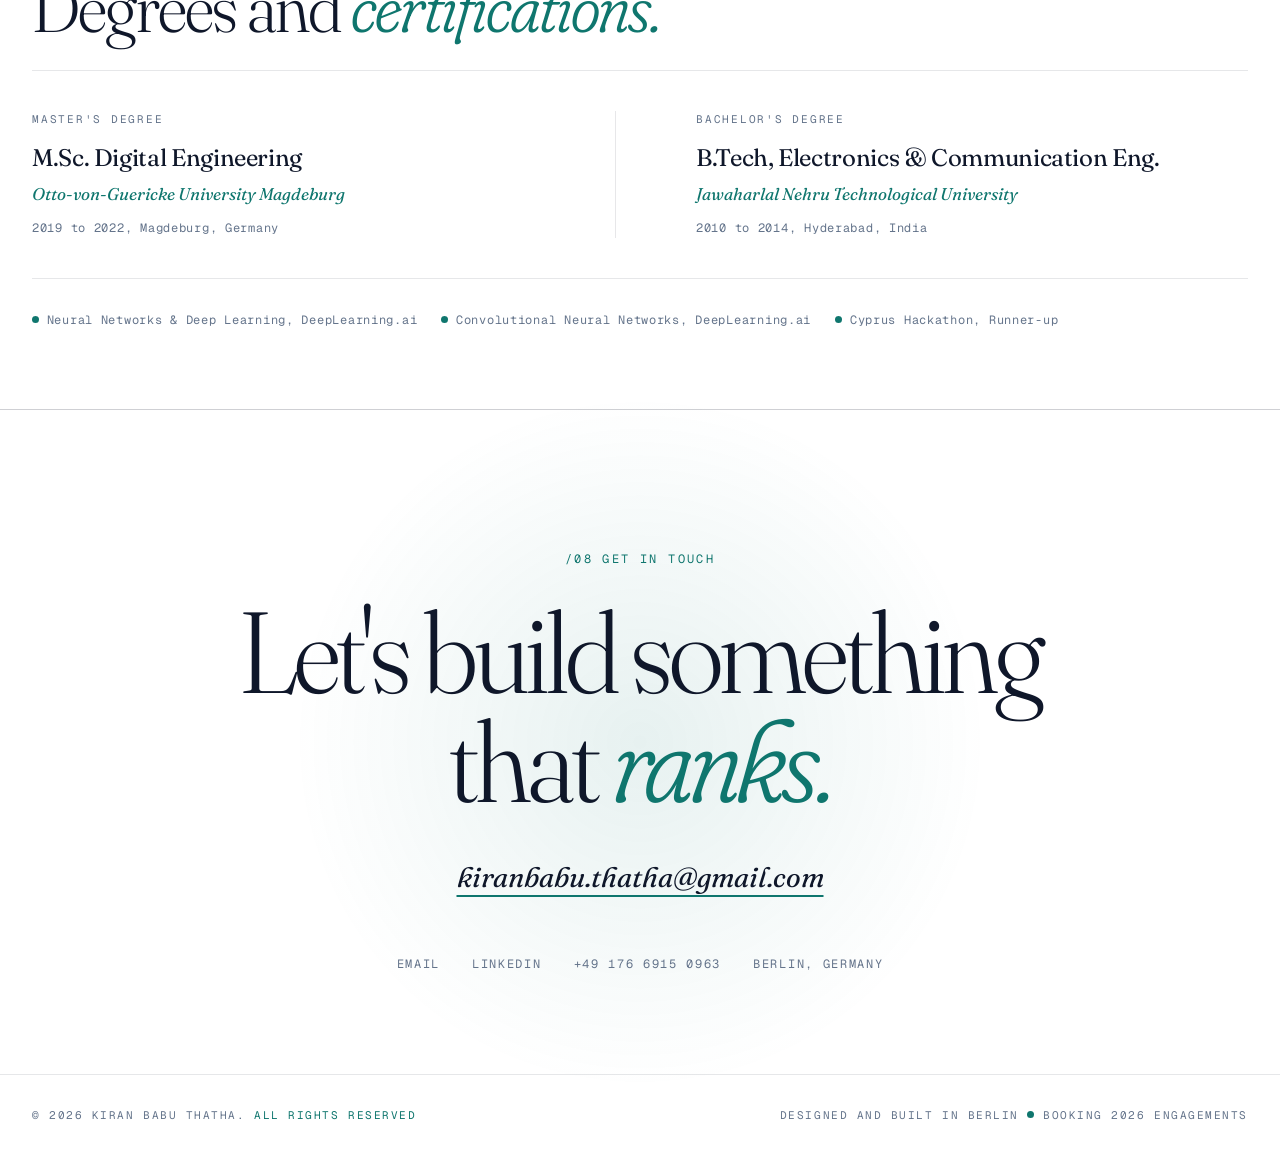
==== commit 14982096: "Rewrite copy for direct human tone, replace decorative glyphs with CSS Step 3: removed em dashes, mi" ====
--- a/index.html
+++ b/index.html
@@ -105,9 +105,9 @@
       <a href="#services">SEO Services</a>
       <a href="#toolkit">Toolkit</a>
       <a href="blog/">Blog</a>
-      <a href="seo/">Freelance ↗</a>
-    </div>
-    <a href="#contact" class="nav-cta">Let's talk →</a>
+      <a href="seo/">Freelance</a>
+    </div>
+    <a href="#contact" class="nav-cta">Let's talk <span class="arrow"></span></a>
   </div>
 </nav>
 
@@ -115,12 +115,12 @@
 <header class="hero container" id="top">
   <div class="hero-meta">
     <div class="hero-meta-row">
-      <span><strong>Product Analyst and SEO Consultant</strong> · Freelance</span>
-      <span>Berlin · DE</span>
+      <span><strong>Product Analyst and SEO Consultant</strong>, freelance</span>
+      <span>Berlin, Germany</span>
     </div>
     <div class="hero-meta-row">
       <span>EST. 2014</span>
-      <span class="live">● Booking 2026 engagements</span>
+      <span class="live"><span class="dot-ind"></span> Booking 2026 engagements</span>
     </div>
   </div>
 
@@ -145,14 +145,14 @@
       </div>
       <div class="hero-side-row">
         <span class="k">Previously</span>
-        <span class="v">Wayfair · 2021—2025</span>
+        <span class="v">Wayfair, 2021 to 2025</span>
       </div>
       <div class="hero-side-row">
         <span class="k">Status</span>
         <span class="v accent">Open to roles &amp; projects</span>
       </div>
       <div class="hero-actions">
-        <a href="#contact" class="btn btn-primary">Hire me <span class="arrow">→</span></a>
+        <a href="#contact" class="btn btn-primary">Hire me <span class="arrow"></span></a>
         <a href="seo/" class="btn btn-ghost">Freelance services</a>
       </div>
     </div>
@@ -162,22 +162,22 @@
 <!-- ============ MARQUEE ============ -->
 <div class="marquee">
   <div class="marquee-track">
-    <span>Technical SEO</span><span class="dot">✦</span>
-    <span>International Strategy</span><span class="dot">✦</span>
-    <span>Programmatic SEO</span><span class="dot">✦</span>
-    <span>Experimentation</span><span class="dot">✦</span>
-    <span>AI &amp; LLM Integration</span><span class="dot">✦</span>
-    <span>Python Automation</span><span class="dot">✦</span>
-    <span>Site Architecture</span><span class="dot">✦</span>
-    <span>Data &amp; Reporting</span><span class="dot">✦</span>
-    <span>Technical SEO</span><span class="dot">✦</span>
-    <span>International Strategy</span><span class="dot">✦</span>
-    <span>Programmatic SEO</span><span class="dot">✦</span>
-    <span>Experimentation</span><span class="dot">✦</span>
-    <span>AI &amp; LLM Integration</span><span class="dot">✦</span>
-    <span>Python Automation</span><span class="dot">✦</span>
-    <span>Site Architecture</span><span class="dot">✦</span>
-    <span>Data &amp; Reporting</span><span class="dot">✦</span>
+    <span>Technical SEO</span><span class="dot"></span>
+    <span>International Strategy</span><span class="dot"></span>
+    <span>Programmatic SEO</span><span class="dot"></span>
+    <span>Experimentation</span><span class="dot"></span>
+    <span>AI &amp; LLM Integration</span><span class="dot"></span>
+    <span>Python Automation</span><span class="dot"></span>
+    <span>Site Architecture</span><span class="dot"></span>
+    <span>Data &amp; Reporting</span><span class="dot"></span>
+    <span>Technical SEO</span><span class="dot"></span>
+    <span>International Strategy</span><span class="dot"></span>
+    <span>Programmatic SEO</span><span class="dot"></span>
+    <span>Experimentation</span><span class="dot"></span>
+    <span>AI &amp; LLM Integration</span><span class="dot"></span>
+    <span>Python Automation</span><span class="dot"></span>
+    <span>Site Architecture</span><span class="dot"></span>
+    <span>Data &amp; Reporting</span><span class="dot"></span>
   </div>
 </div>
 
@@ -221,8 +221,8 @@
       <aside class="about-side">
         <div class="about-side-label">A note from Kiran</div>
         <p class="about-side-quote">
-          I treat organic search as a product surface — measurable, testable,
-          and ruthlessly optimised against real revenue.
+          I treat organic search as a product surface: measurable, testable,
+          and accountable to real revenue.
         </p>
       </aside>
 
@@ -253,9 +253,9 @@
           Code, custom Python crawlers, and the OpenAI and Anthropic APIs.
         </p>
         <p>
-          Outside of work I'm a hackathon person — runner-up at the Cyprus Hackathon
-          for Workwise, an AI agent app — and I read widely on culture, travel, and
-          how systems get built.
+          Outside of work I build at hackathons. I was runner-up at the Cyprus
+          Hackathon with Workwise, an AI agent app. I read widely on culture,
+          travel, and how systems get built.
         </p>
       </div>
     </div>
@@ -276,7 +276,7 @@
     <div class="exp-list">
       <div class="exp-item">
         <div class="exp-num">/01</div>
-        <div class="exp-role">Product Analyst &amp; SEO Consultant<span class="company">Freelance · Berlin</span></div>
+        <div class="exp-role">Product Analyst &amp; SEO Consultant<span class="company">Freelance, Berlin</span></div>
         <div class="exp-desc">
           I partner with product, marketing, and brand teams to grow through
           experimentation and organic search. Engagements cover A/B testing end to end,
@@ -284,13 +284,13 @@
           plus technical SEO audits, indexation fixes, SEO automation, and AI search
           (GEO) visibility. Scoped around outcomes, as short projects or ongoing retainers.
         </div>
-        <div class="exp-meta"><strong>Feb 2026 — Present</strong>Berlin · DE</div>
-        <span class="exp-arrow">→</span>
+        <div class="exp-meta"><strong>Feb 2026 to Present</strong>Berlin, Germany</div>
+        <span class="exp-arrow"></span>
       </div>
 
       <div class="exp-item">
         <div class="exp-num">/02</div>
-        <div class="exp-role">Senior Product Analyst, SEO<span class="company">Wayfair · Berlin</span></div>
+        <div class="exp-role">Senior Product Analyst, SEO<span class="company">Wayfair, Berlin</span></div>
         <div class="exp-desc">
           Ran A/B testing and experimentation programs end to end across five brands:
           Wayfair, Joss &amp; Main, AllModern, Birch Lane, and Perigold. Pioneered
@@ -299,60 +299,60 @@
           indexable volume by 90% while keeping 98% of traffic and 95% of revenue, and
           automated sitemap generation that raised indexation rates by 30%.
         </div>
-        <div class="exp-meta"><strong>Apr 2023 — Nov 2025</strong>Berlin · DE</div>
-        <span class="exp-arrow">→</span>
+        <div class="exp-meta"><strong>Apr 2023 to Nov 2025</strong>Berlin, Germany</div>
+        <span class="exp-arrow"></span>
       </div>
 
       <div class="exp-item">
         <div class="exp-num">/03</div>
-        <div class="exp-role">Product Analyst, SEO<span class="company">Wayfair · Berlin</span></div>
+        <div class="exp-role">Product Analyst, SEO<span class="company">Wayfair, Berlin</span></div>
         <div class="exp-desc">
-          Shipped Python + NLP scripts that cut content duplication by 90% and
-          cannibalisation by 60% across EN/DE/FR. Built an MVP guardrail tool that
-          prevented an estimated $15M in revenue loss and reduced manual SEO
-          intervention by 80%. Worked with Engineering on automated indexing — +15%
-          indexation rates.
-        </div>
-        <div class="exp-meta"><strong>Jun 2022 — Mar 2023</strong>Berlin · DE</div>
-        <span class="exp-arrow">→</span>
+          Shipped Python and NLP scripts that cut content duplication by 90% and
+          cannibalisation by 60% across EN, DE, and FR. Built an MVP guardrail tool
+          that prevented an estimated $15M in revenue loss and reduced manual SEO
+          intervention by 80%. Worked with Engineering on automated indexing that
+          raised indexation rates by 15%.
+        </div>
+        <div class="exp-meta"><strong>Jun 2022 to Mar 2023</strong>Berlin, Germany</div>
+        <span class="exp-arrow"></span>
       </div>
 
       <div class="exp-item">
         <div class="exp-num">/04</div>
-        <div class="exp-role">SEO Intern<span class="company">Wayfair · Berlin</span></div>
+        <div class="exp-role">SEO Intern<span class="company">Wayfair, Berlin</span></div>
         <div class="exp-desc">
           Automated KPI reporting with Python and Google BigQuery, lifting team
           efficiency by 30%. Built SQL scripts powering dashboards for keyword
           rankings and organic traffic KPIs, and applied text generation techniques
           to improve page relevance.
         </div>
-        <div class="exp-meta"><strong>Dec 2021 — May 2022</strong>Berlin · DE</div>
-        <span class="exp-arrow">→</span>
+        <div class="exp-meta"><strong>Dec 2021 to May 2022</strong>Berlin, Germany</div>
+        <span class="exp-arrow"></span>
       </div>
 
       <div class="exp-item">
         <div class="exp-num">/05</div>
-        <div class="exp-role">Senior Application Support Engineer<span class="company">ADP · Hyderabad</span></div>
+        <div class="exp-role">Senior Application Support Engineer<span class="company">ADP, Hyderabad</span></div>
         <div class="exp-desc">
           Led a five-person team across HR and payroll systems. Drove a 70% drop
           in recurring delays through structured root-cause analysis and process
           automation. Coordinated with QA on stability and uptime.
         </div>
-        <div class="exp-meta"><strong>Oct 2018 — Aug 2019</strong>Hyderabad · IN</div>
-        <span class="exp-arrow">→</span>
+        <div class="exp-meta"><strong>Oct 2018 to Aug 2019</strong>Hyderabad, India</div>
+        <span class="exp-arrow"></span>
       </div>
 
       <div class="exp-item">
         <div class="exp-num">/06</div>
-        <div class="exp-role">Application Support Engineer<span class="company">Virtusa · Hyderabad</span></div>
+        <div class="exp-role">Application Support Engineer<span class="company">Virtusa, Hyderabad</span></div>
         <div class="exp-desc">
           Cut application issues by 60% across three banking dev teams. Automated
           200+ manual processes, shrinking support workload by 80%. Managed
           1,000+ SQL queries and 100+ secure file transfers for high-stakes
           banking ops.
         </div>
-        <div class="exp-meta"><strong>Dec 2014 — Oct 2018</strong>Hyderabad · IN</div>
-        <span class="exp-arrow">→</span>
+        <div class="exp-meta"><strong>Dec 2014 to Oct 2018</strong>Hyderabad, India</div>
+        <span class="exp-arrow"></span>
       </div>
     </div>
   </div>
@@ -364,14 +364,14 @@
     <div class="section-tag"><span class="num">04</span> Selected impact</div>
     <h2 class="section-headline">Four projects, <span class="em">real outcomes.</span></h2>
     <p class="section-intro">
-      Brief case studies from my work at Wayfair — the problem, the approach, and
+      Brief case studies from my work at Wayfair: the problem, the approach, and
       the numbers that made it worth shipping.
     </p>
 
     <div class="cases-grid">
 
       <article class="case">
-        <div class="case-tag">Case · ML / Internal Linking</div>
+        <div class="case-tag">Case: ML / Internal Linking</div>
         <h3 class="case-headline">Sentence-transformer driven <span class="em">internal linking</span> at scale.</h3>
         <p class="case-body">
           Replaced older fuzzy-matching internal linking logic with an ML pipeline using
@@ -386,11 +386,11 @@
       </article>
 
       <article class="case">
-        <div class="case-tag">Case · Guardrails &amp; Tooling</div>
+        <div class="case-tag">Case: Guardrails &amp; Tooling</div>
         <h3 class="case-headline">Self-service SEO guardrails for <span class="em">merchandising</span>.</h3>
         <p class="case-body">
           Built an MVP self-service tool that proactively monitored site health and
-          blocked harmful changes to high-performing pages — letting non-SEO teams
+          blocked harmful changes to high-performing pages, letting non-SEO teams
           ship safely without bottlenecking on the SEO team.
         </p>
         <div class="case-meta">
@@ -400,11 +400,11 @@
       </article>
 
       <article class="case">
-        <div class="case-tag">Case · NLP &amp; Multilingual</div>
+        <div class="case-tag">Case: NLP &amp; Multilingual</div>
         <h3 class="case-headline">Cannibalisation <span class="em">solved</span> across three languages.</h3>
         <p class="case-body">
-          Python + NLP + RegEx pipeline to detect and resolve duplication and
-          cannibalisation across EN, DE, and FR content — turning a recurring
+          A Python, NLP, and RegEx pipeline to detect and resolve duplication and
+          cannibalisation across EN, DE, and FR content, turning a recurring
           quality problem into a one-time engineering fix.
         </p>
         <div class="case-meta">
@@ -415,11 +415,11 @@
       </article>
 
       <article class="case">
-        <div class="case-tag">Case · LLM Workflows</div>
-        <h3 class="case-headline">Multilingual content generation, <span class="em">on tap.</span></h3>
+        <div class="case-tag">Case: LLM Workflows</div>
+        <h3 class="case-headline">Multilingual content generation, <span class="em">in production.</span></h3>
         <p class="case-body">
           Designed and led product direction for a Python-based content workflow
-          using OpenAI LLMs — aligning generated copy with searcher intent, brand
+          using OpenAI LLMs, aligning generated copy with searcher intent, brand
           voice, and the marketing funnel across multiple global stores.
         </p>
         <div class="case-meta">
@@ -439,7 +439,7 @@
 
     <div class="services-banner">
       <span class="pulse"></span>
-      <span>Now booking · 2026 engagements</span>
+      <span>Now booking 2026 engagements</span>
     </div>
 
     <h2 class="section-headline">SEO consulting <span class="em">that scales</span> with you.</h2>
@@ -452,37 +452,37 @@
       <a href="seo/" class="services-preview-row">
         <span class="services-preview-num">/01</span>
         <span class="services-preview-title">Technical SEO audits</span>
-        <span class="services-preview-arrow">→</span>
+        <span class="services-preview-arrow"></span>
       </a>
       <a href="seo/" class="services-preview-row">
         <span class="services-preview-num">/02</span>
         <span class="services-preview-title">International &amp; multi-market SEO</span>
-        <span class="services-preview-arrow">→</span>
+        <span class="services-preview-arrow"></span>
       </a>
       <a href="seo/" class="services-preview-row">
         <span class="services-preview-num">/03</span>
         <span class="services-preview-title">Programmatic &amp; AI-driven SEO</span>
-        <span class="services-preview-arrow">→</span>
+        <span class="services-preview-arrow"></span>
       </a>
       <a href="seo/" class="services-preview-row">
         <span class="services-preview-num">/04</span>
         <span class="services-preview-title">Experimentation &amp; A/B testing</span>
-        <span class="services-preview-arrow">→</span>
+        <span class="services-preview-arrow"></span>
       </a>
       <a href="seo/" class="services-preview-row">
         <span class="services-preview-num">/05</span>
         <span class="services-preview-title">Analytics, dashboards &amp; reporting</span>
-        <span class="services-preview-arrow">→</span>
+        <span class="services-preview-arrow"></span>
       </a>
       <a href="seo/automation-services-python/" class="services-preview-row">
         <span class="services-preview-num">/06</span>
         <span class="services-preview-title">Python automation services</span>
-        <span class="services-preview-arrow">→</span>
+        <span class="services-preview-arrow"></span>
       </a>
     </div>
 
     <div style="margin-top: 56px; display: flex; gap: 14px; flex-wrap: wrap;">
-      <a href="seo/" class="btn btn-primary">View all six services <span class="arrow">→</span></a>
+      <a href="seo/" class="btn btn-primary">View all six services <span class="arrow"></span></a>
       <a href="seo/automation-services-python/" class="btn" style="border: 1px solid rgba(255,255,255,0.28); color: #FFFFFF;">Python automation deep-dive</a>
     </div>
   </div>
@@ -494,7 +494,7 @@
     <div class="section-tag"><span class="num">06</span> Toolkit</div>
     <h2 class="section-headline">Things I <span class="em">work with</span> daily.</h2>
     <p class="section-intro">
-      A working snapshot — not an exhaustive list. Tools earn their place by appearing
+      A working snapshot, not an exhaustive list. Tools earn their place by appearing
       in something I shipped.
     </p>
 
@@ -557,25 +557,25 @@
         <div class="edu-tag">Master's degree</div>
         <div class="edu-degree">M.Sc. Digital Engineering</div>
         <div class="edu-school">Otto-von-Guericke University Magdeburg</div>
-        <div class="edu-meta">2019 — 2022 · Magdeburg, Germany</div>
+        <div class="edu-meta">2019 to 2022, Magdeburg, Germany</div>
       </div>
       <div class="edu-block">
         <div class="edu-tag">Bachelor's degree</div>
         <div class="edu-degree">B.Tech, Electronics &amp; Communication Eng.</div>
         <div class="edu-school">Jawaharlal Nehru Technological University</div>
-        <div class="edu-meta">2010 — 2014 · Hyderabad, India</div>
+        <div class="edu-meta">2010 to 2014, Hyderabad, India</div>
       </div>
     </div>
 
     <div style="margin-top: 32px; display: flex; gap: 24px; flex-wrap: wrap;">
       <div style="font-family: var(--mono); font-size: 12px; color: var(--muted); letter-spacing: 0.06em;">
-        <span style="color: var(--accent);">●</span> Neural Networks &amp; Deep Learning · DeepLearning.ai
+        <span class="dot-ind"></span> Neural Networks &amp; Deep Learning, DeepLearning.ai
       </div>
       <div style="font-family: var(--mono); font-size: 12px; color: var(--muted); letter-spacing: 0.06em;">
-        <span style="color: var(--accent);">●</span> Convolutional Neural Networks · DeepLearning.ai
+        <span class="dot-ind"></span> Convolutional Neural Networks, DeepLearning.ai
       </div>
       <div style="font-family: var(--mono); font-size: 12px; color: var(--muted); letter-spacing: 0.06em;">
-        <span style="color: var(--accent);">●</span> Cyprus Hackathon · Runner-up
+        <span class="dot-ind"></span> Cyprus Hackathon, Runner-up
       </div>
     </div>
   </div>
@@ -584,7 +584,7 @@
 <!-- ============ CONTACT ============ -->
 <section id="contact" class="contact">
   <div class="container">
-    <div class="contact-eyebrow">/08 · Get in touch</div>
+    <div class="contact-eyebrow">/08 Get in touch</div>
     <h2 class="contact-headline">
       Let's build something<br>
       that <span class="em">ranks.</span>
@@ -594,18 +594,10 @@
     </a>
 
     <div class="contact-channels">
-      <a href="mailto:kiranbabu.thatha@gmail.com" class="contact-channel">
-        <span class="ico">✉</span> Email
-      </a>
-      <a href="https://www.linkedin.com/in/kiran-babu-thatha-0992b562/" target="_blank" rel="noopener" class="contact-channel">
-        <span class="ico">in</span> LinkedIn
-      </a>
-      <a href="tel:+4917669150963" class="contact-channel">
-        <span class="ico">☏</span> +49 176 6915 0963
-      </a>
-      <span class="contact-channel">
-        <span class="ico">⌖</span> Berlin · DE
-      </span>
+      <a href="mailto:kiranbabu.thatha@gmail.com" class="contact-channel">Email</a>
+      <a href="https://www.linkedin.com/in/kiran-babu-thatha-0992b562/" target="_blank" rel="noopener" class="contact-channel">LinkedIn</a>
+      <a href="tel:+4917669150963" class="contact-channel">+49 176 6915 0963</a>
+      <span class="contact-channel">Berlin, Germany</span>
     </div>
   </div>
 </section>
@@ -614,8 +606,8 @@
 <footer class="footer">
   <div class="container">
     <div class="footer-inner">
-      <div>© 2026 Kiran Babu Thatha · <span class="accent">All rights reserved</span></div>
-      <div>Designed &amp; built in Berlin · <span class="accent">●</span> Booking 2026 engagements</div>
+      <div>© 2026 Kiran Babu Thatha. <span class="accent">All rights reserved</span></div>
+      <div>Designed and built in Berlin <span class="dot-ind"></span> Booking 2026 engagements</div>
     </div>
   </div>
 </footer>
--- a/styles.css
+++ b/styles.css
@@ -162,8 +162,23 @@
 .btn-primary:hover { background: var(--accent-deep); transform: translateY(-1px); }
 .btn-ghost { border-color: var(--line-strong); color: var(--ink); }
 .btn-ghost:hover { background: var(--ink); color: var(--bg); border-color: var(--ink); }
-.btn .arrow { transition: transform 0.25s ease; }
-.btn:hover .arrow { transform: translateX(3px); }
+/* Chevron arrows drawn in CSS so no arrow characters live in the HTML text. */
+.arrow {
+  display: inline-block; width: 7px; height: 7px; flex: none;
+  border-top: 1.5px solid currentColor; border-right: 1.5px solid currentColor;
+  transform: rotate(45deg);
+  transition: transform 0.25s ease;
+}
+.arrow-down { transform: rotate(135deg); }
+.arrow-ext { transform: rotate(0deg); }
+.btn:hover .arrow { transform: translateX(3px) rotate(45deg); }
+.btn:hover .arrow-down { transform: translateY(3px) rotate(135deg); }
+.btn:hover .arrow-ext { transform: translate(2px, -2px); }
+/* Small accent indicator dot, replaces the bullet character. */
+.dot-ind {
+  display: inline-block; width: 7px; height: 7px; flex: none;
+  border-radius: 50%; background: var(--accent); vertical-align: 1px;
+}
 
 /* MARQUEE */
 .marquee {
@@ -177,7 +192,10 @@
   font-weight: 300; font-size: 22px; color: var(--muted);
 }
 .marquee-track span:nth-child(odd) { color: var(--ink); font-style: normal; font-weight: 400; }
-.marquee-track .dot { color: var(--accent); }
+.marquee-track .dot {
+  display: inline-block; width: 5px; height: 5px; flex: none;
+  border-radius: 50%; background: var(--accent); vertical-align: middle;
+}
 @keyframes scroll { from { transform: translateX(0); } to { transform: translateX(-50%); } }
 
 /* SECTIONS */
@@ -268,7 +286,7 @@
   align-items: start; transition: padding 0.3s ease; position: relative;
 }
 .exp-item:hover { padding-left: 16px; }
-.exp-item:hover .exp-arrow { transform: translateX(0); opacity: 1; }
+.exp-item:hover .exp-arrow { transform: translate(0, -50%) rotate(45deg); opacity: 1; }
 .exp-item:last-child { border-bottom: 1px solid var(--line); }
 .exp-num { font-family: var(--mono); font-size: 12px; color: var(--muted); letter-spacing: 0.1em; padding-top: 6px; }
 .exp-role {
@@ -288,8 +306,10 @@
 .exp-meta strong { color: var(--ink); display: block; font-weight: 500; }
 .exp-arrow {
   position: absolute; right: -24px; top: 50%;
-  transform: translate(-8px, -50%); opacity: 0;
-  transition: all 0.3s ease; color: var(--accent); font-size: 18px;
+  width: 11px; height: 11px;
+  border-top: 2px solid var(--accent); border-right: 2px solid var(--accent);
+  transform: translate(-8px, -50%) rotate(45deg); opacity: 0;
+  transition: all 0.3s ease;
 }
 
 /* CASES */
@@ -645,9 +665,11 @@
   display: grid; grid-template-columns: 32px 1fr;
   gap: 20px; align-items: start;
 }
-.deliv-num {
-  font-family: var(--serif); font-size: 26px;
-  color: var(--accent); line-height: 1; padding-top: 4px;
+.deliv-num { padding-top: 8px; }
+.deliv-num::before {
+  content: ""; display: inline-block; width: 10px; height: 10px;
+  border-top: 2px solid var(--accent); border-right: 2px solid var(--accent);
+  transform: rotate(45deg);
 }
 .deliv-title {
   font-family: var(--serif); font-weight: 400;
@@ -696,7 +718,7 @@
   cursor: pointer; text-decoration: none;
 }
 .services-preview-row:hover { padding-left: 12px; }
-.services-preview-row:hover .services-preview-arrow { transform: translateX(0); opacity: 1; }
+.services-preview-row:hover .services-preview-arrow { transform: translateX(0) rotate(45deg); opacity: 1; }
 .services-preview-num {
   font-family: var(--mono); font-size: 12px;
   letter-spacing: 0.1em; color: #5EEAD4;
@@ -707,8 +729,9 @@
   color: #FFFFFF; font-variation-settings: "opsz" 36;
 }
 .services-preview-arrow {
-  font-family: var(--mono); font-size: 18px; color: #5EEAD4;
-  transform: translateX(-8px); opacity: 0;
+  width: 10px; height: 10px; flex: none;
+  border-top: 2px solid #5EEAD4; border-right: 2px solid #5EEAD4;
+  transform: translateX(-8px) rotate(45deg); opacity: 0;
   transition: transform 0.25s ease, opacity 0.25s ease;
 }
 
@@ -759,7 +782,10 @@
   font-family: var(--mono); font-size: 11px;
   text-transform: uppercase; letter-spacing: 0.14em; color: var(--muted);
 }
-.post-card-meta .sep { color: var(--line-strong); }
+.post-card-meta .sep {
+  display: inline-block; width: 3px; height: 3px; flex: none;
+  border-radius: 50%; background: var(--muted-2); vertical-align: middle;
+}
 .post-card-meta .read-more { color: var(--accent); margin-left: auto; }
 .post-card:hover .read-more { text-decoration: underline; text-underline-offset: 3px; }
 
@@ -793,8 +819,10 @@
   text-transform: uppercase; letter-spacing: 0.12em; color: var(--muted);
 }
 .article-byline .author { color: var(--ink); font-weight: 500; }
-.article-byline .sep { color: var(--line-strong); }
-.article-byline .dot { color: var(--accent); }
+.article-byline .sep {
+  display: inline-block; width: 3px; height: 3px; flex: none;
+  border-radius: 50%; background: var(--muted-2); vertical-align: middle;
+}
 
 /* --- ARTICLE LAYOUT: sticky TOC + readable column --- */
 .article-shell { padding: 64px 0 96px; }
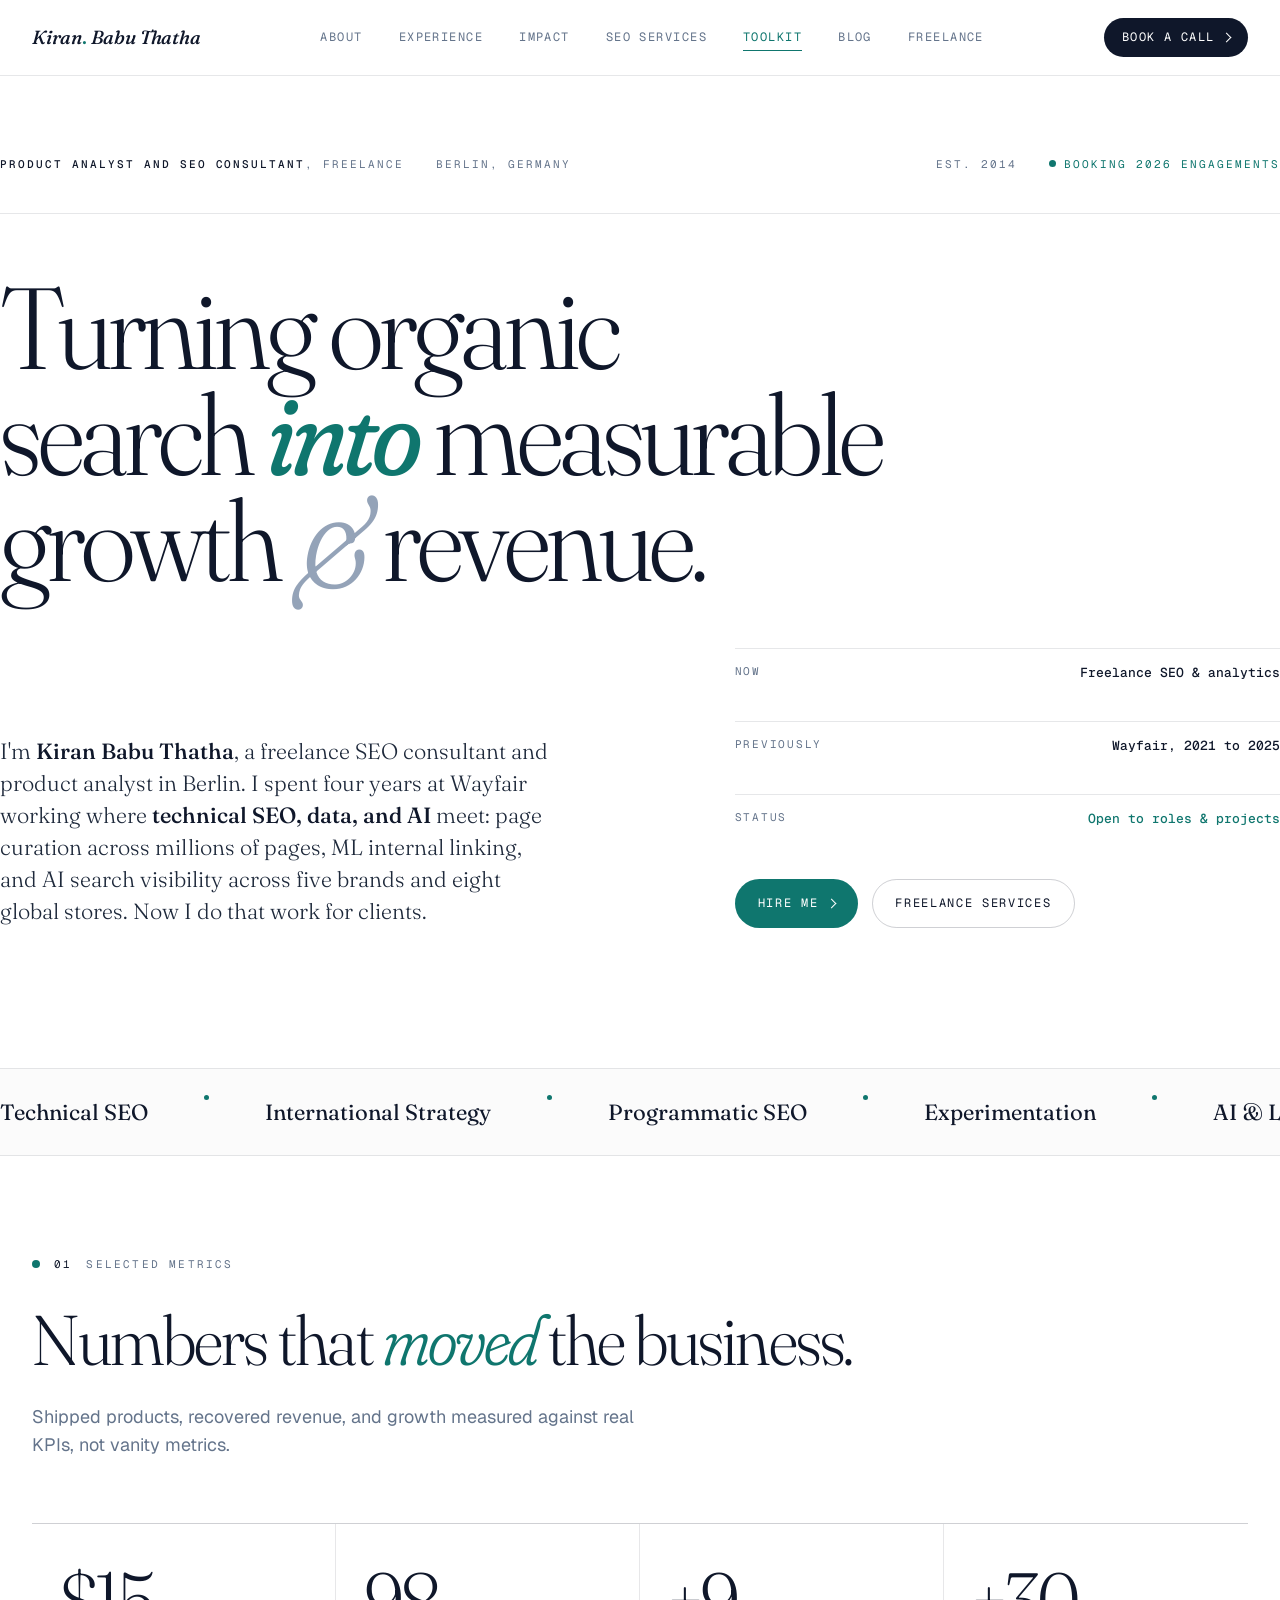
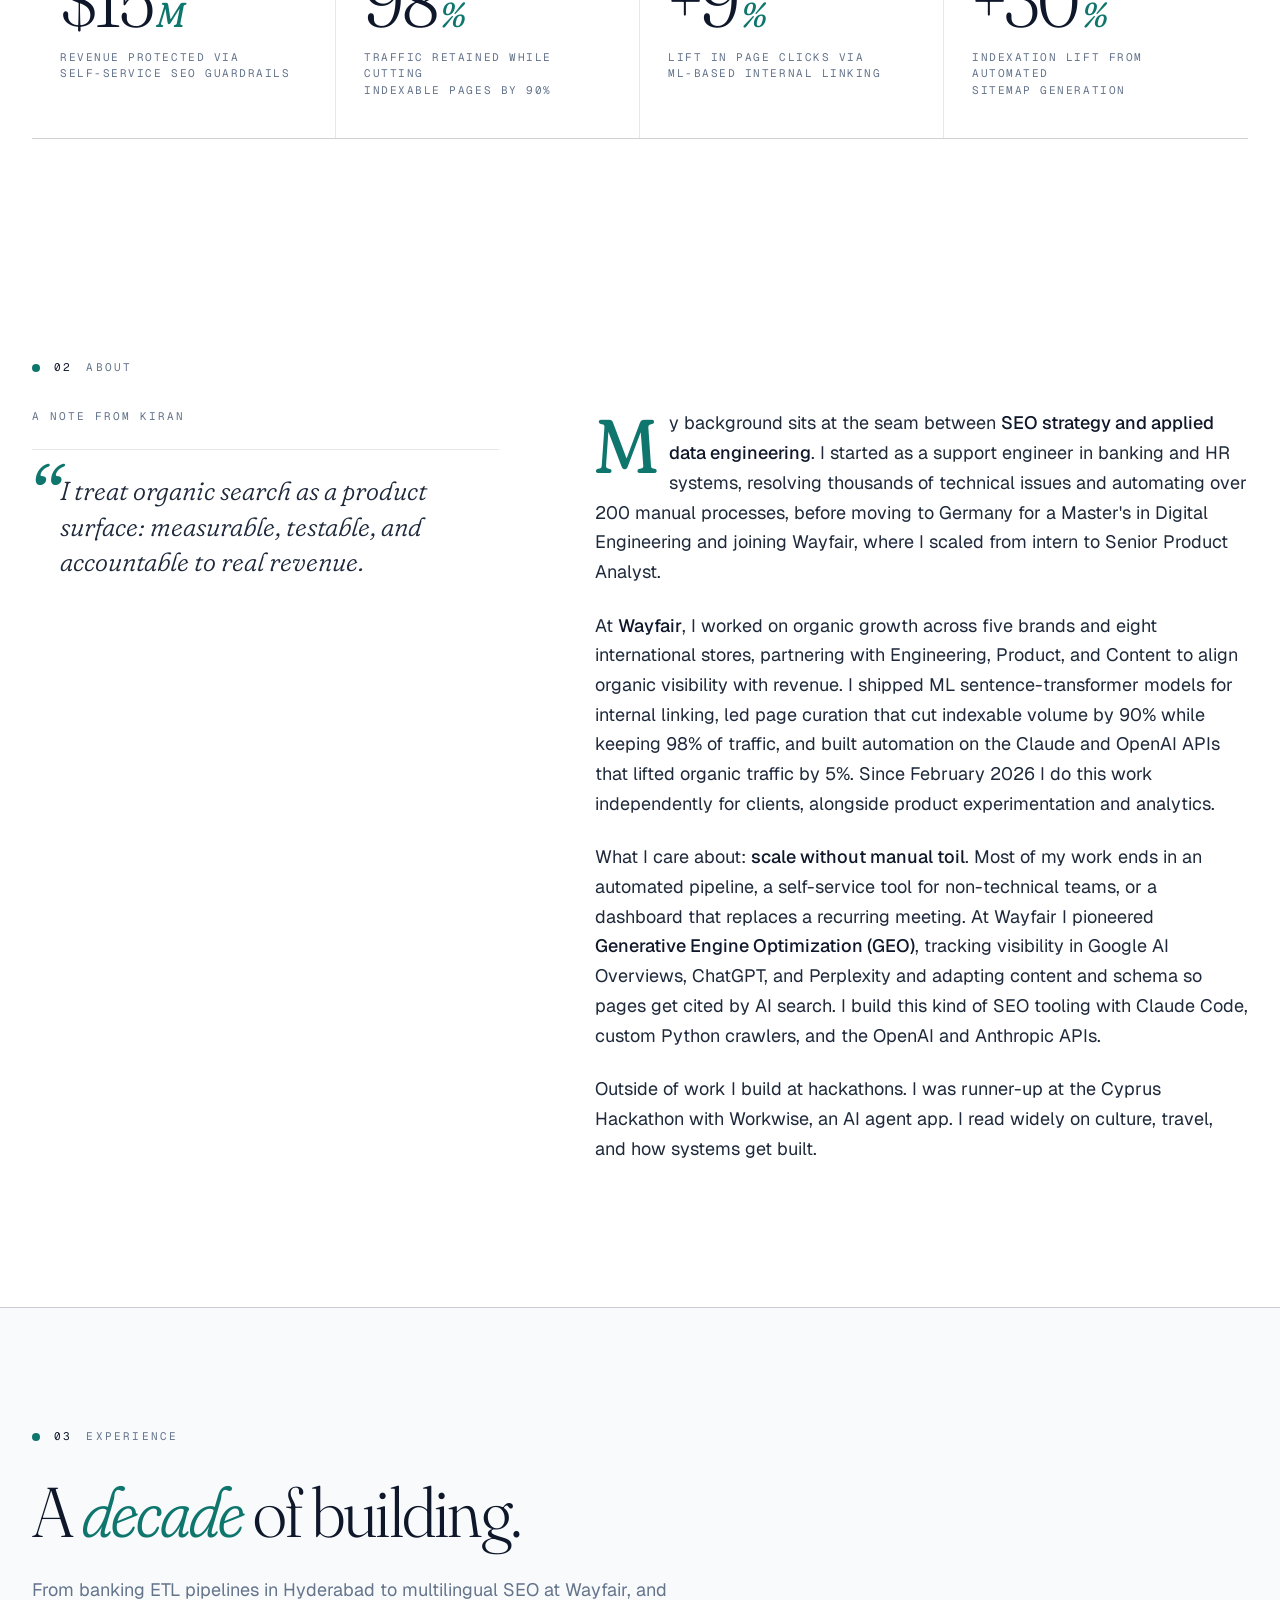
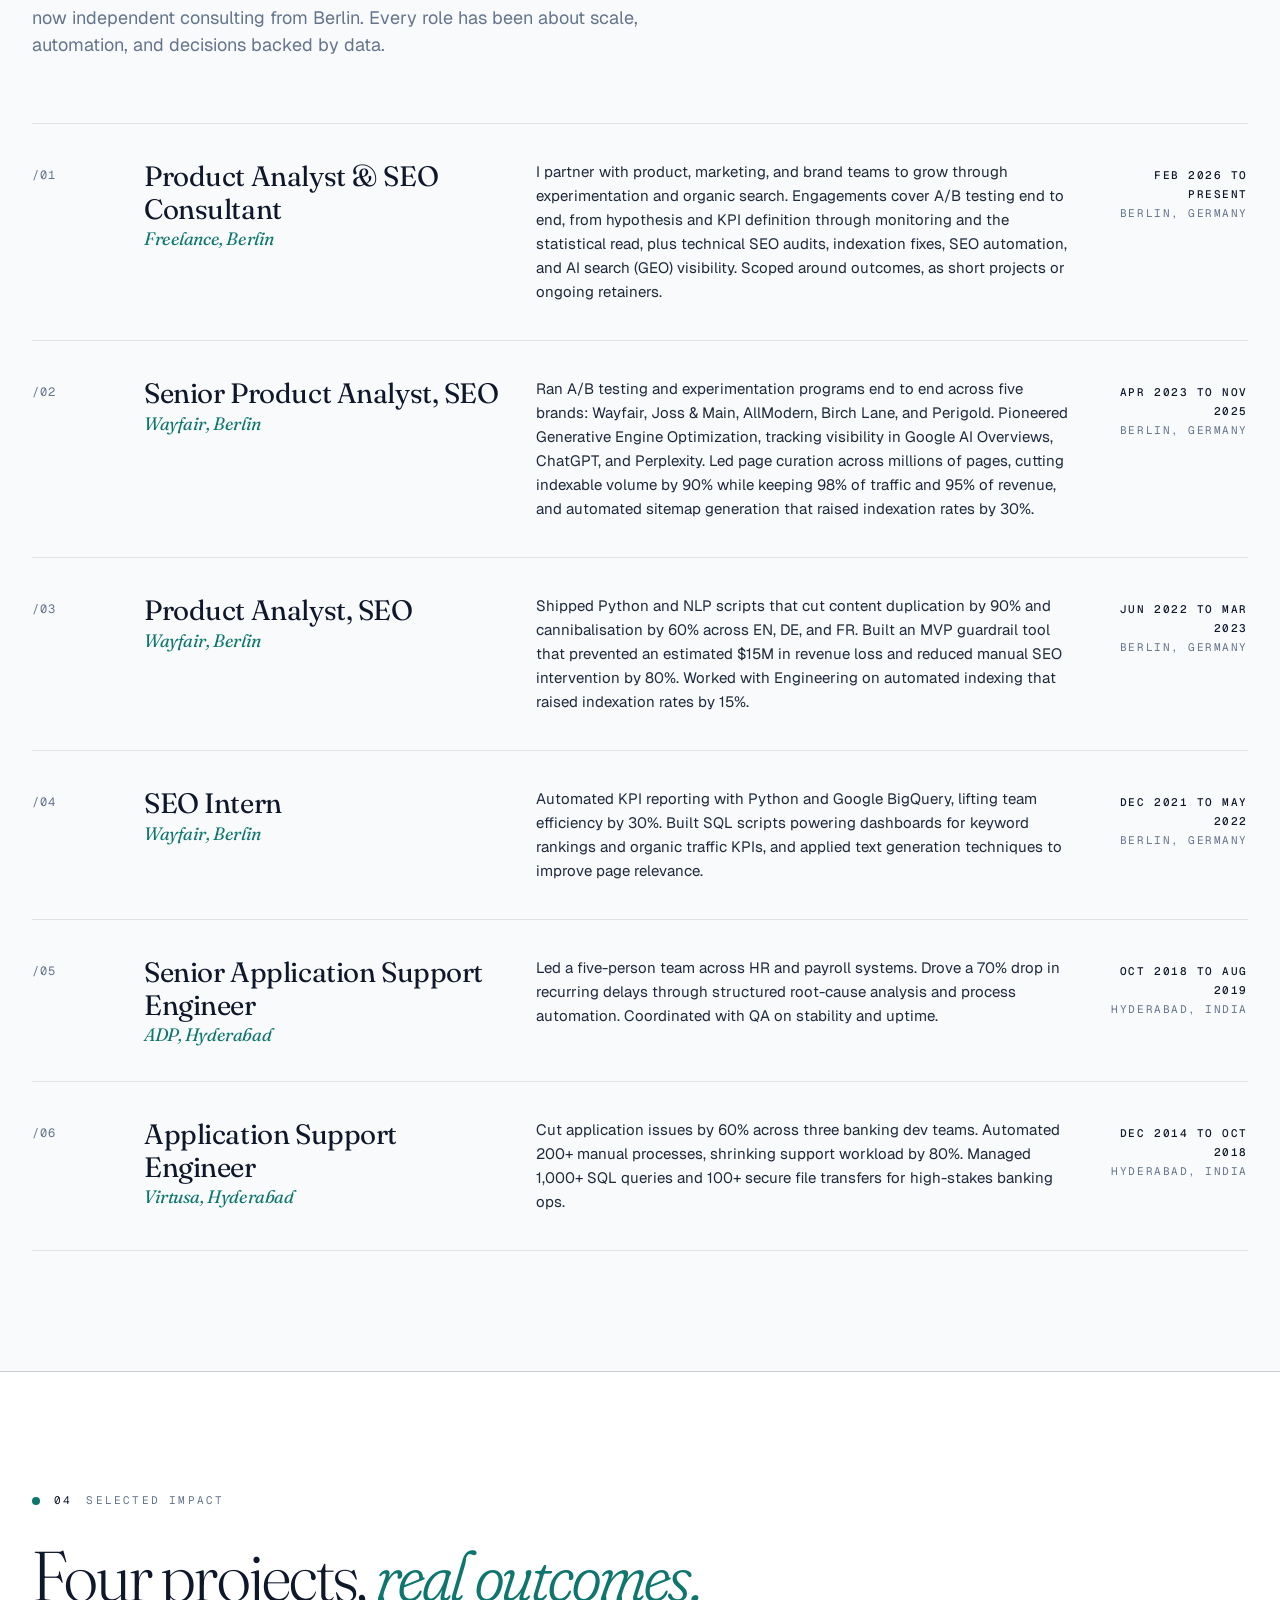
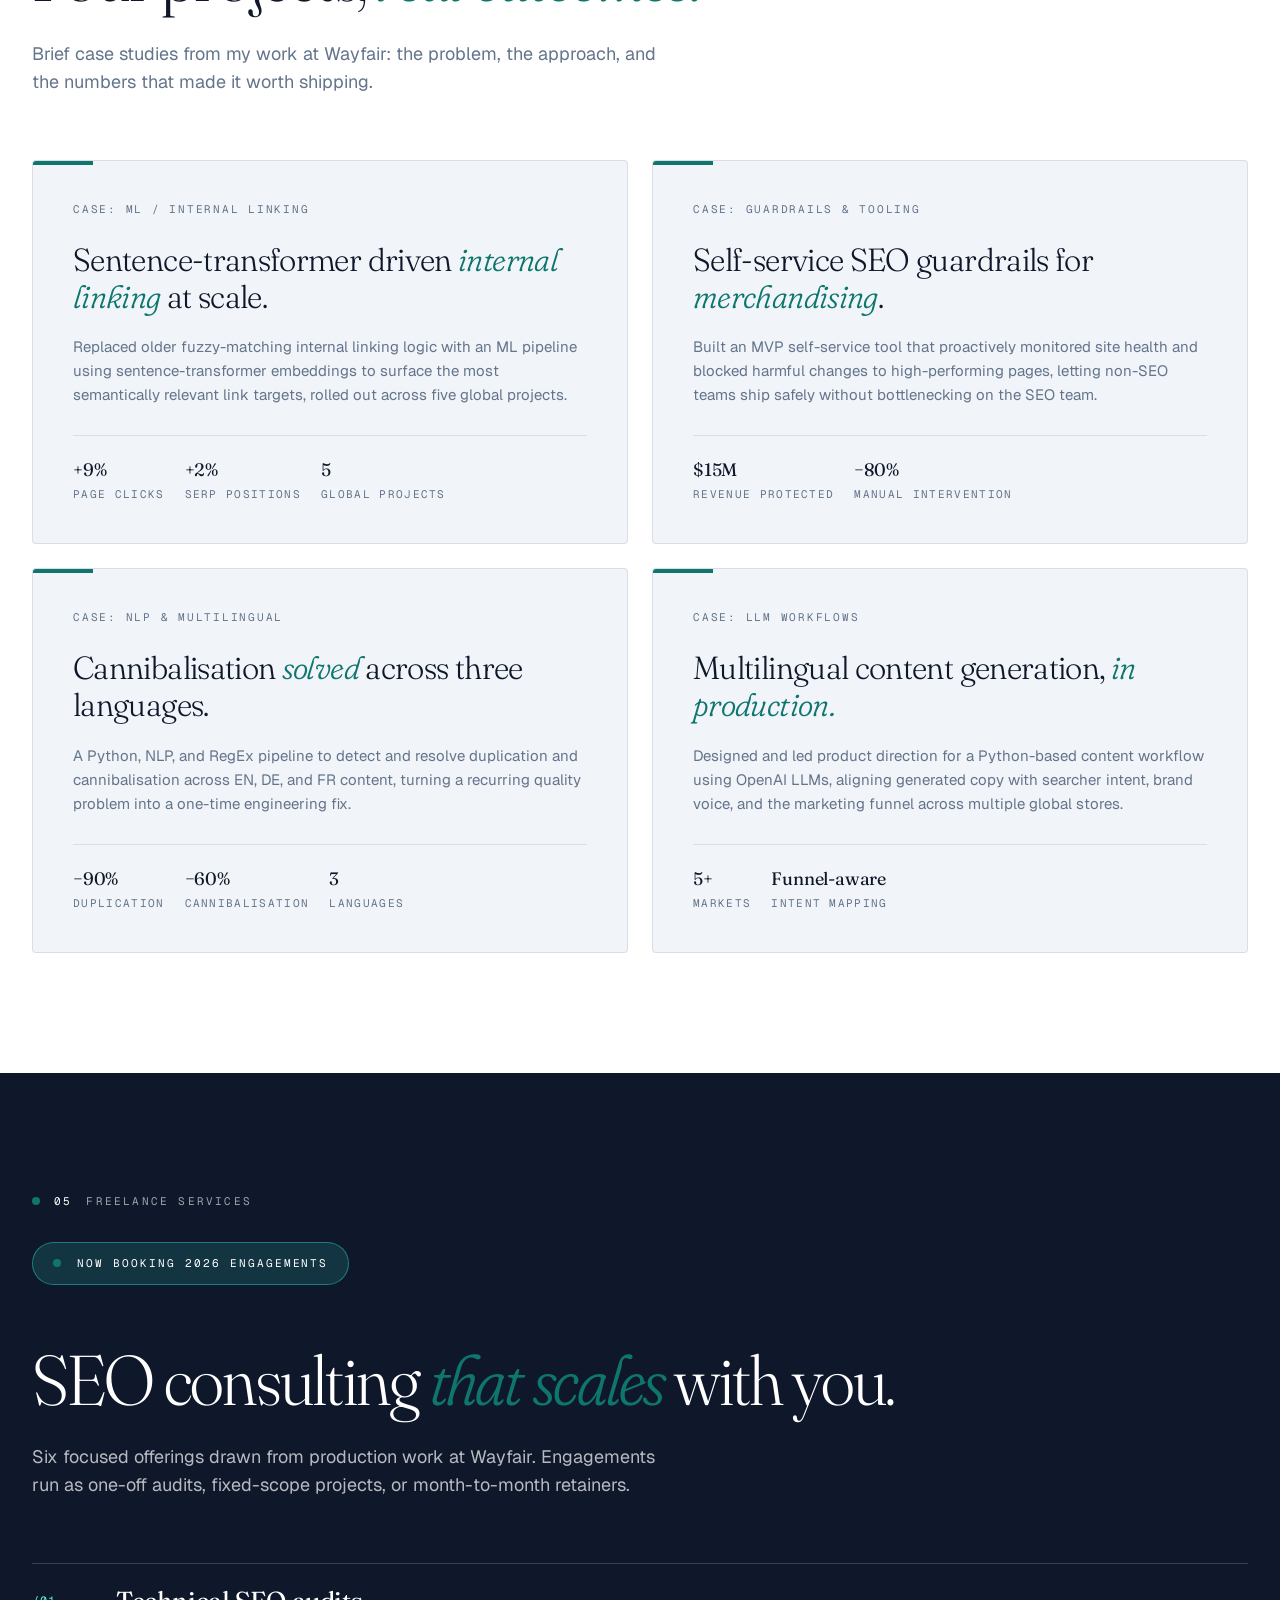
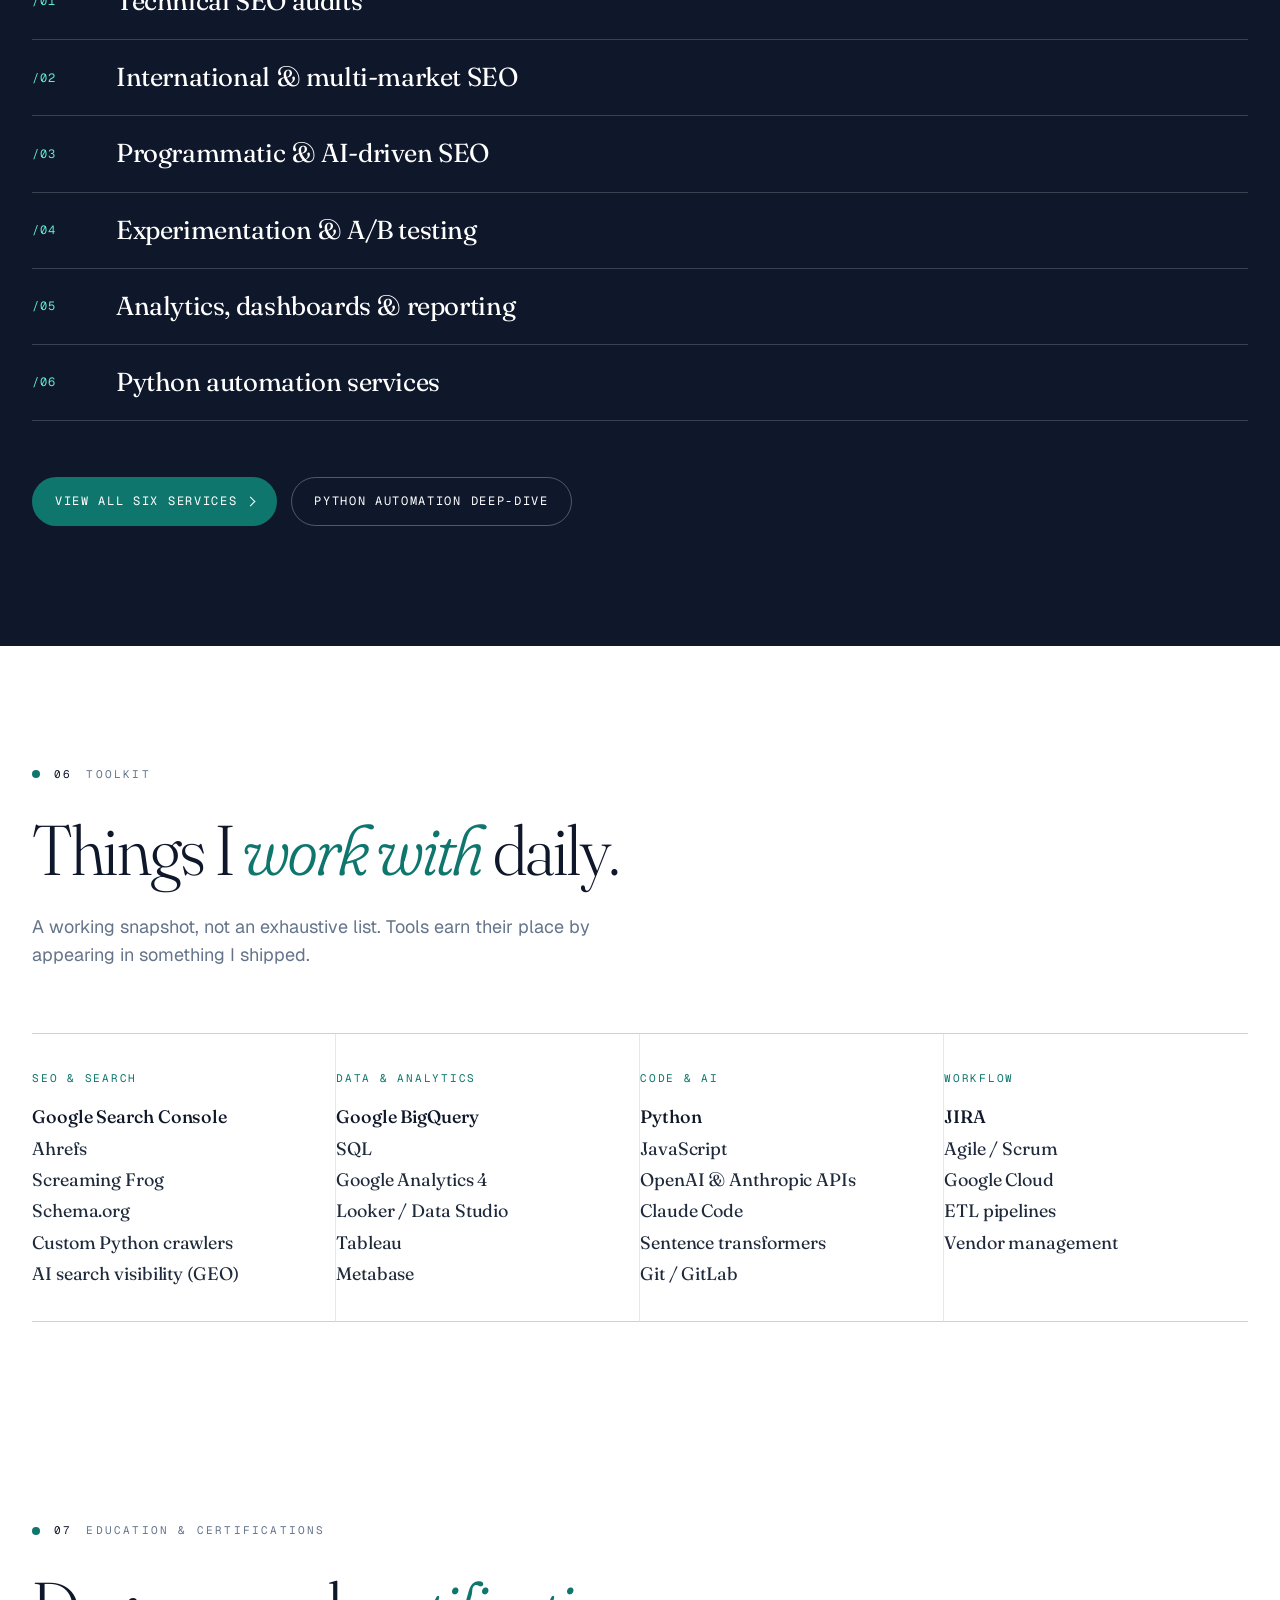
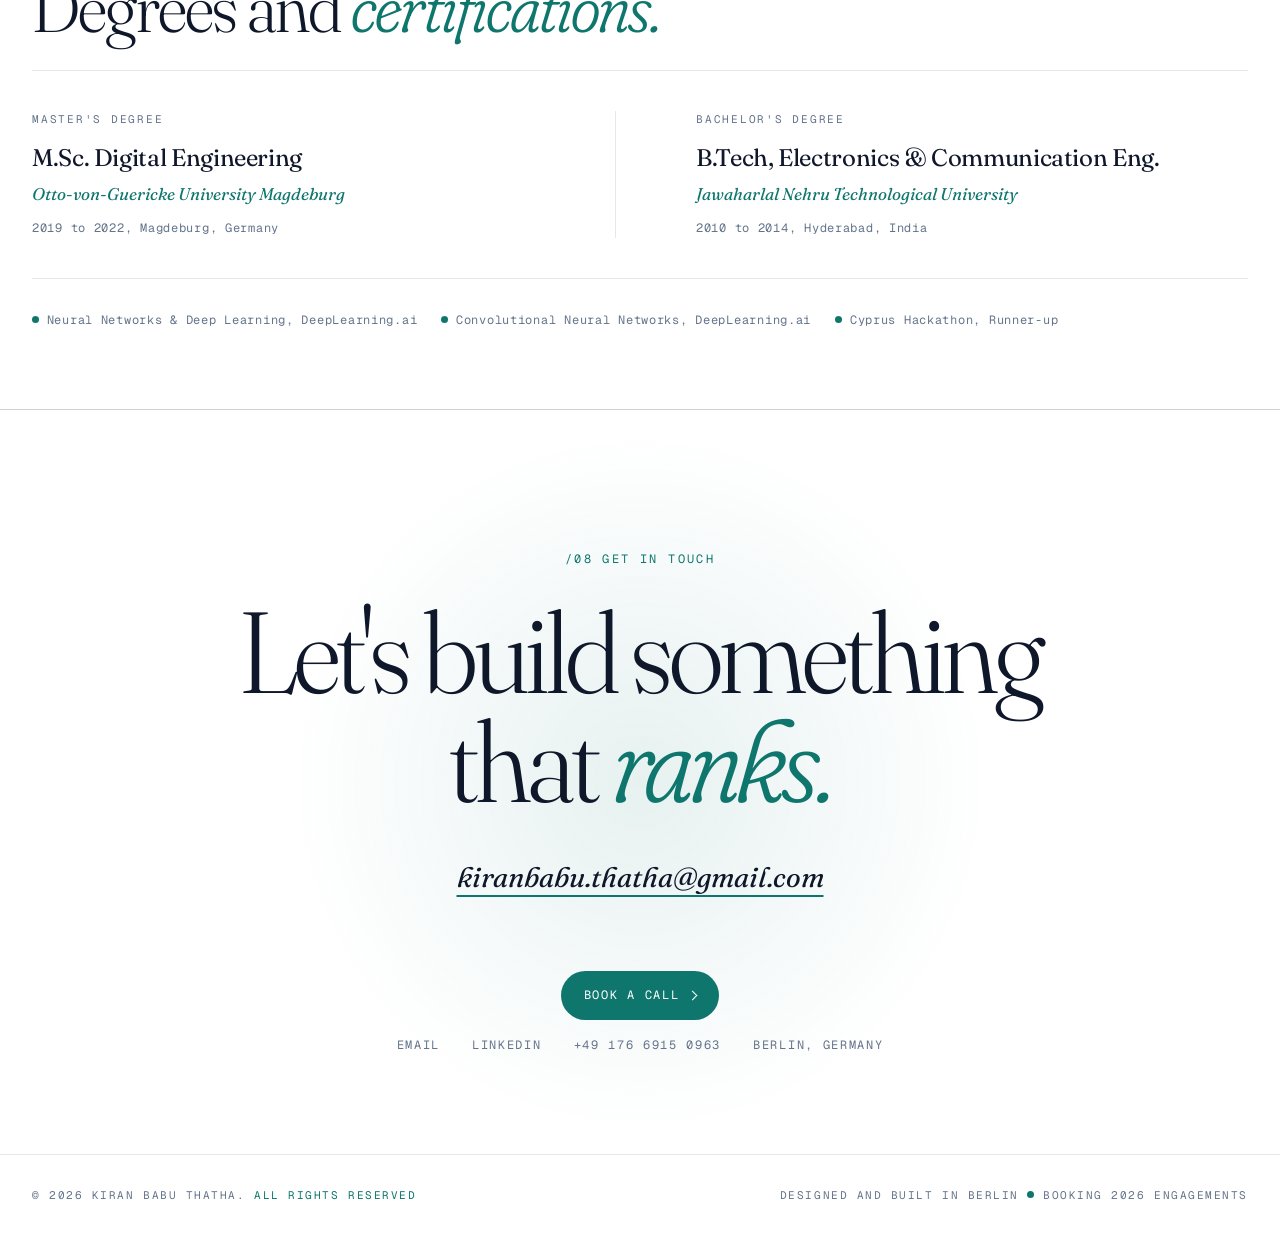
==== commit 1a2a6dfb: "Add book a call page with Google Calendar appointment embed Step 4: new /book/ page with the appoint" ====
--- a/index.html
+++ b/index.html
@@ -107,7 +107,7 @@
       <a href="blog/">Blog</a>
       <a href="seo/">Freelance</a>
     </div>
-    <a href="#contact" class="nav-cta">Let's talk <span class="arrow"></span></a>
+    <a href="book/" class="nav-cta">Book a call <span class="arrow"></span></a>
   </div>
 </nav>
 
@@ -593,6 +593,10 @@
       kiranbabu.thatha@gmail.com
     </a>
 
+    <div style="margin-top: 32px;">
+      <a href="book/" class="btn btn-primary">Book a call <span class="arrow"></span></a>
+    </div>
+
     <div class="contact-channels">
       <a href="mailto:kiranbabu.thatha@gmail.com" class="contact-channel">Email</a>
       <a href="https://www.linkedin.com/in/kiran-babu-thatha-0992b562/" target="_blank" rel="noopener" class="contact-channel">LinkedIn</a>
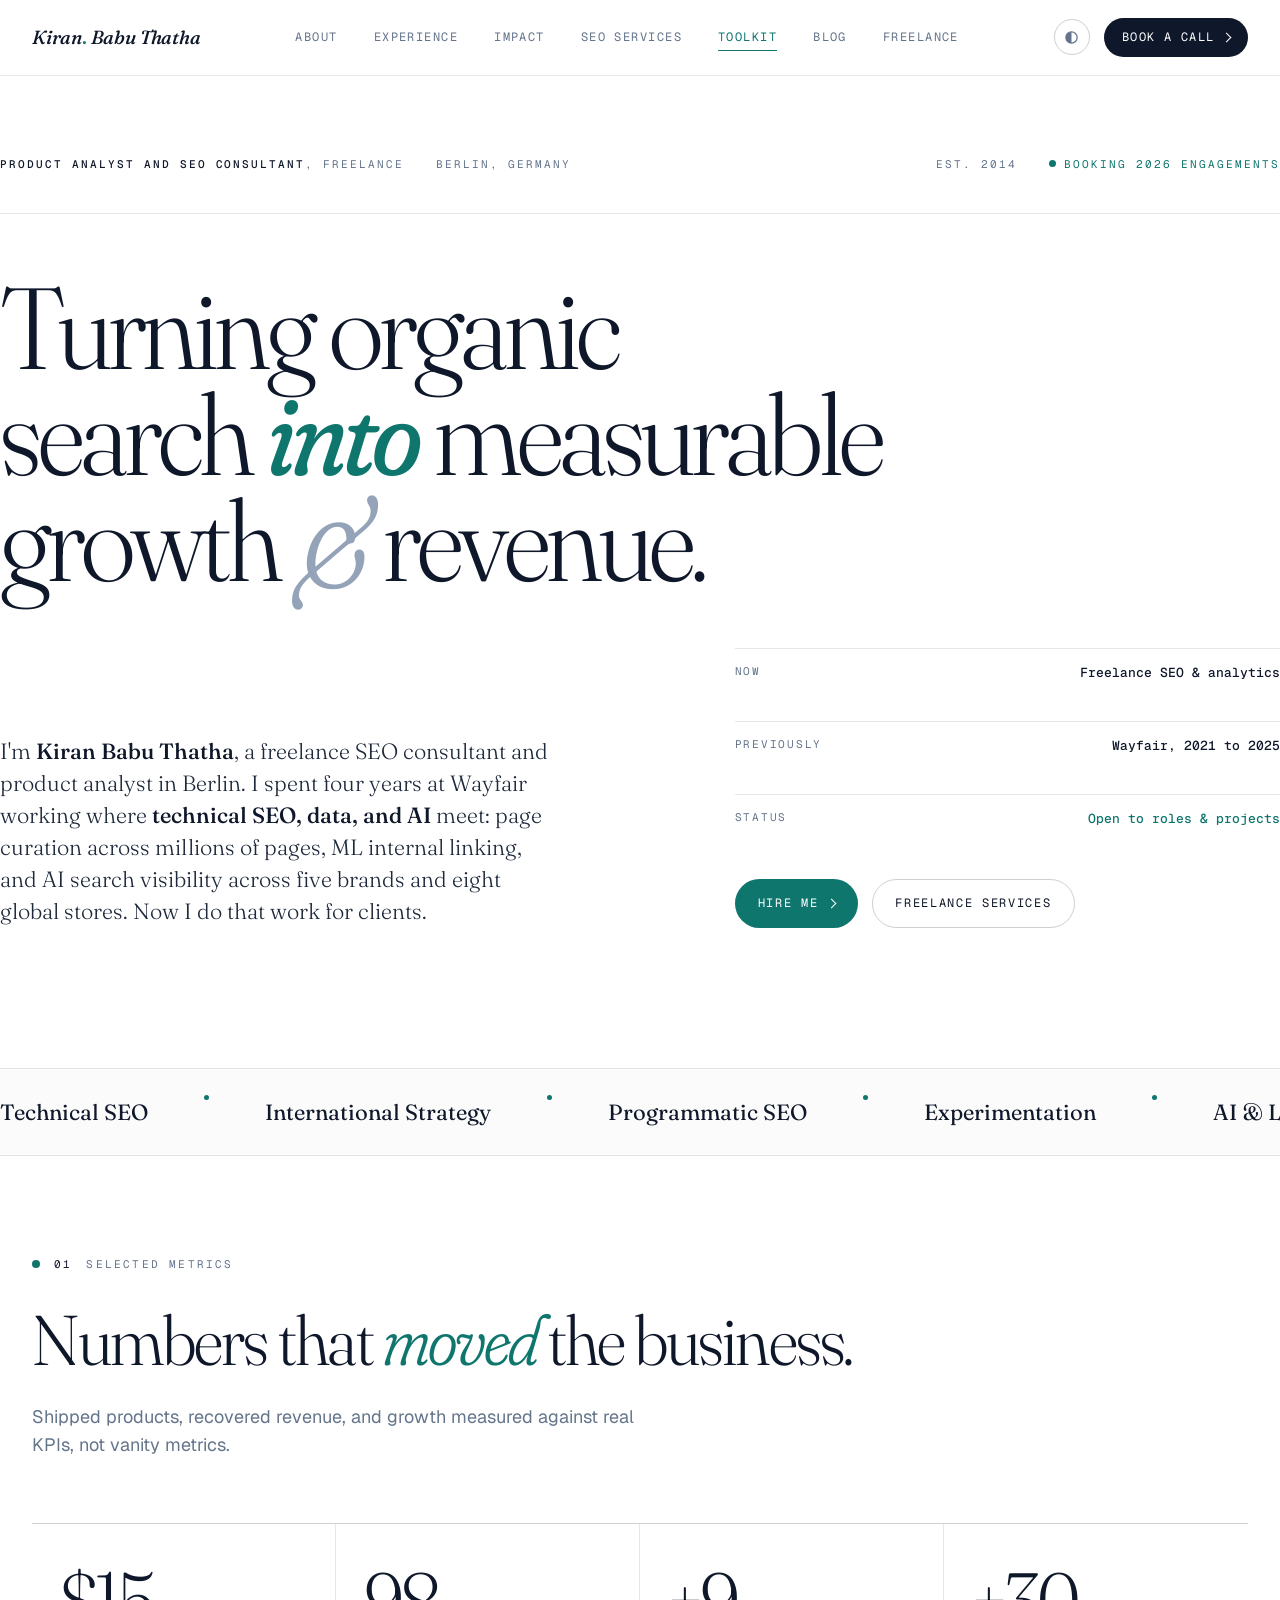
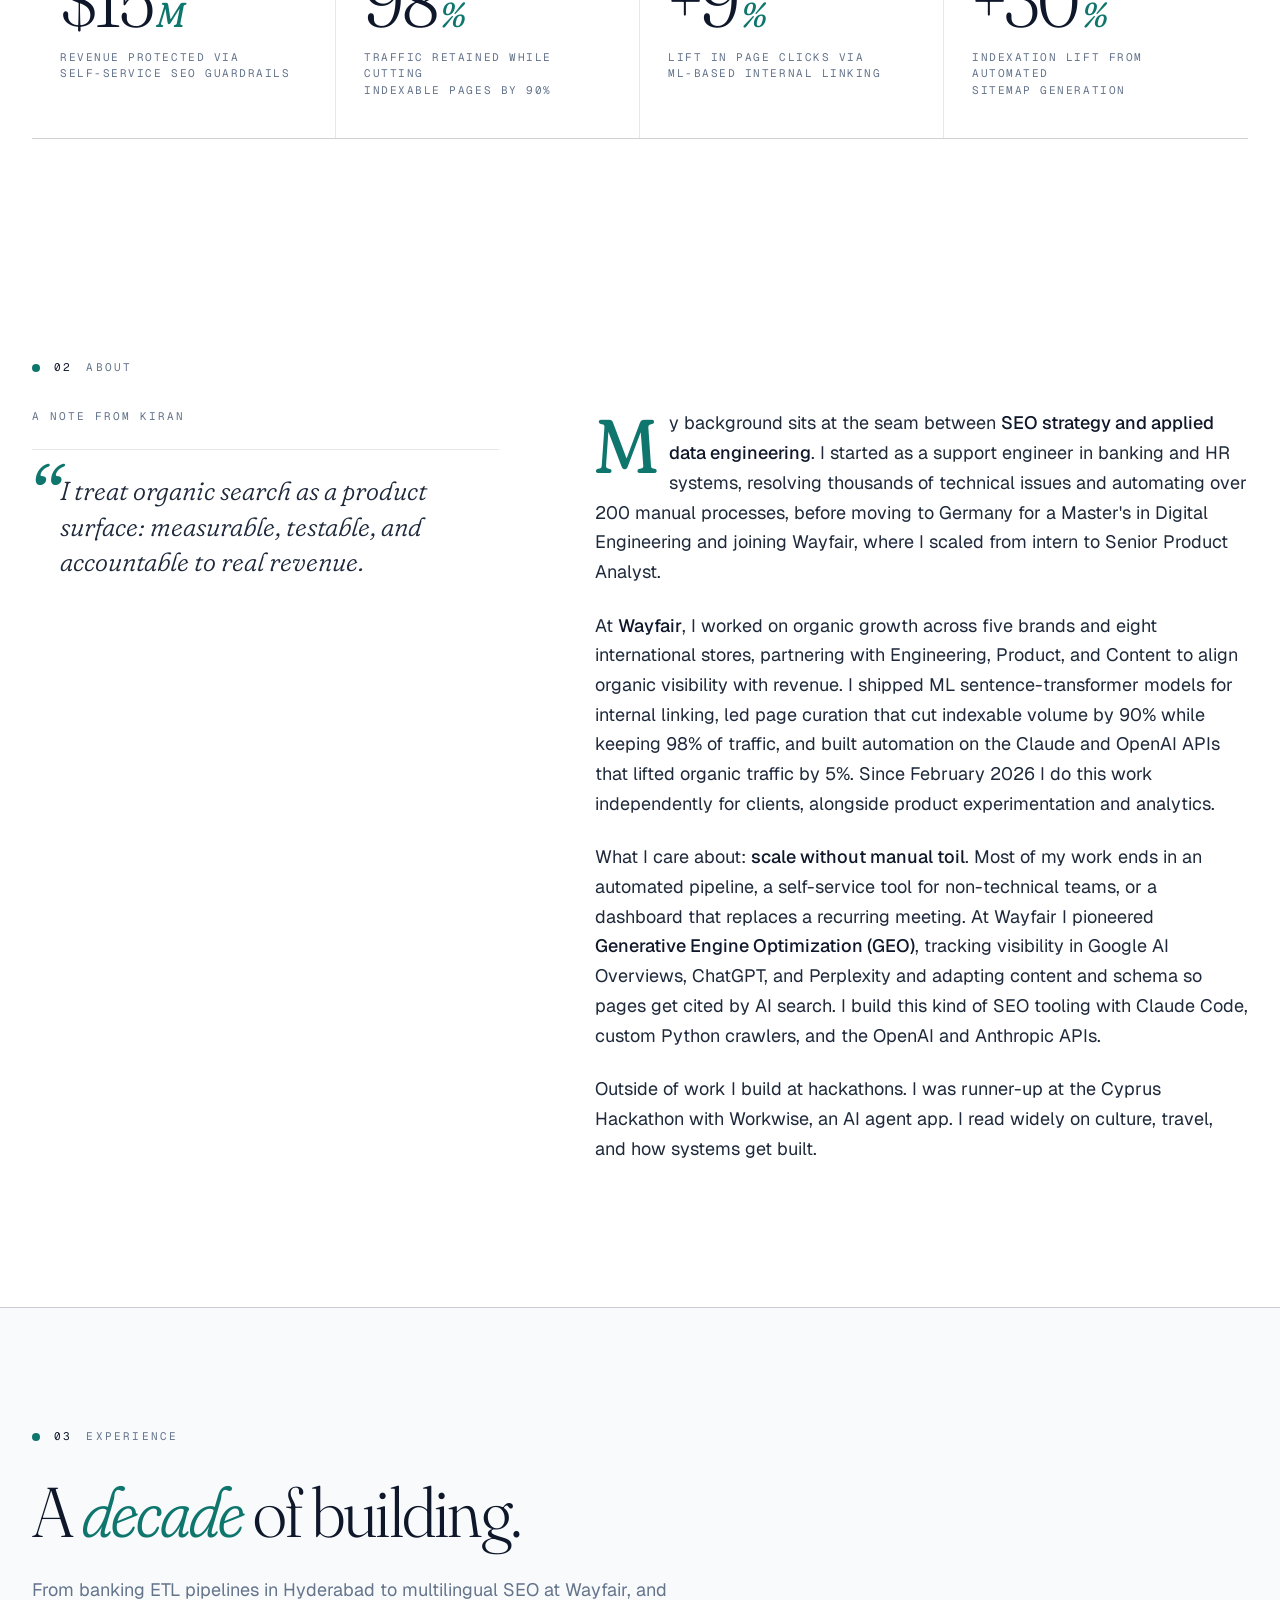
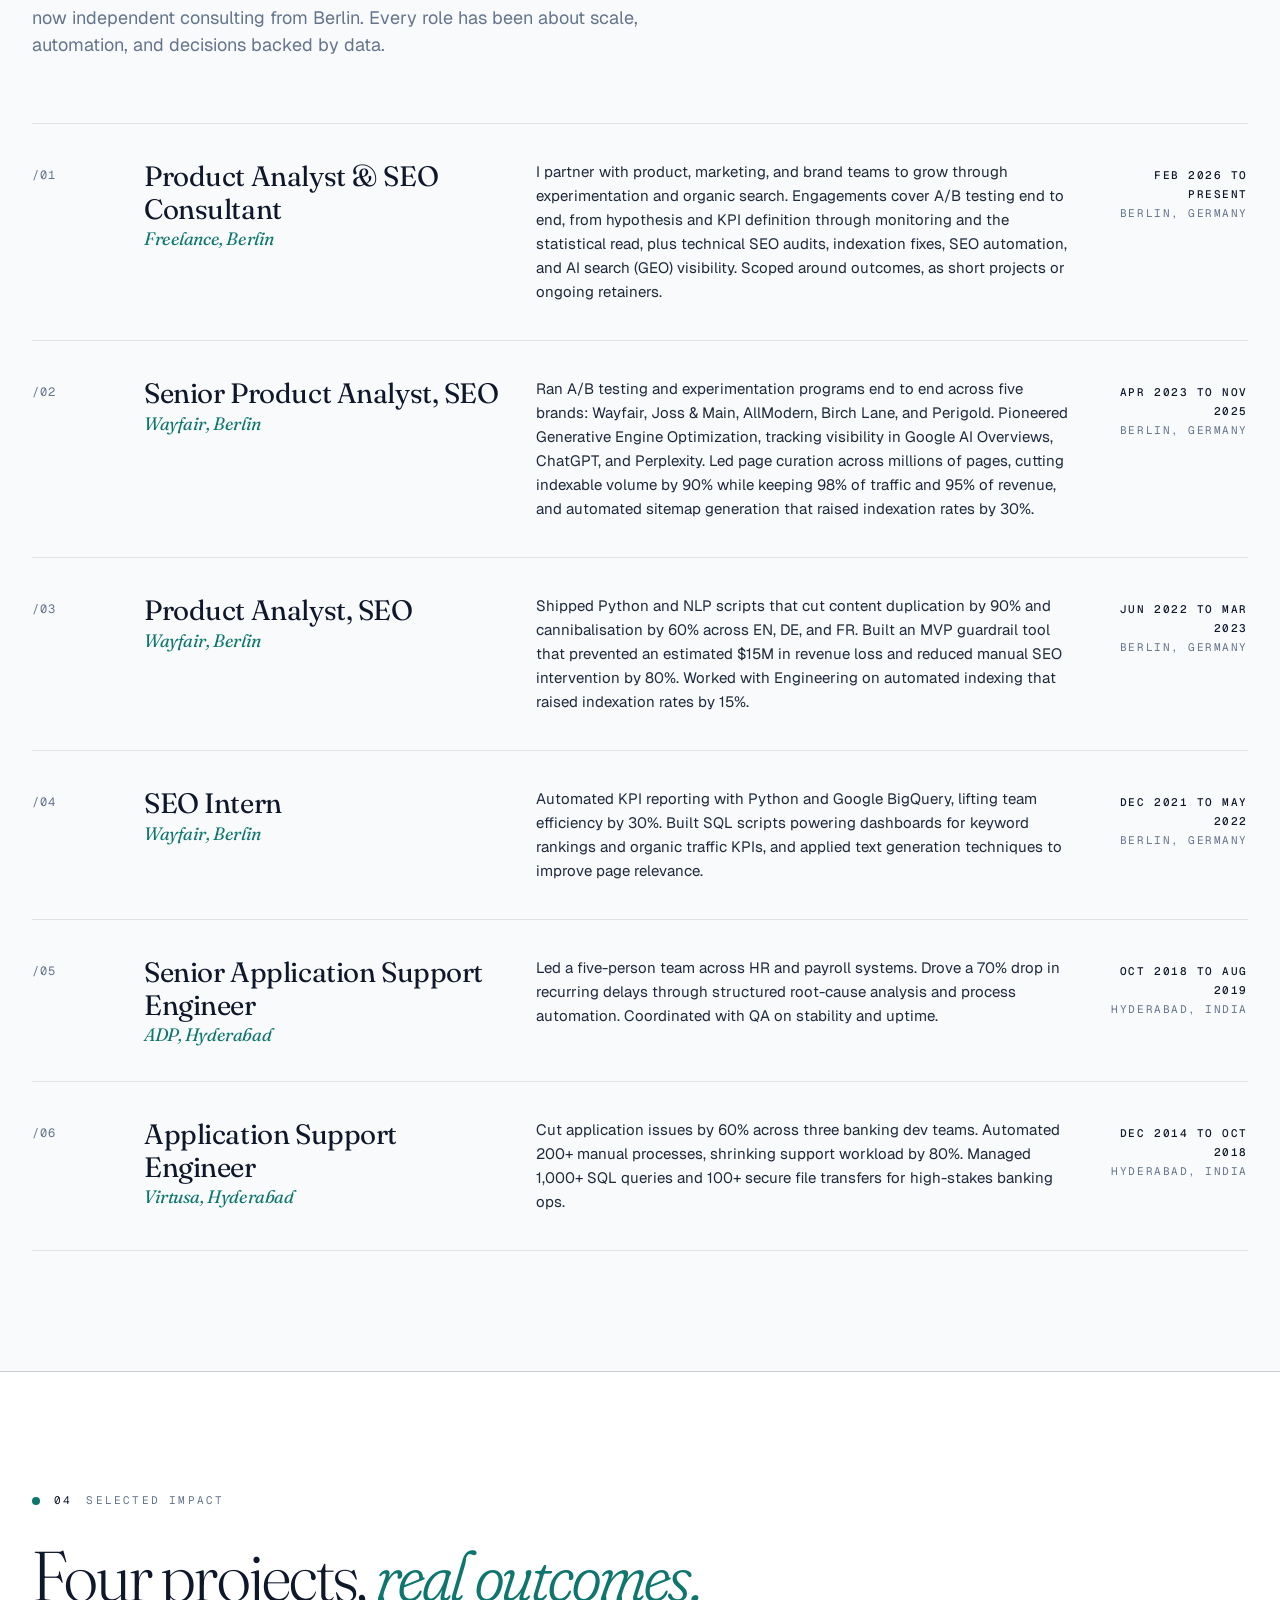
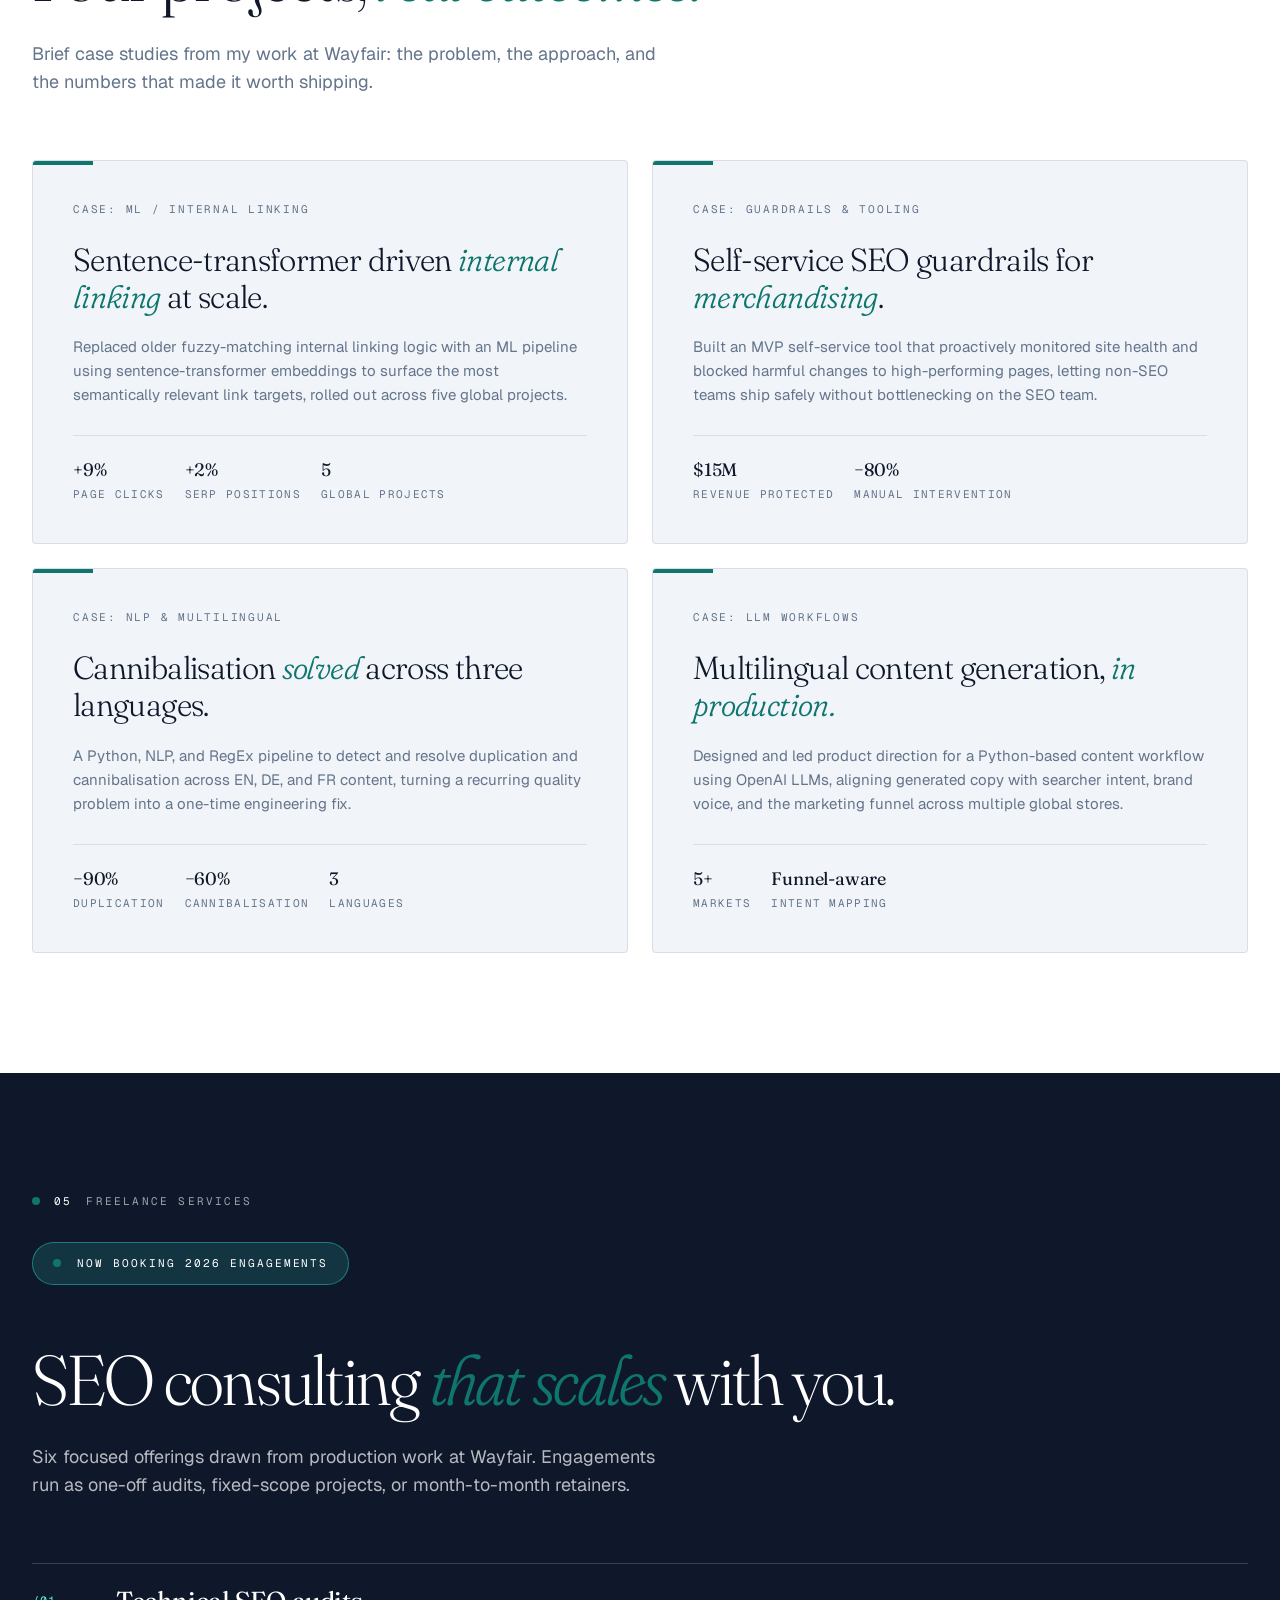
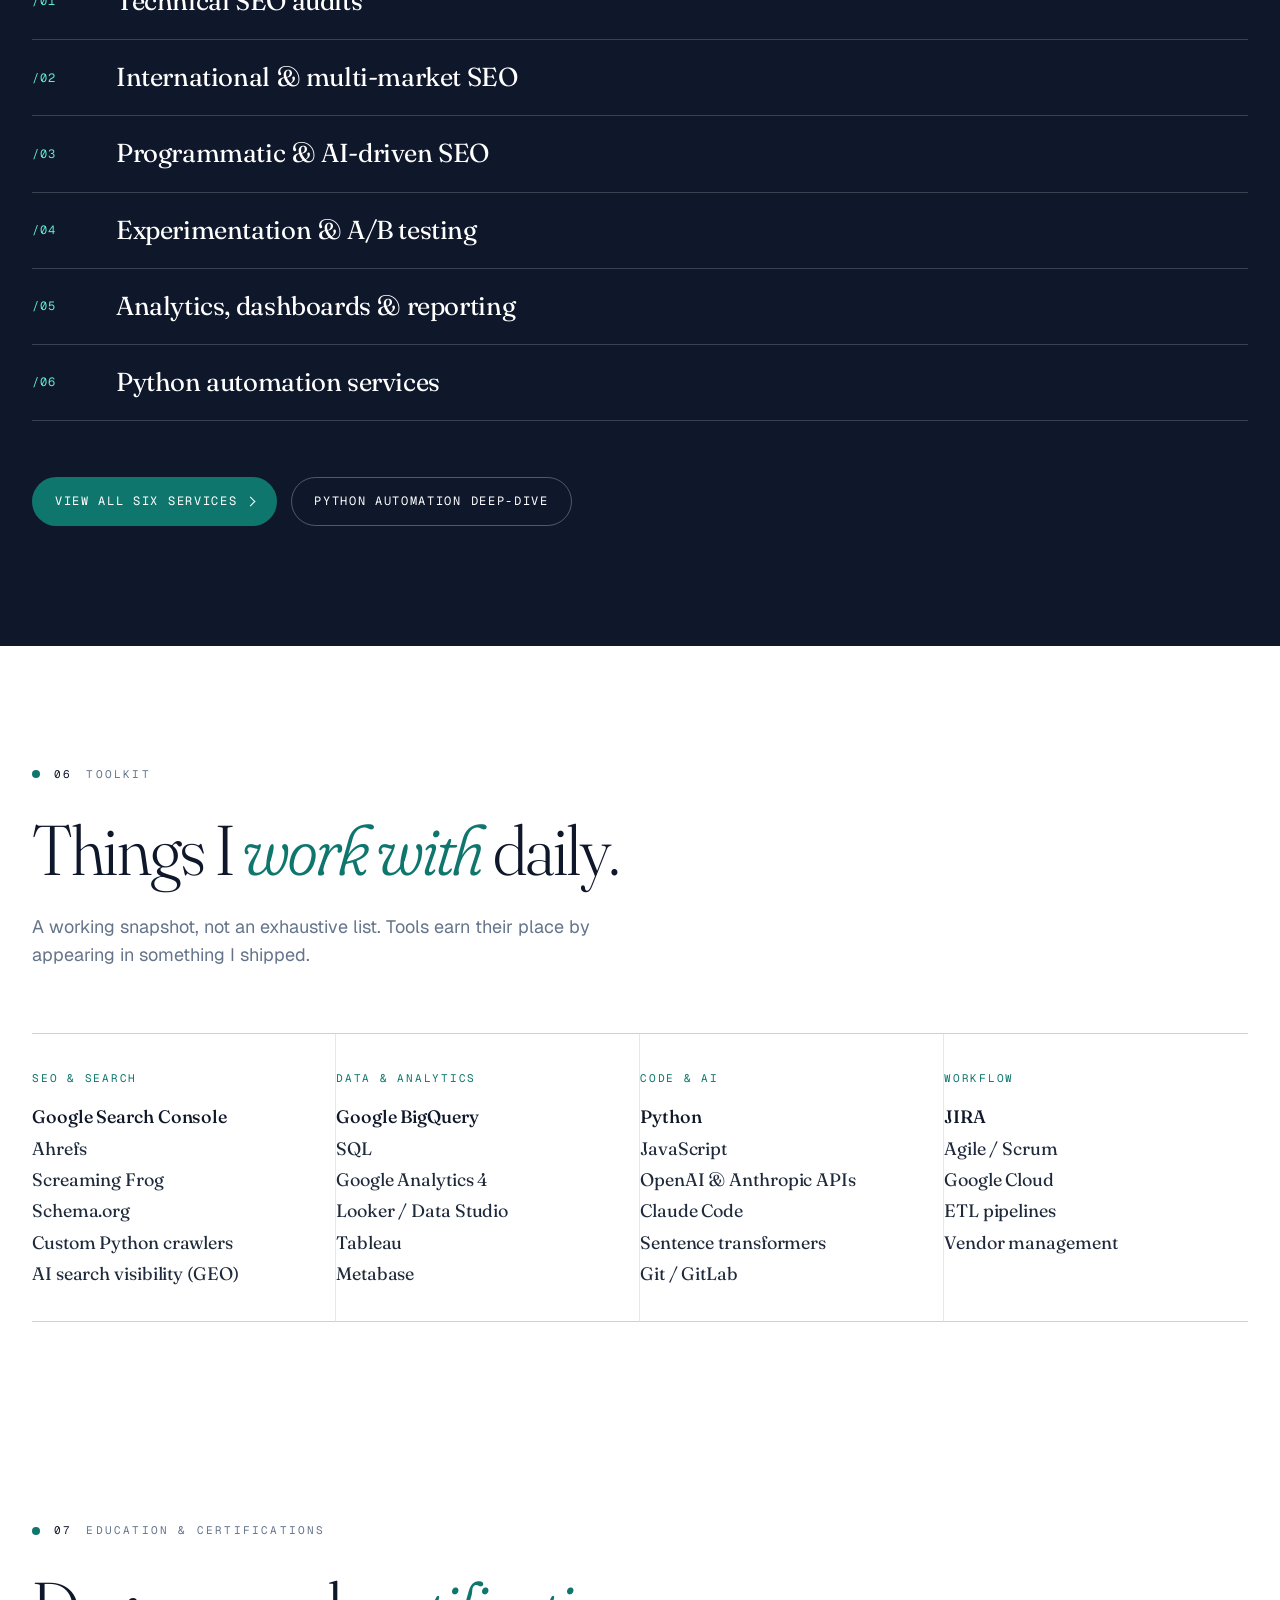
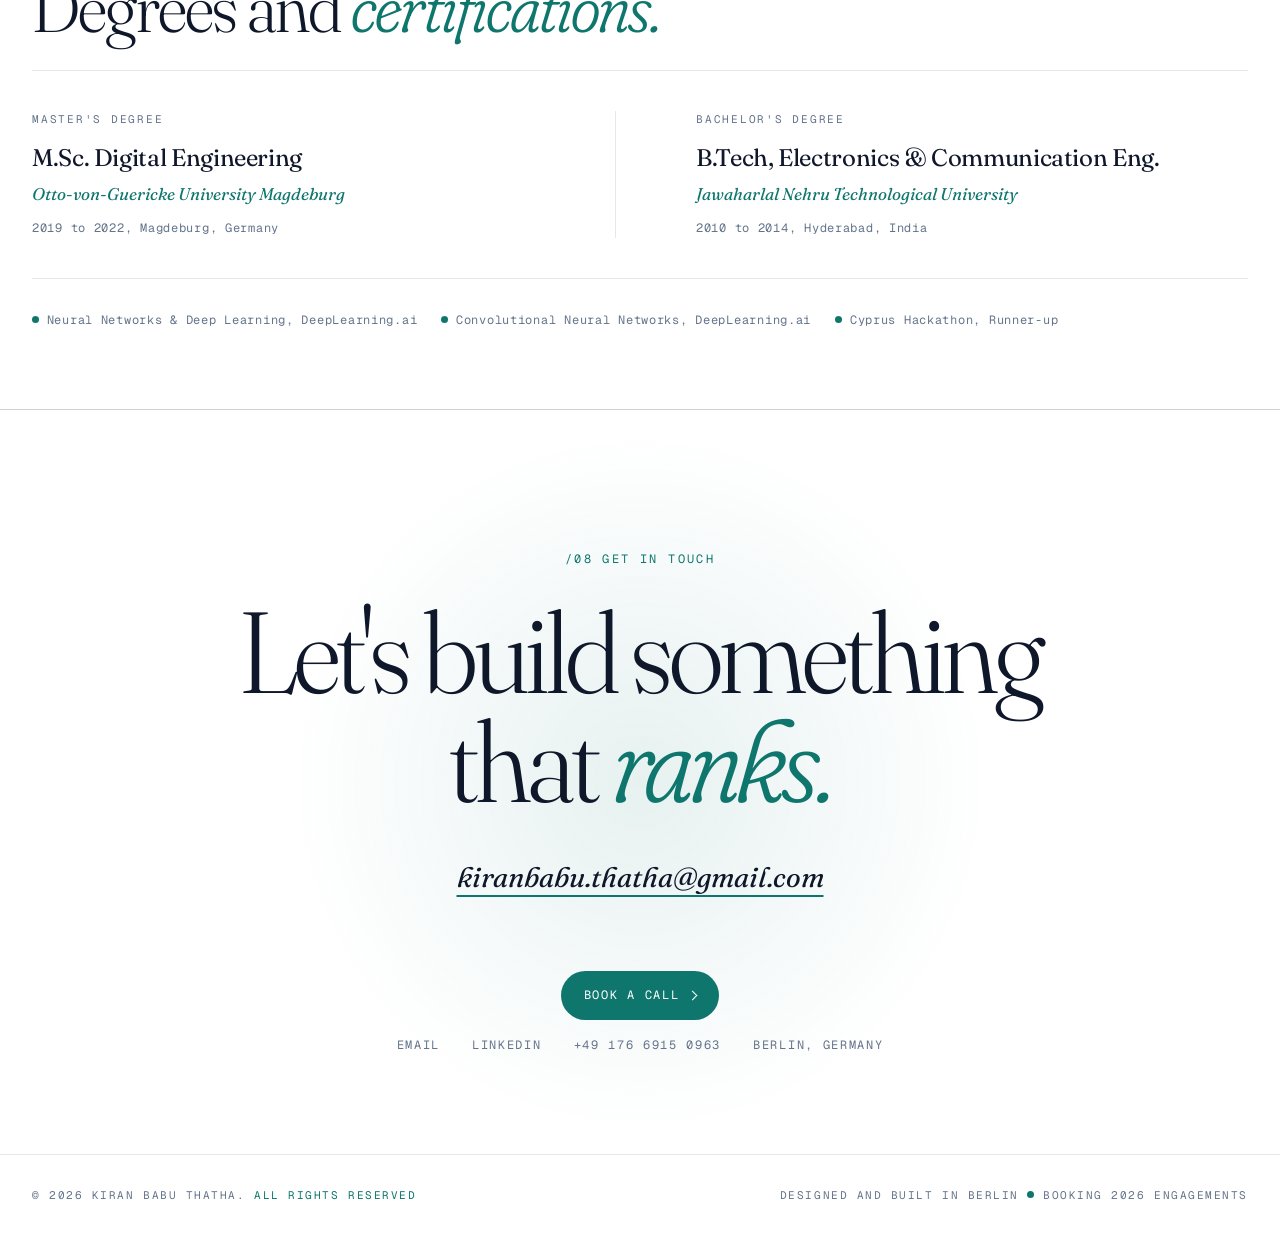
==== commit 70da035f: "Add theme toggle cycling auto, light, and dark on all pages A nav button cycles auto (follows browse" ====
--- a/index.html
+++ b/index.html
@@ -3,6 +3,9 @@
 <head>
 <meta charset="UTF-8" />
 <meta name="viewport" content="width=device-width, initial-scale=1.0" />
+<script>(function(){try{var t=localStorage.getItem('theme');if(t==='light'||t==='dark')document.documentElement.setAttribute('data-theme',t);}catch(e){}})();</script>
+<meta name="theme-color" content="#FFFFFF" media="(prefers-color-scheme: light)" />
+<meta name="theme-color" content="#0B1220" media="(prefers-color-scheme: dark)" />
 <title>Kiran Babu Thatha: Freelance SEO Consultant in Berlin</title>
 <meta name="description" content="Freelance SEO consultant and product analyst in Berlin. Technical SEO, AI search visibility (GEO), experimentation, and Python automation, built on four years of SEO at Wayfair." />
 <meta name="author" content="Kiran Babu Thatha" />
@@ -107,7 +110,14 @@
       <a href="blog/">Blog</a>
       <a href="seo/">Freelance</a>
     </div>
-    <a href="book/" class="nav-cta">Book a call <span class="arrow"></span></a>
+    <div class="nav-actions">
+      <button class="theme-toggle" type="button" aria-label="Theme: auto, follows browser setting. Activate to switch.">
+        <svg class="i-auto" viewBox="0 0 24 24" aria-hidden="true"><circle cx="12" cy="12" r="9" fill="none" stroke="currentColor" stroke-width="2"/><path d="M12 3a9 9 0 0 0 0 18z" fill="currentColor"/></svg>
+        <svg class="i-sun" viewBox="0 0 24 24" fill="none" stroke="currentColor" stroke-width="2" stroke-linecap="round" aria-hidden="true"><circle cx="12" cy="12" r="4"/><path d="M12 2v2M12 20v2M4.93 4.93l1.41 1.41M17.66 17.66l1.41 1.41M2 12h2M20 12h2M4.93 19.07l1.41-1.41M17.66 6.34l1.41-1.41"/></svg>
+        <svg class="i-moon" viewBox="0 0 24 24" fill="none" stroke="currentColor" stroke-width="2" stroke-linejoin="round" aria-hidden="true"><path d="M21 12.79A9 9 0 1 1 11.21 3 7 7 0 0 0 21 12.79z"/></svg>
+      </button>
+      <a href="book/" class="nav-cta">Book a call <span class="arrow"></span></a>
+    </div>
   </div>
 </nav>
 
@@ -648,5 +658,7 @@
 });
 </script>
 
+<script src="theme.js" defer></script>
+
 </body>
 </html>
--- a/styles.css
+++ b/styles.css
@@ -26,9 +26,63 @@
   --accent-deep: #115E59;   /* teal-800 — button hover                  */
   --accent-glow: rgba(15, 118, 110, 0.10);
 
+  /* Semantic tokens for surfaces that don't simply invert */
+  --accent-contrast: #FFFFFF;          /* text on accent fills           */
+  --surface-inverse: #0F172A;          /* dark panels — dark in BOTH themes */
+  --nav-veil: rgba(255, 255, 255, 0.82);
+  --marquee-veil: rgba(0, 0, 0, 0.015);
+  --page-glow: rgba(15, 118, 110, 0.05);
+  --code-frame: rgba(15, 23, 42, 0.85);
+  --tip-title: #0369A1;
+  --warn-title: #B91C1C;
+
   --serif: "Fraunces", "Times New Roman", serif;
   --sans: "Geist", -apple-system, BlinkMacSystemFont, "Helvetica Neue", sans-serif;
   --mono: "Geist Mono", ui-monospace, "SF Mono", monospace;
+}
+
+/* =====================================================================
+   THEME — dark values via light-dark(). With no data-theme attribute the
+   palette follows the browser preference (auto); theme.js sets
+   html[data-theme="light|dark"] to force one side via color-scheme.
+   Browsers without light-dark() support keep the light palette above.
+   ===================================================================== */
+@supports (color: light-dark(#fff, #000)) {
+  :root {
+    color-scheme: light dark;
+
+    /* Surfaces */
+    --bg: light-dark(#FFFFFF, #0B1220);
+    --bg-soft: light-dark(#F8FAFC, #0F192A);
+    --bg-card: light-dark(#F1F5F9, #182338);
+
+    /* Ink */
+    --ink: light-dark(#0F172A, #F1F5F9);
+    --ink-soft: light-dark(#1E293B, #CBD5E1);
+    --muted: light-dark(#64748B, #94A3B8);
+    --muted-2: light-dark(#94A3B8, #64748B);
+
+    /* Rules */
+    --line: light-dark(rgba(15, 23, 42, 0.10), rgba(241, 245, 249, 0.12));
+    --line-strong: light-dark(rgba(15, 23, 42, 0.20), rgba(241, 245, 249, 0.25));
+
+    /* Accent — brighter teal on dark surfaces for contrast */
+    --accent: light-dark(#0F766E, #2DD4BF);
+    --accent-deep: light-dark(#115E59, #5EEAD4);
+    --accent-glow: light-dark(rgba(15, 118, 110, 0.10), rgba(45, 212, 191, 0.10));
+
+    /* Semantic */
+    --accent-contrast: light-dark(#FFFFFF, #04211E);
+    --surface-inverse: light-dark(#0F172A, #060B16);
+    --nav-veil: light-dark(rgba(255, 255, 255, 0.82), rgba(11, 18, 32, 0.82));
+    --marquee-veil: light-dark(rgba(0, 0, 0, 0.015), rgba(255, 255, 255, 0.025));
+    --page-glow: light-dark(rgba(15, 118, 110, 0.05), rgba(45, 212, 191, 0.06));
+    --code-frame: light-dark(rgba(15, 23, 42, 0.85), rgba(241, 245, 249, 0.15));
+    --tip-title: light-dark(#0369A1, #7DD3FC);
+    --warn-title: light-dark(#B91C1C, #FCA5A5);
+  }
+  :root[data-theme="light"] { color-scheme: light; }
+  :root[data-theme="dark"] { color-scheme: dark; }
 }
 
 *, *::before, *::after { box-sizing: border-box; margin: 0; padding: 0; }
@@ -47,12 +101,12 @@
   overflow-x: hidden;
   /* Subtle cool gradient — replaces the warm rust radials. */
   background-image:
-    radial-gradient(1200px 600px at 80% -10%, rgba(15, 118, 110, 0.05), transparent 60%);
+    radial-gradient(1200px 600px at 80% -10%, var(--page-glow), transparent 60%);
 }
 
 /* Paper-grain texture removed for the professional variant. */
 
-::selection { background: var(--accent); color: #FFFFFF; }
+::selection { background: var(--accent); color: var(--accent-contrast); }
 
 a { color: inherit; text-decoration: none; }
 img { max-width: 100%; display: block; }
@@ -63,7 +117,7 @@
 .nav {
   position: sticky; top: 0; z-index: 100;
   backdrop-filter: blur(12px); -webkit-backdrop-filter: blur(12px);
-  background: rgba(255, 255, 255, 0.82);
+  background: var(--nav-veil);
   border-bottom: 1px solid var(--line);
 }
 .nav-inner {
@@ -158,7 +212,7 @@
   transition: all 0.25s ease; cursor: pointer;
   border: 1px solid transparent; text-decoration: none;
 }
-.btn-primary { background: var(--accent); color: #FFFFFF; }
+.btn-primary { background: var(--accent); color: var(--accent-contrast); }
 .btn-primary:hover { background: var(--accent-deep); transform: translateY(-1px); }
 .btn-ghost { border-color: var(--line-strong); color: var(--ink); }
 .btn-ghost:hover { background: var(--ink); color: var(--bg); border-color: var(--ink); }
@@ -184,7 +238,7 @@
 .marquee {
   border-top: 1px solid var(--line); border-bottom: 1px solid var(--line);
   padding: 26px 0; overflow: hidden;
-  background: rgba(0,0,0,0.015); margin-top: 80px;
+  background: var(--marquee-veil); margin-top: 80px;
 }
 .marquee-track {
   display: flex; gap: 56px; animation: scroll 40s linear infinite;
@@ -357,8 +411,8 @@
   letter-spacing: -0.01em; text-transform: none; margin-bottom: 2px;
 }
 
-/* SERVICES (DARK) — slate-900 surface with white text on top. */
-.services { background: var(--ink); color: #FFFFFF; border-top: none; }
+/* SERVICES (DARK) — inverse surface with white text; stays dark in both themes. */
+.services { background: var(--surface-inverse); color: #FFFFFF; border-top: none; }
 .services .section-tag { color: rgba(255,255,255,0.60); }
 .services .section-tag .num { color: #FFFFFF; }
 .services .section-tag::before { background: var(--accent); }
@@ -382,7 +436,7 @@
 }
 .services-banner span {
   font-family: var(--mono); font-size: 11px;
-  text-transform: uppercase; letter-spacing: 0.18em; color: var(--bg);
+  text-transform: uppercase; letter-spacing: 0.18em; color: #FFFFFF;
 }
 
 .services-grid {
@@ -548,6 +602,21 @@
 .reveal { opacity: 0; transform: translateY(24px); transition: opacity 0.9s ease, transform 0.9s ease; }
 .reveal.in { opacity: 1; transform: translateY(0); }
 
+/* THEME TOGGLE — cycles auto / light / dark; icon reflects current mode. */
+.nav-actions { display: flex; align-items: center; gap: 14px; }
+.theme-toggle {
+  width: 36px; height: 36px; flex: none; padding: 0;
+  border: 1px solid var(--line-strong); border-radius: 50%;
+  background: none; color: var(--muted); cursor: pointer;
+  display: inline-flex; align-items: center; justify-content: center;
+  transition: color 0.25s ease, border-color 0.25s ease;
+}
+.theme-toggle:hover { color: var(--accent); border-color: var(--accent); }
+.theme-toggle svg { width: 15px; height: 15px; display: none; }
+:root:not([data-theme="light"]):not([data-theme="dark"]) .theme-toggle .i-auto { display: block; }
+:root[data-theme="light"] .theme-toggle .i-sun { display: block; }
+:root[data-theme="dark"] .theme-toggle .i-moon { display: block; }
+
 /* =====================================================================
    SEO SUB-PAGES — additional component classes used by /seo/ and
    /seo/automation-services-python/. Same palette as the rest of the
@@ -575,7 +644,7 @@
 
 /* DARK SECTION (used by /seo/ services + /automation/ proof) — mirrors .services */
 .dark {
-  background: var(--ink); color: #FFFFFF; border-top: none;
+  background: var(--surface-inverse); color: #FFFFFF; border-top: none;
 }
 .dark .section-tag { color: rgba(255,255,255,0.60); }
 .dark .section-tag .num { color: #FFFFFF; }
@@ -906,7 +975,7 @@
 /* --- CODE BLOCKS (themed for the site palette) --- */
 .code-wrap {
   margin: 28px 0; border-radius: 8px; overflow: hidden;
-  border: 1px solid rgba(15, 23, 42, 0.85); background: var(--ink);
+  border: 1px solid var(--code-frame); background: var(--surface-inverse);
   box-shadow: 0 18px 40px -28px rgba(15, 23, 42, 0.6);
 }
 .code-head {
@@ -973,10 +1042,10 @@
 .callout-note .callout-title { color: var(--accent-deep); }
 .callout-tip { border-left-color: #0EA5E9; background: rgba(14, 165, 233, 0.06); }
 .callout-tip .callout-icon { background: #0EA5E9; }
-.callout-tip .callout-title { color: #0369A1; }
+.callout-tip .callout-title { color: var(--tip-title); }
 .callout-warn { border-left-color: #DC2626; background: rgba(220, 38, 38, 0.05); }
 .callout-warn .callout-icon { background: #DC2626; }
-.callout-warn .callout-title { color: #B91C1C; }
+.callout-warn .callout-title { color: var(--warn-title); }
 
 /* --- ARTICLE CTA (repo button block) --- */
 .article-cta {
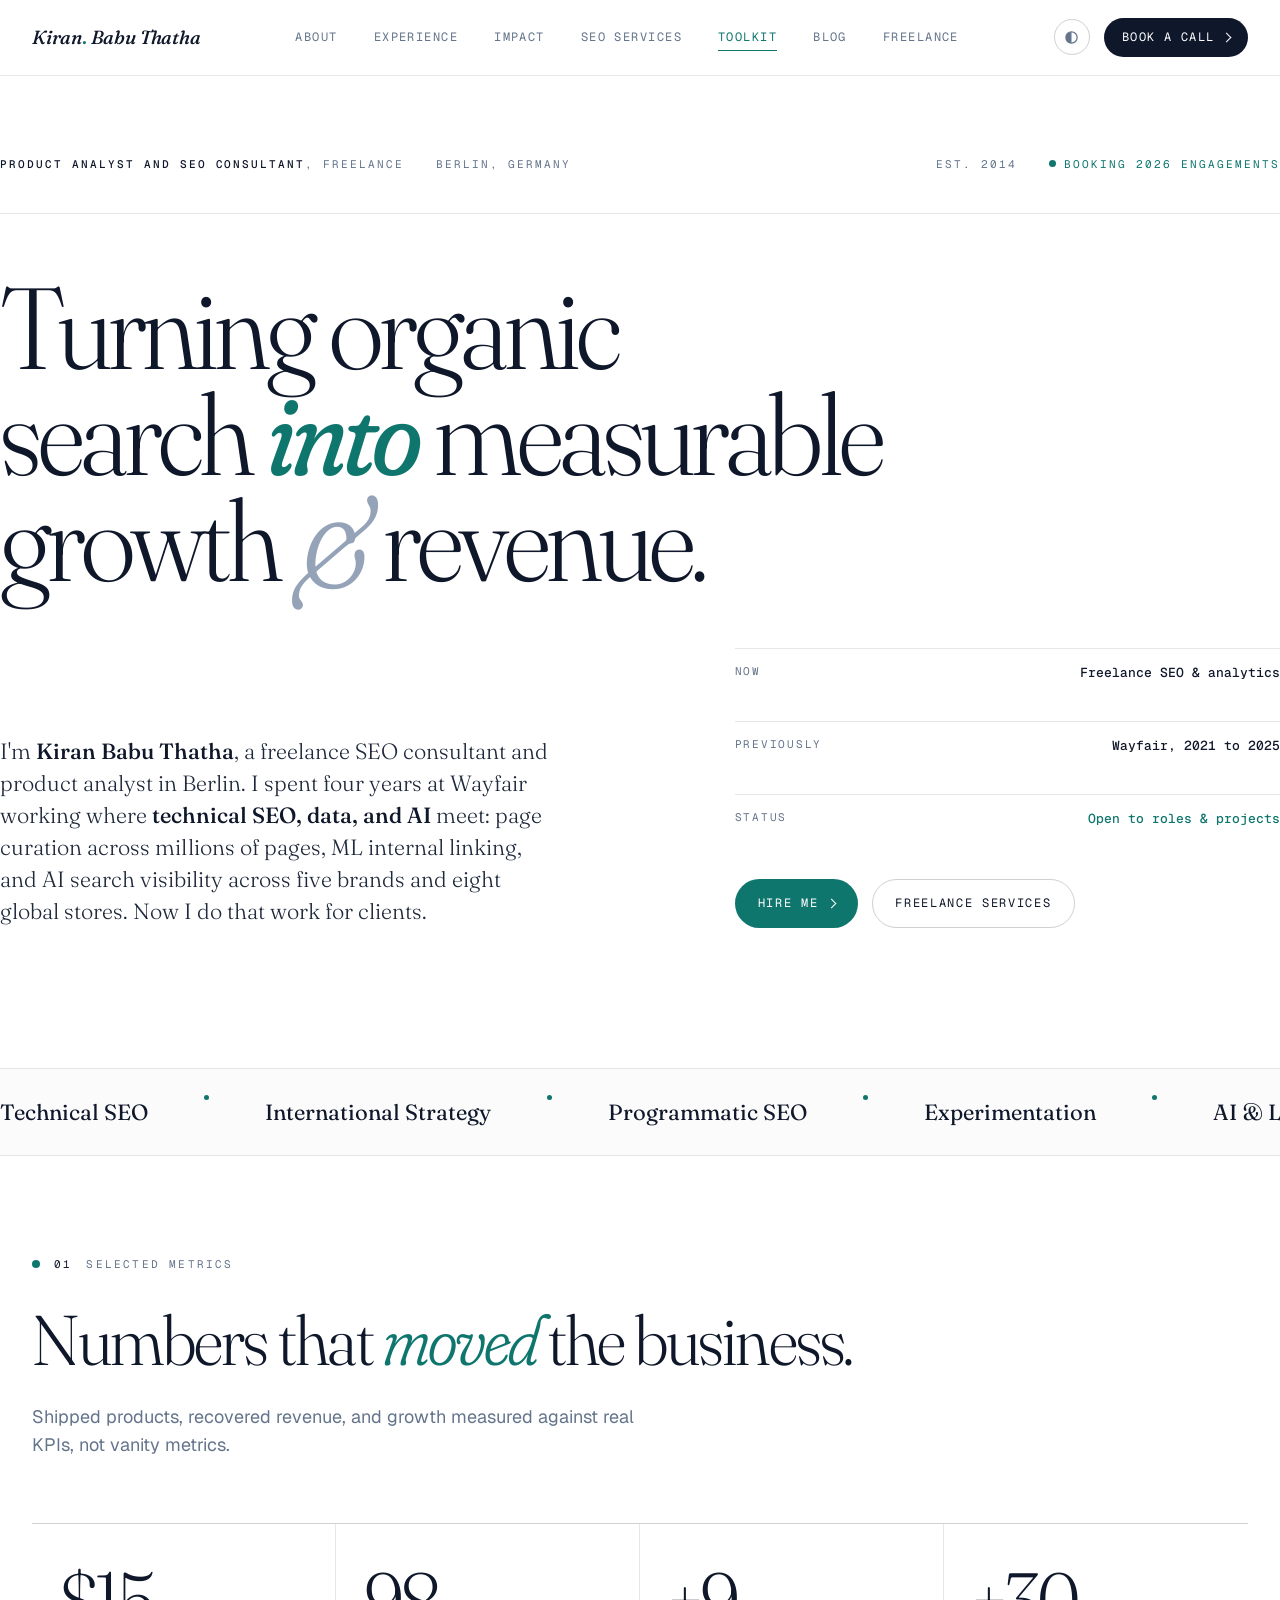
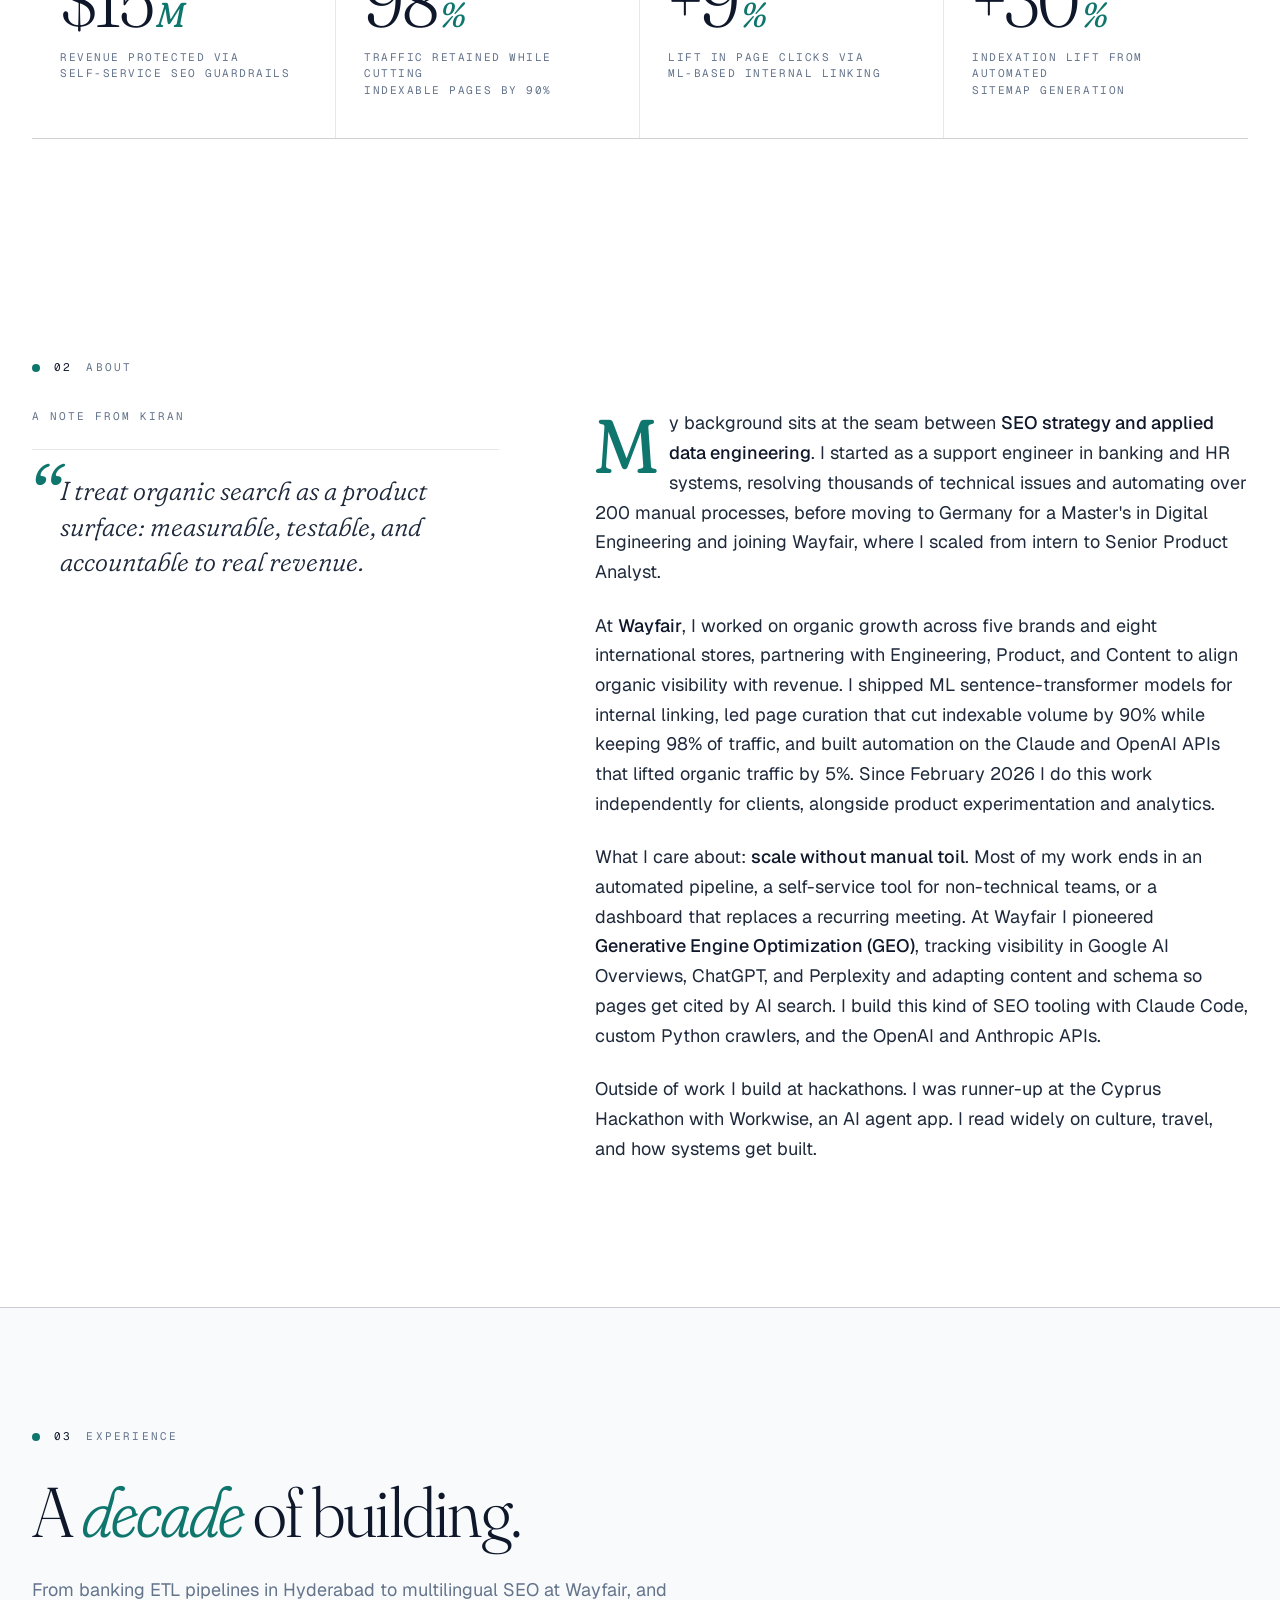
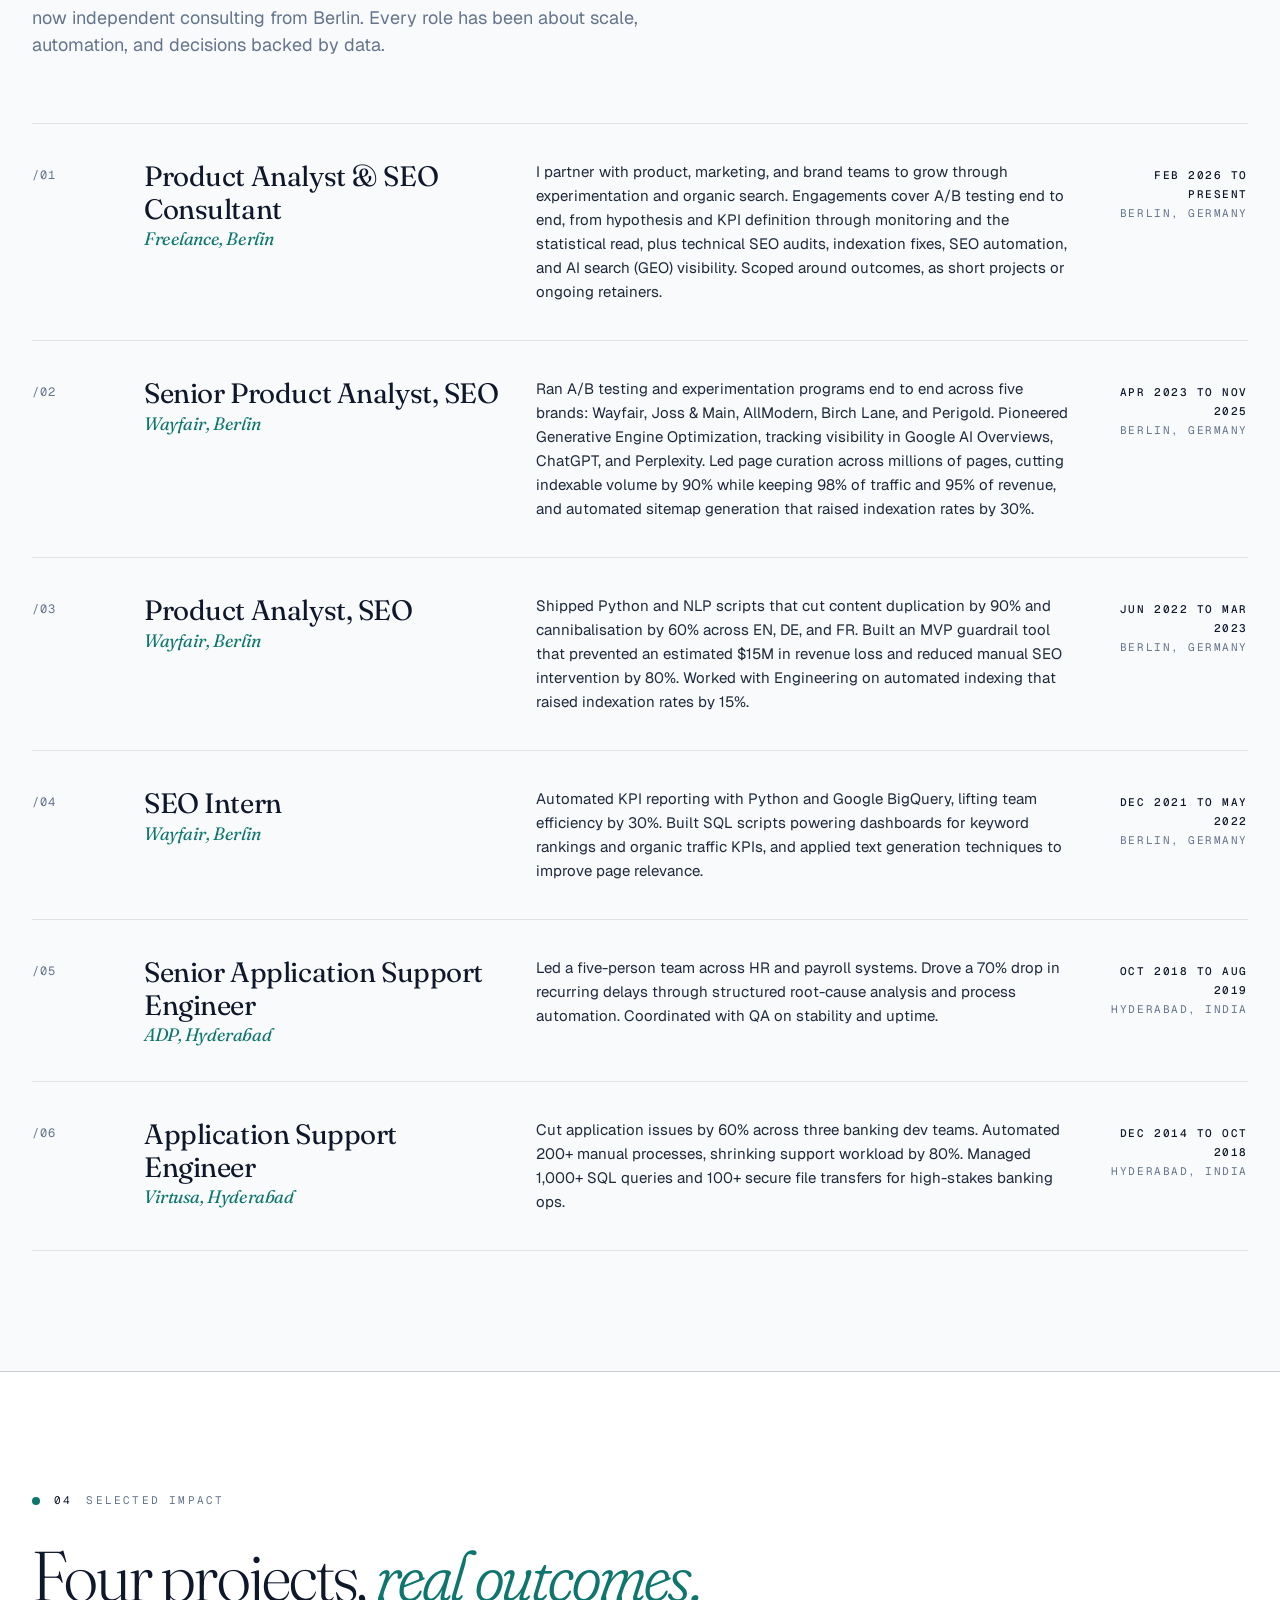
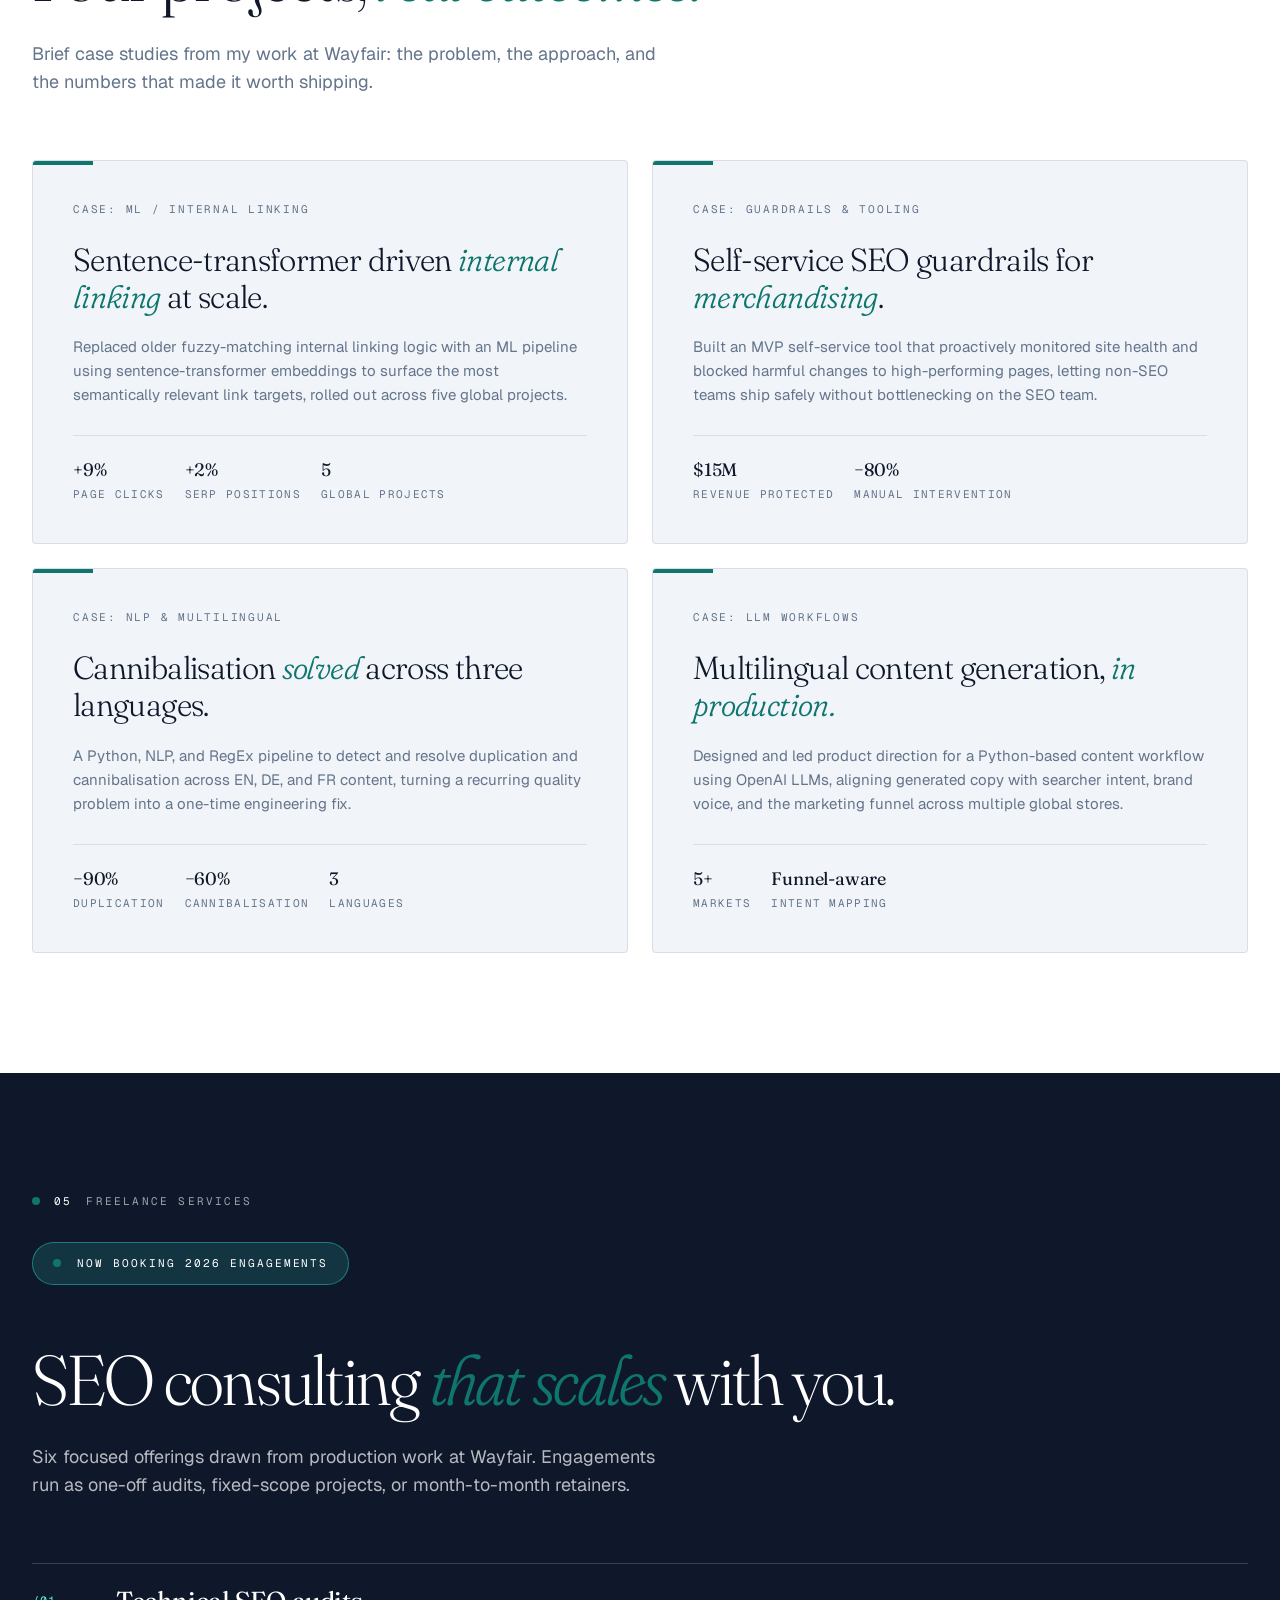
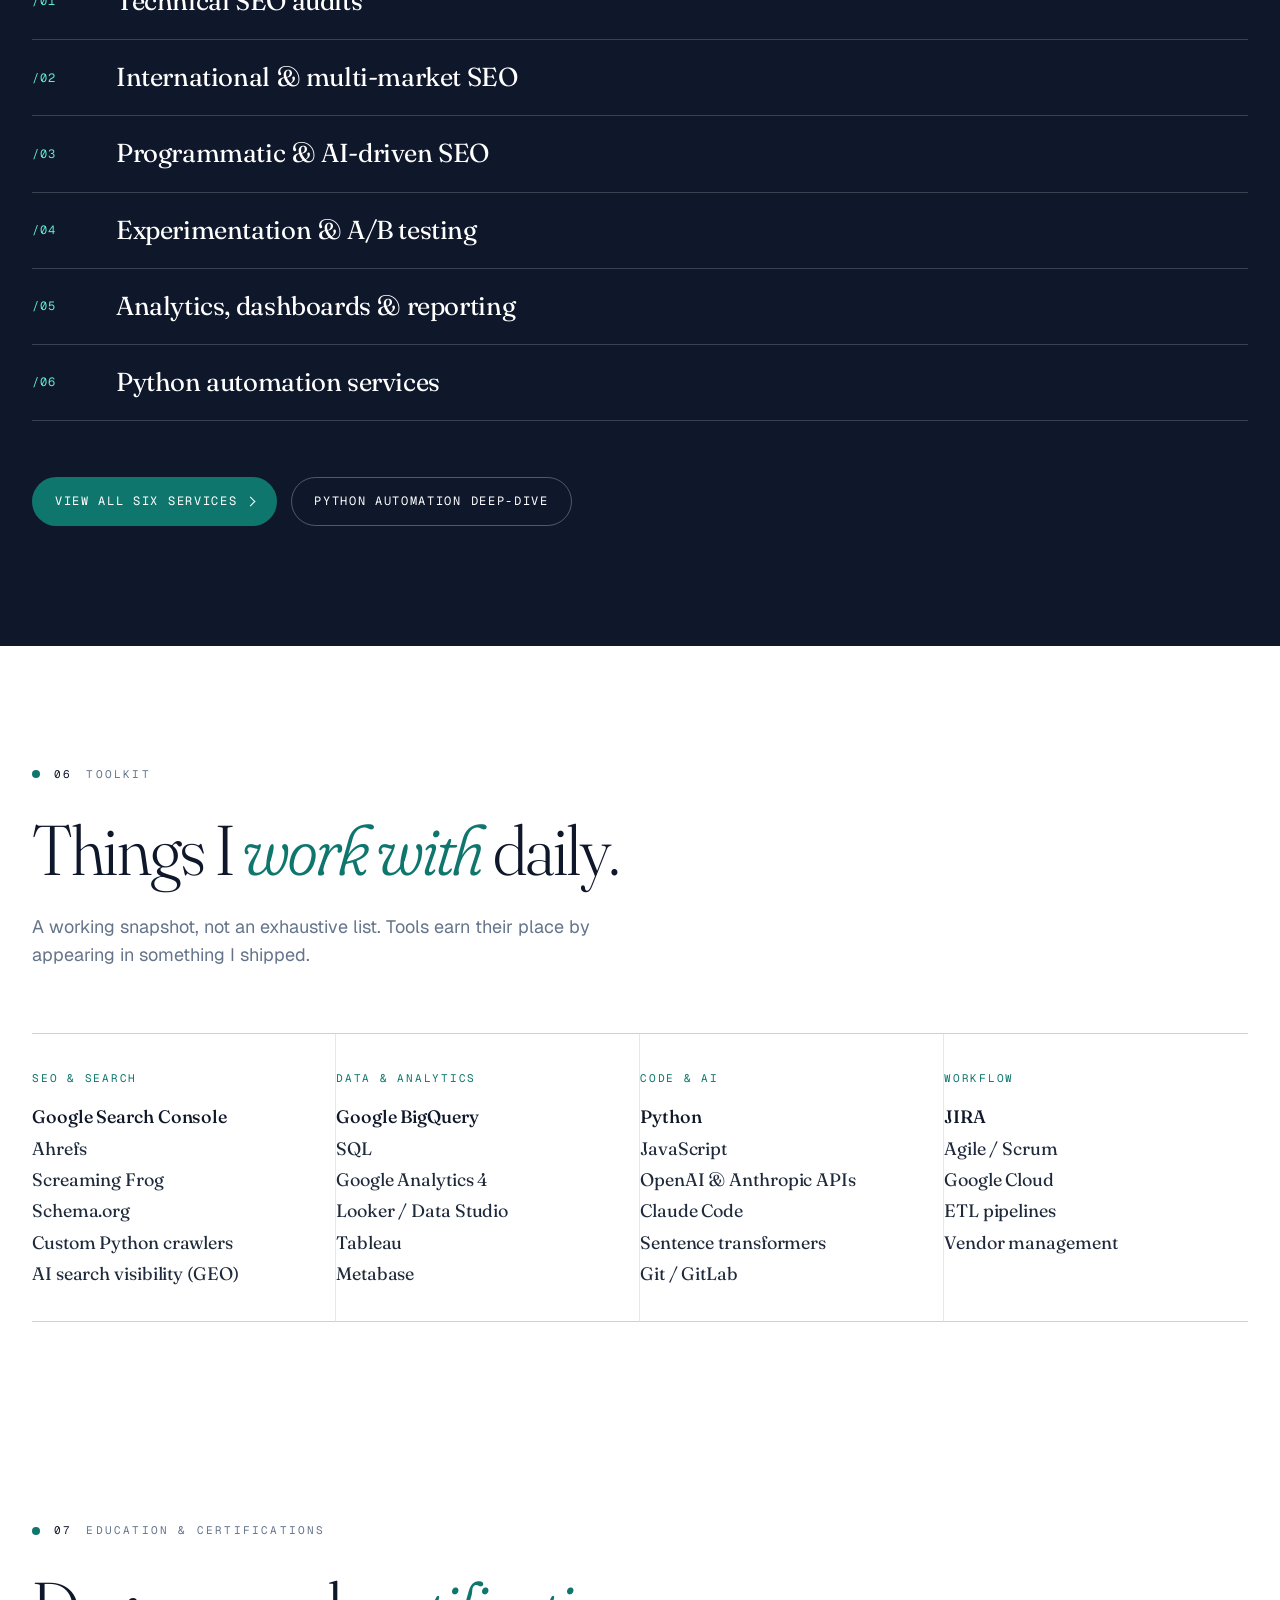
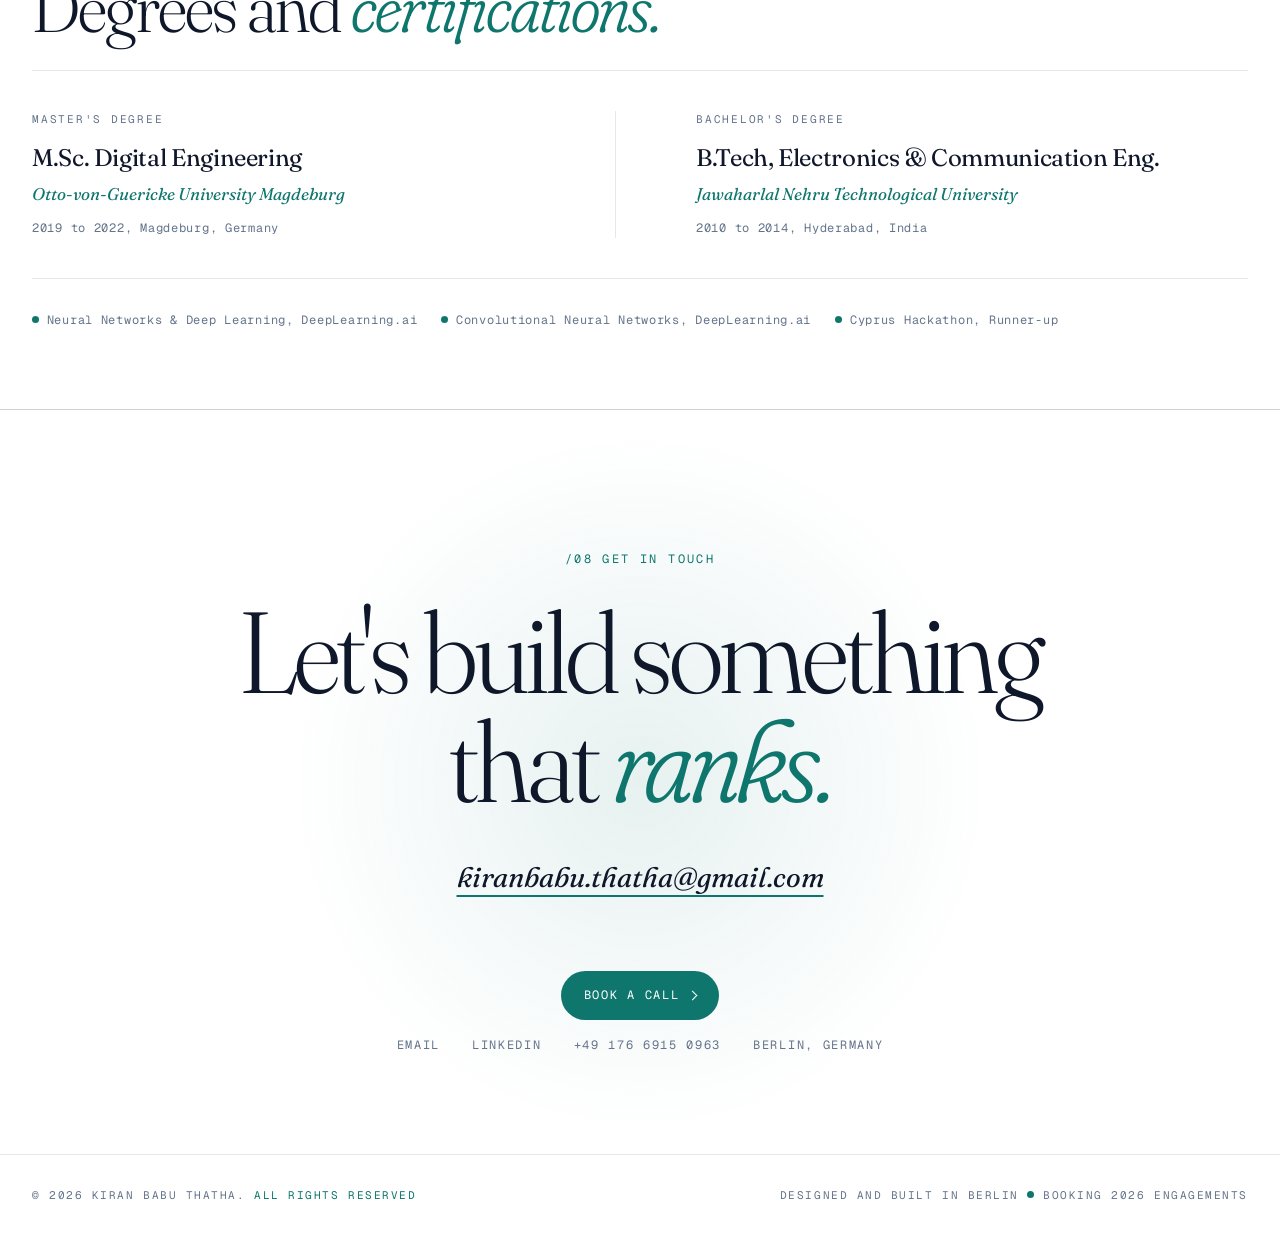
==== commit 35f933de: "Version styles.css and theme.js URLs to bust stale browser caches Cloudflare serves assets with max-" ====
--- a/index.html
+++ b/index.html
@@ -38,7 +38,7 @@
 <link rel="preconnect" href="https://fonts.gstatic.com" crossorigin>
 <link href="https://fonts.googleapis.com/css2?family=Fraunces:ital,opsz,wght@0,9..144,300..900;1,9..144,300..900&family=Geist:wght@300..700&family=Geist+Mono:wght@400..600&display=swap" rel="stylesheet">
 
-<link rel="stylesheet" href="styles.css">
+<link rel="stylesheet" href="styles.css?v=20260704">
 
 <!-- SCHEMA.ORG STRUCTURED DATA -->
 <script type="application/ld+json">
@@ -658,7 +658,7 @@
 });
 </script>
 
-<script src="theme.js" defer></script>
+<script src="theme.js?v=20260704" defer></script>
 
 </body>
 </html>
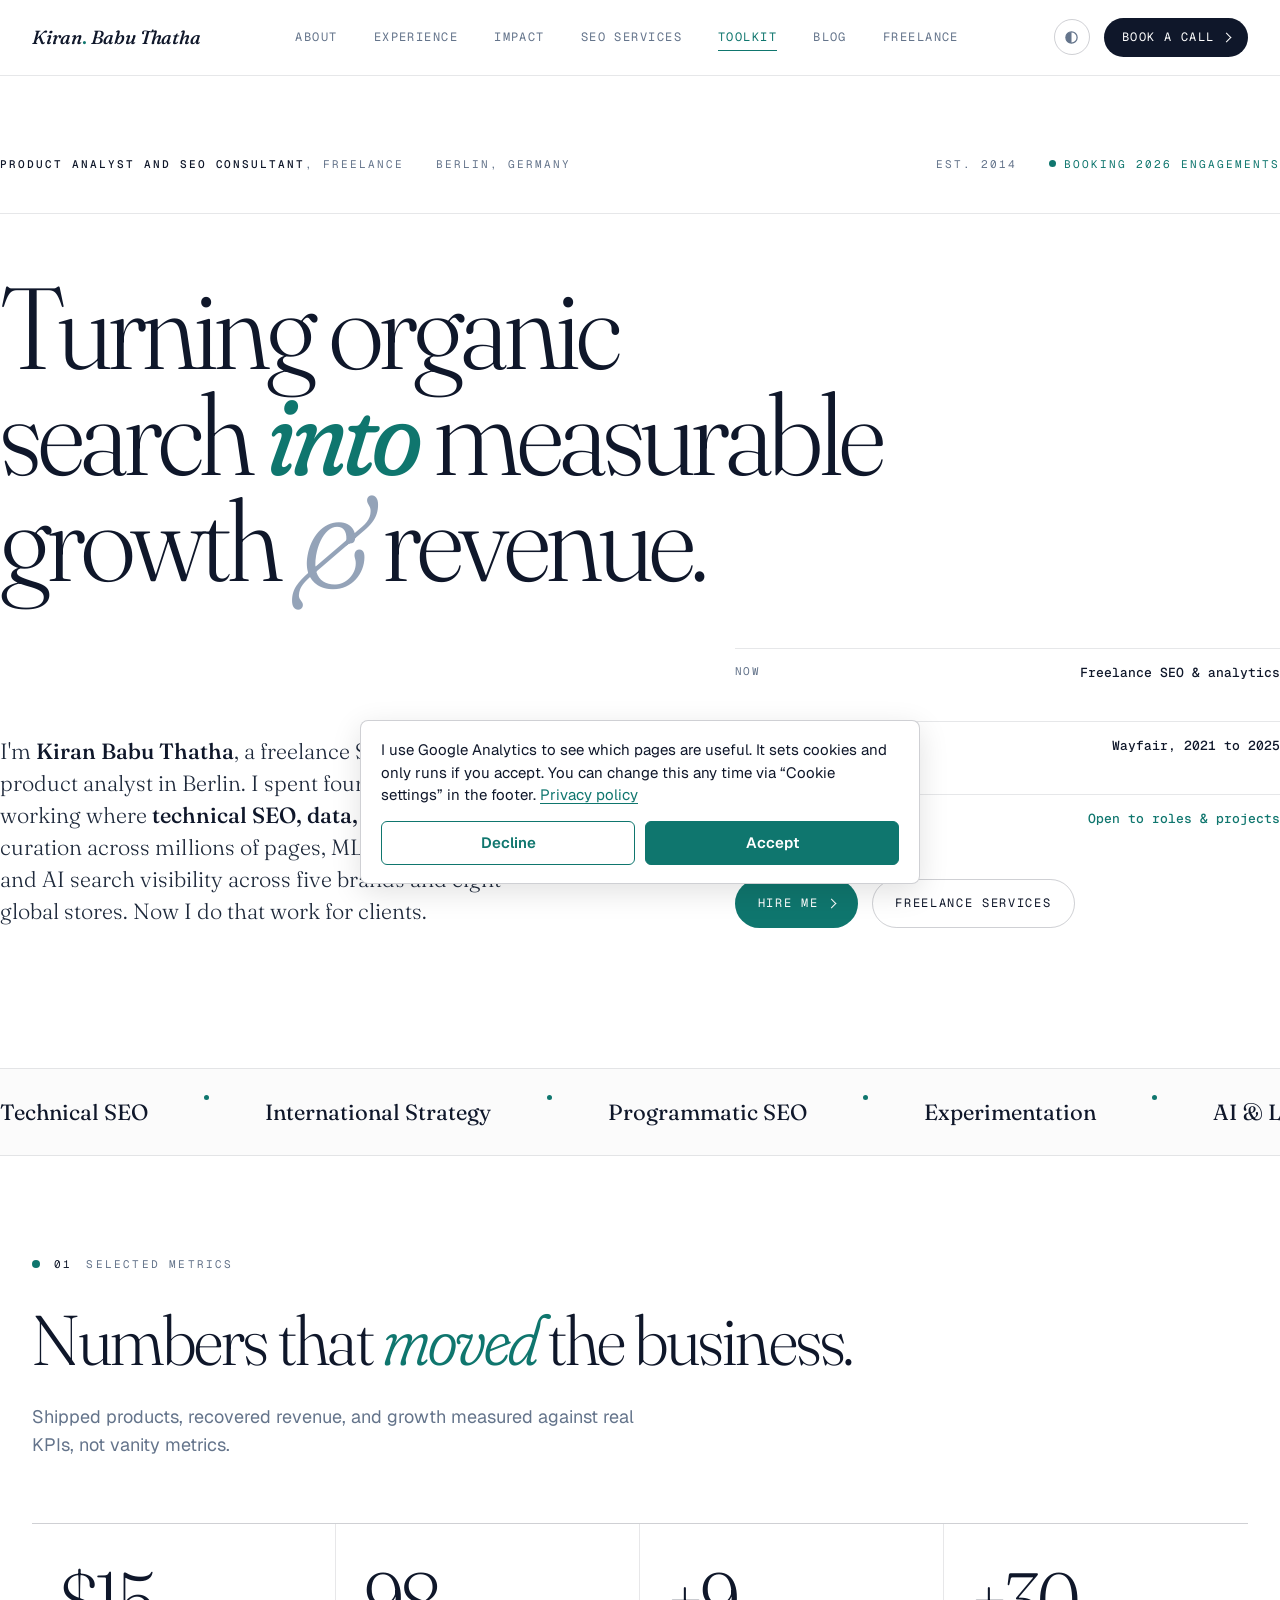
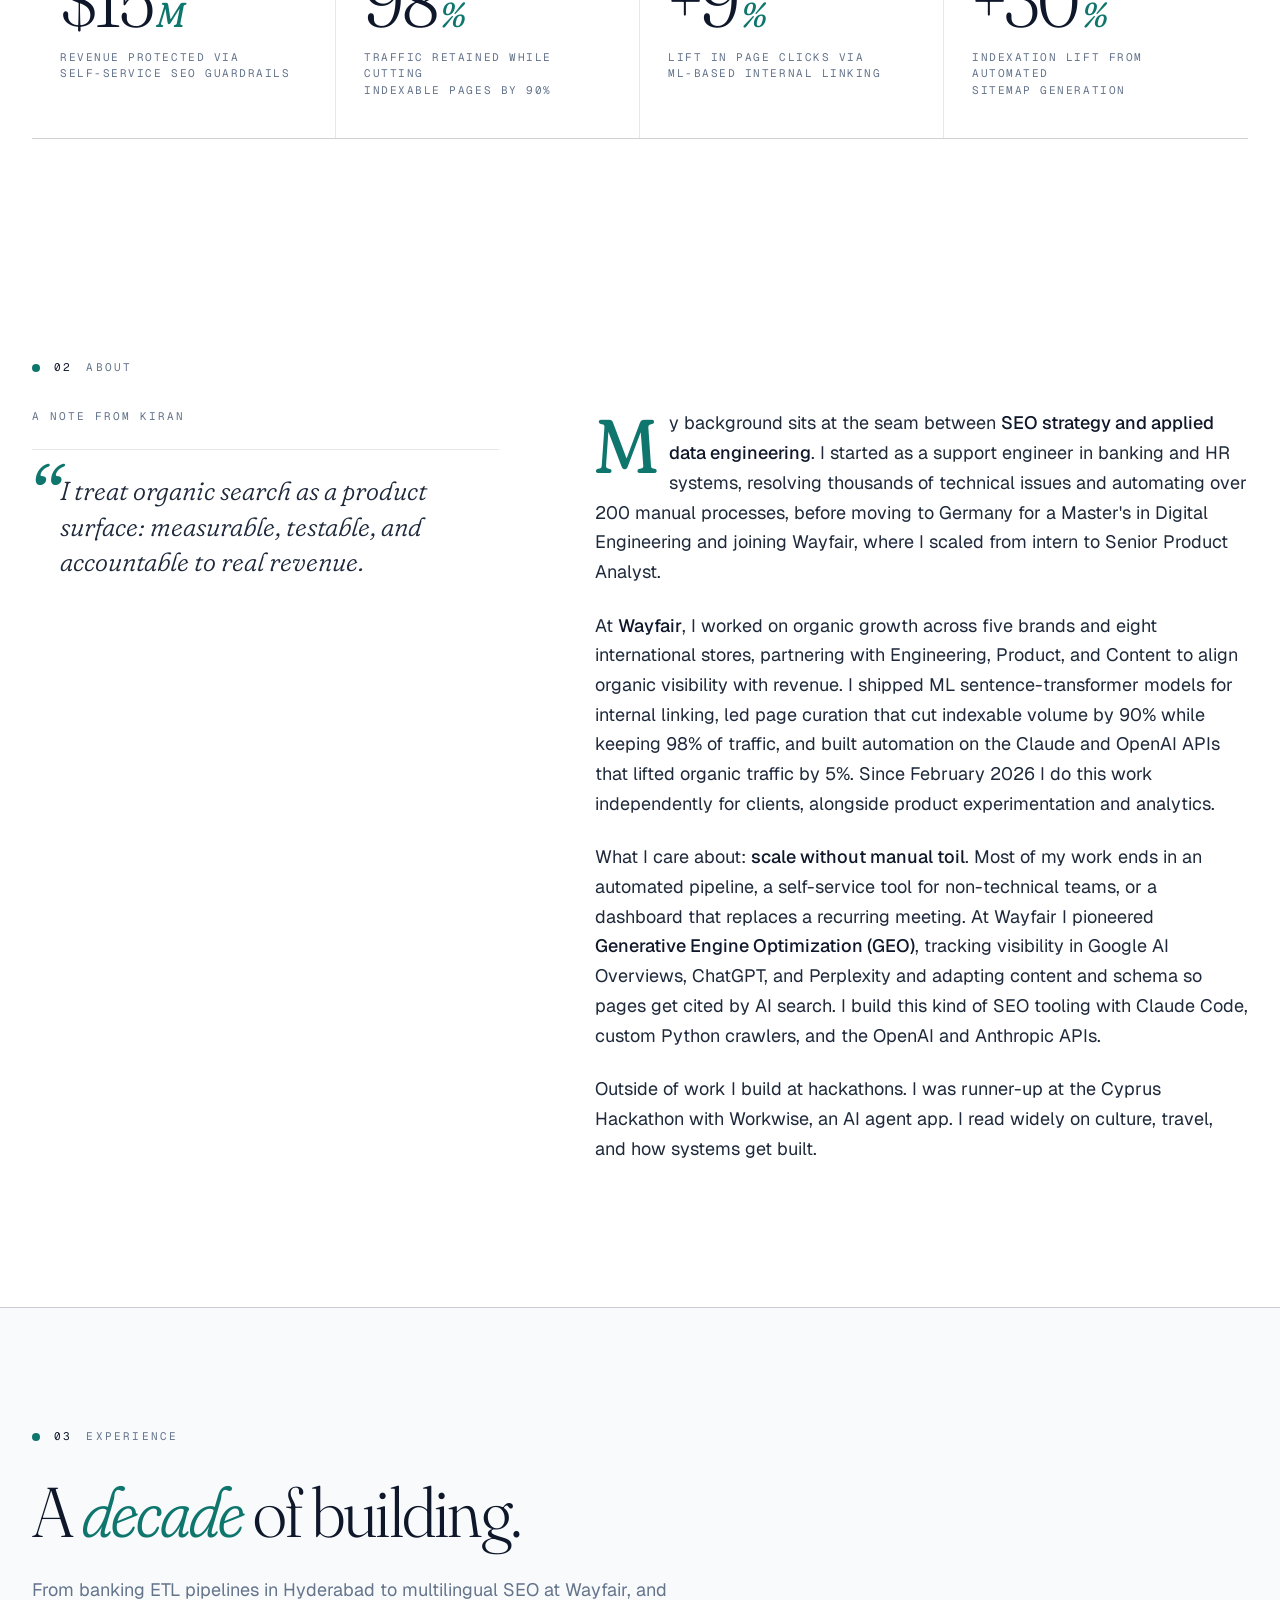
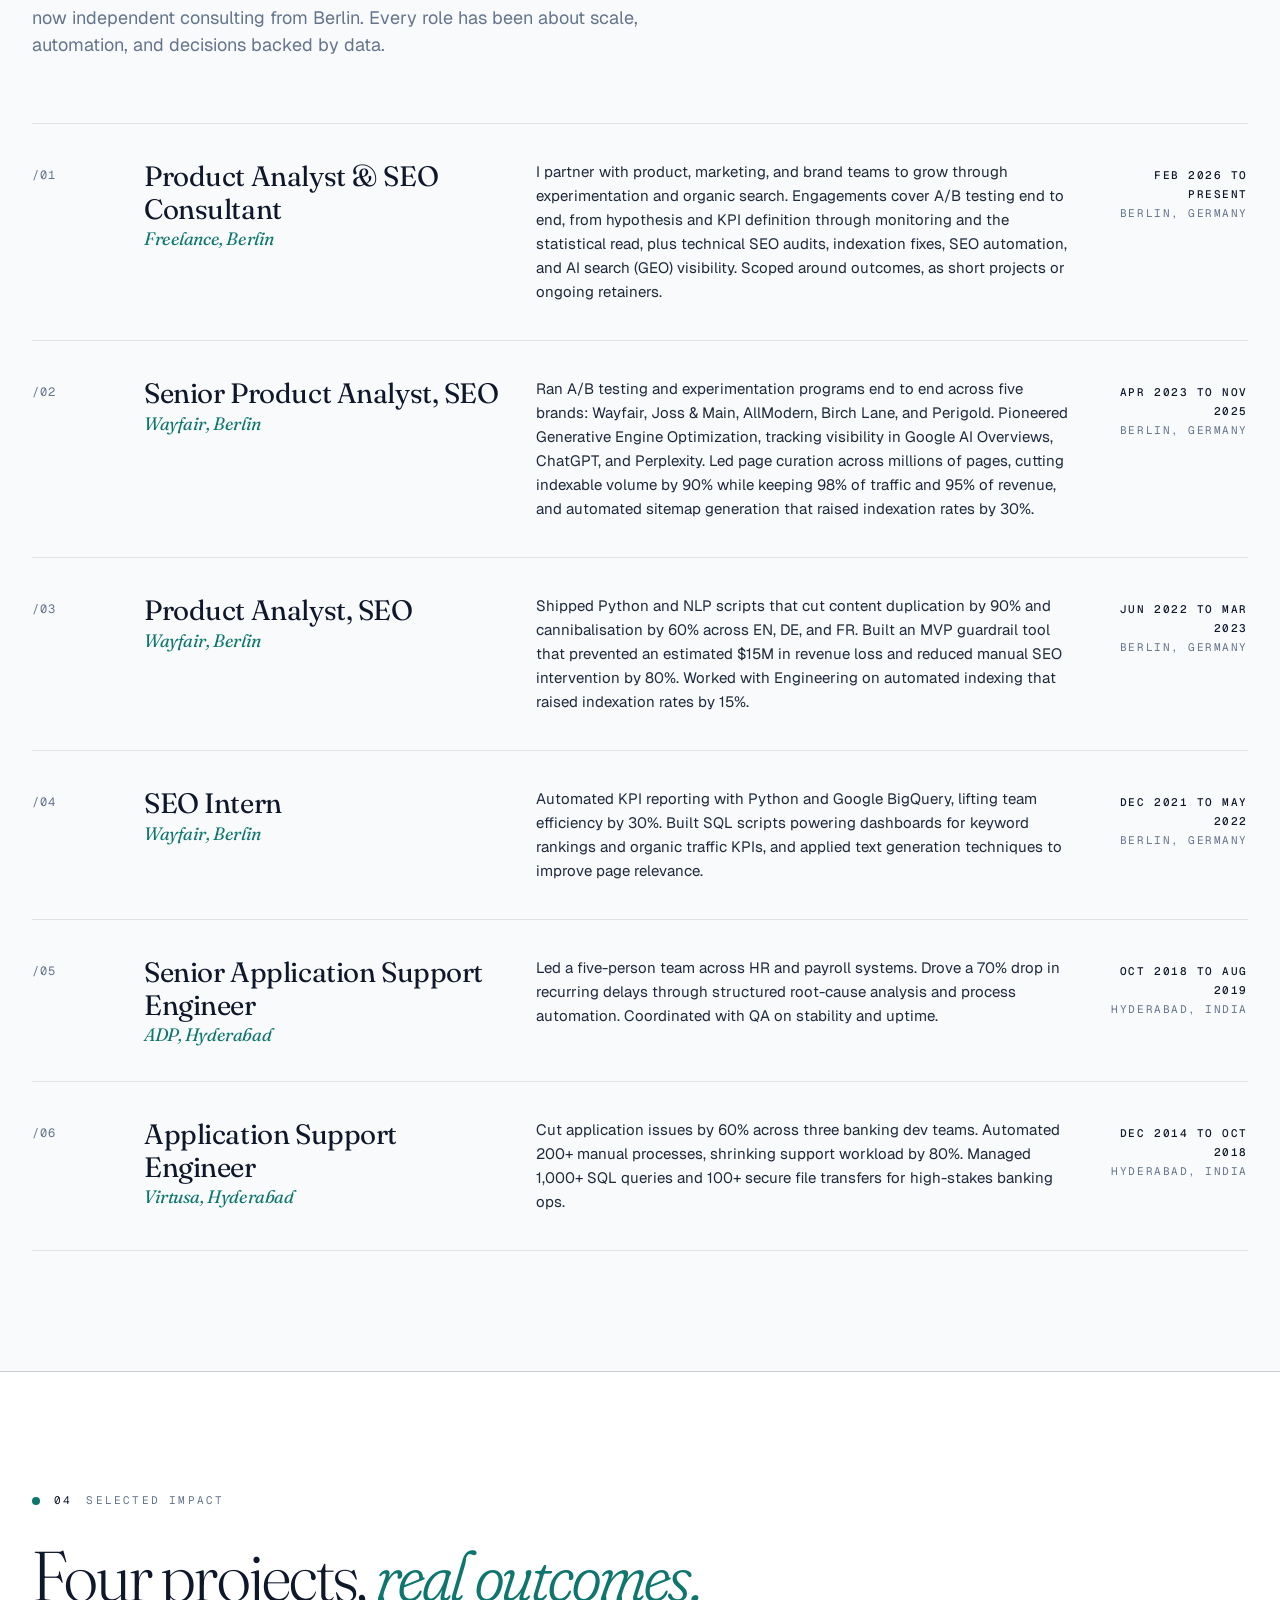
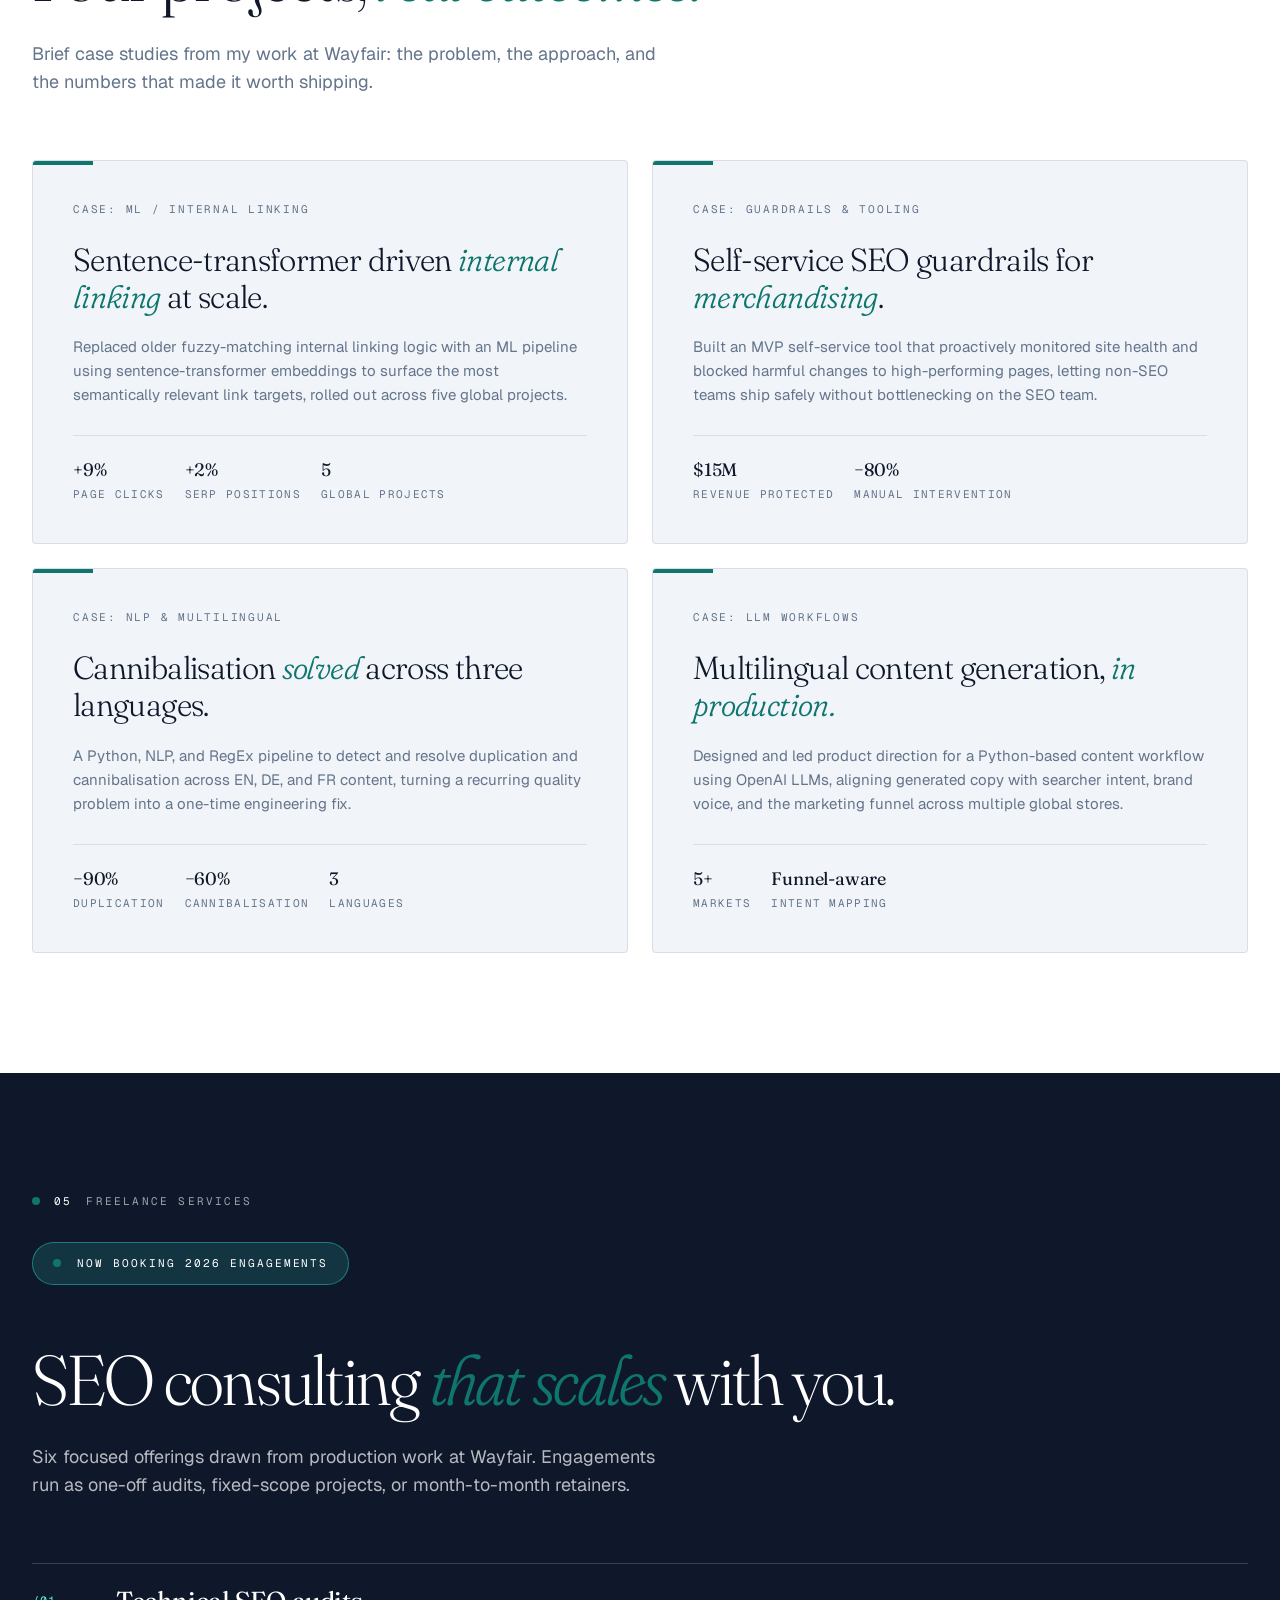
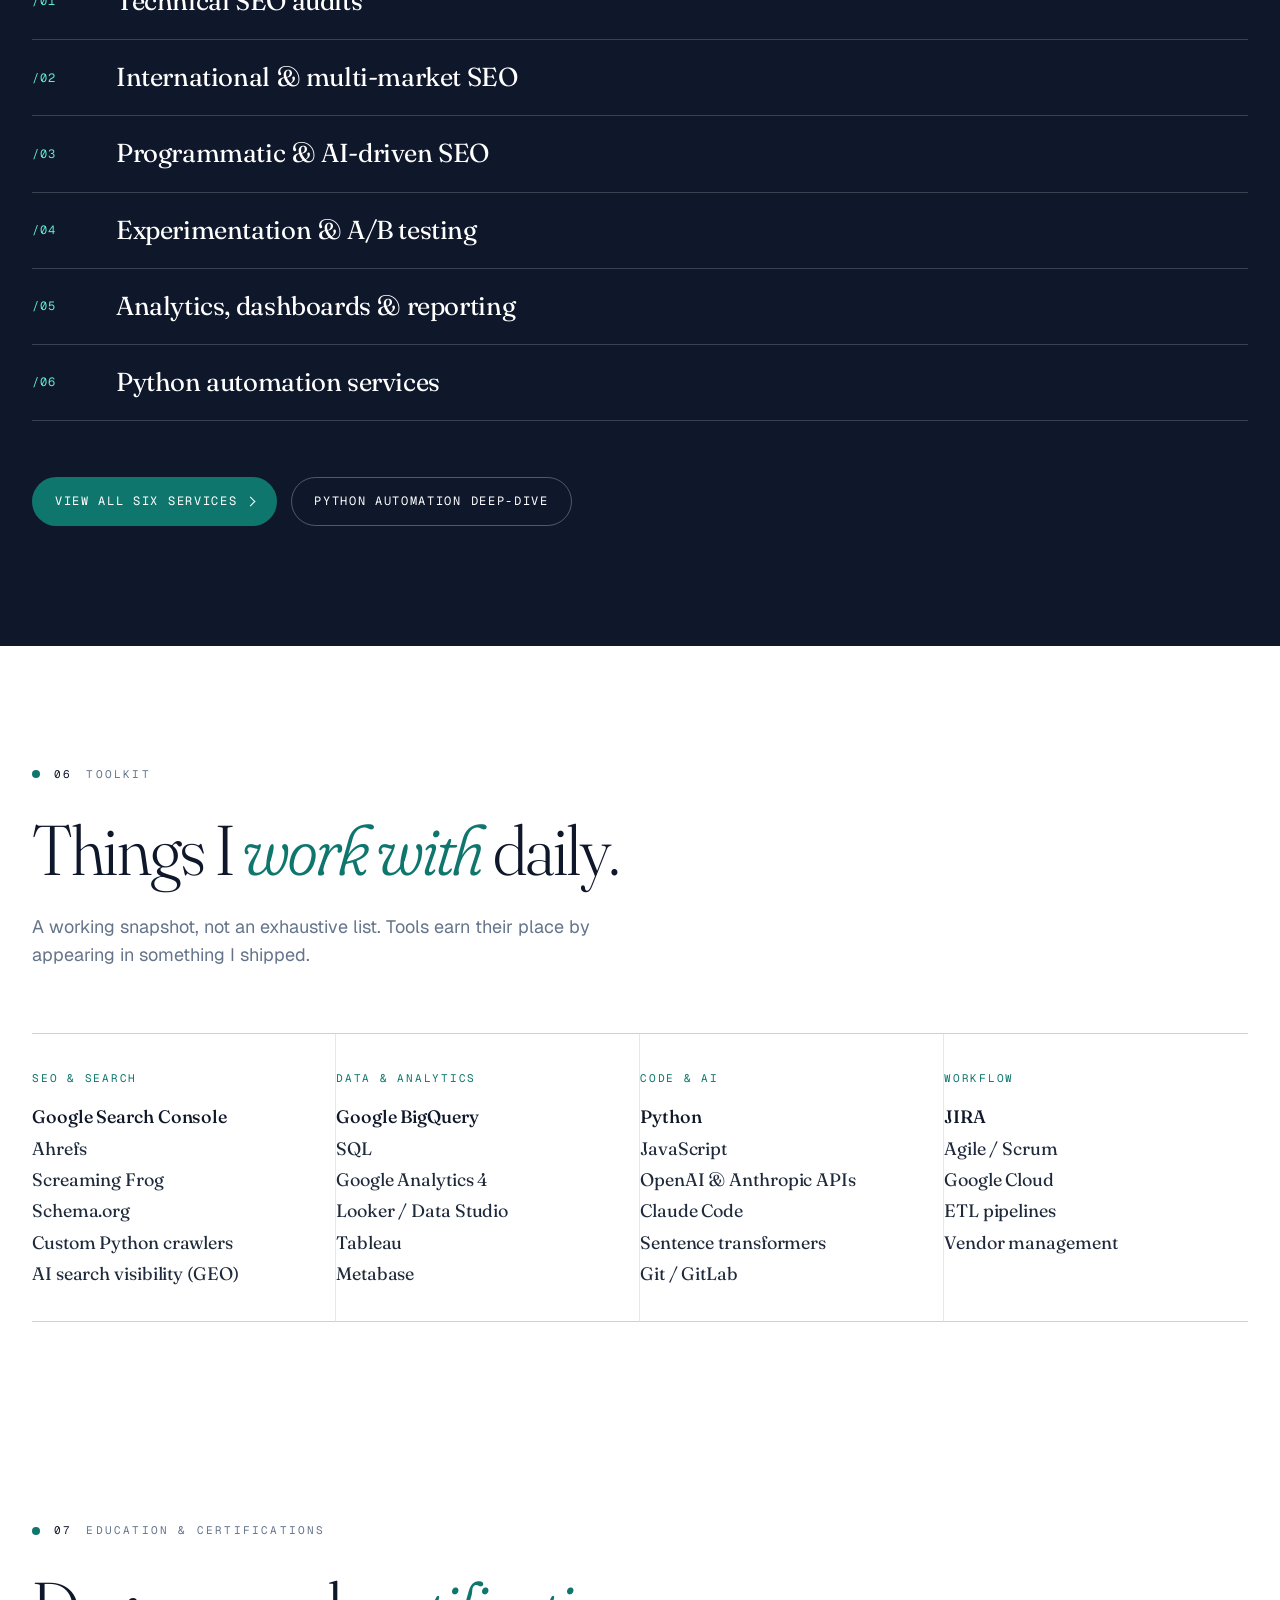
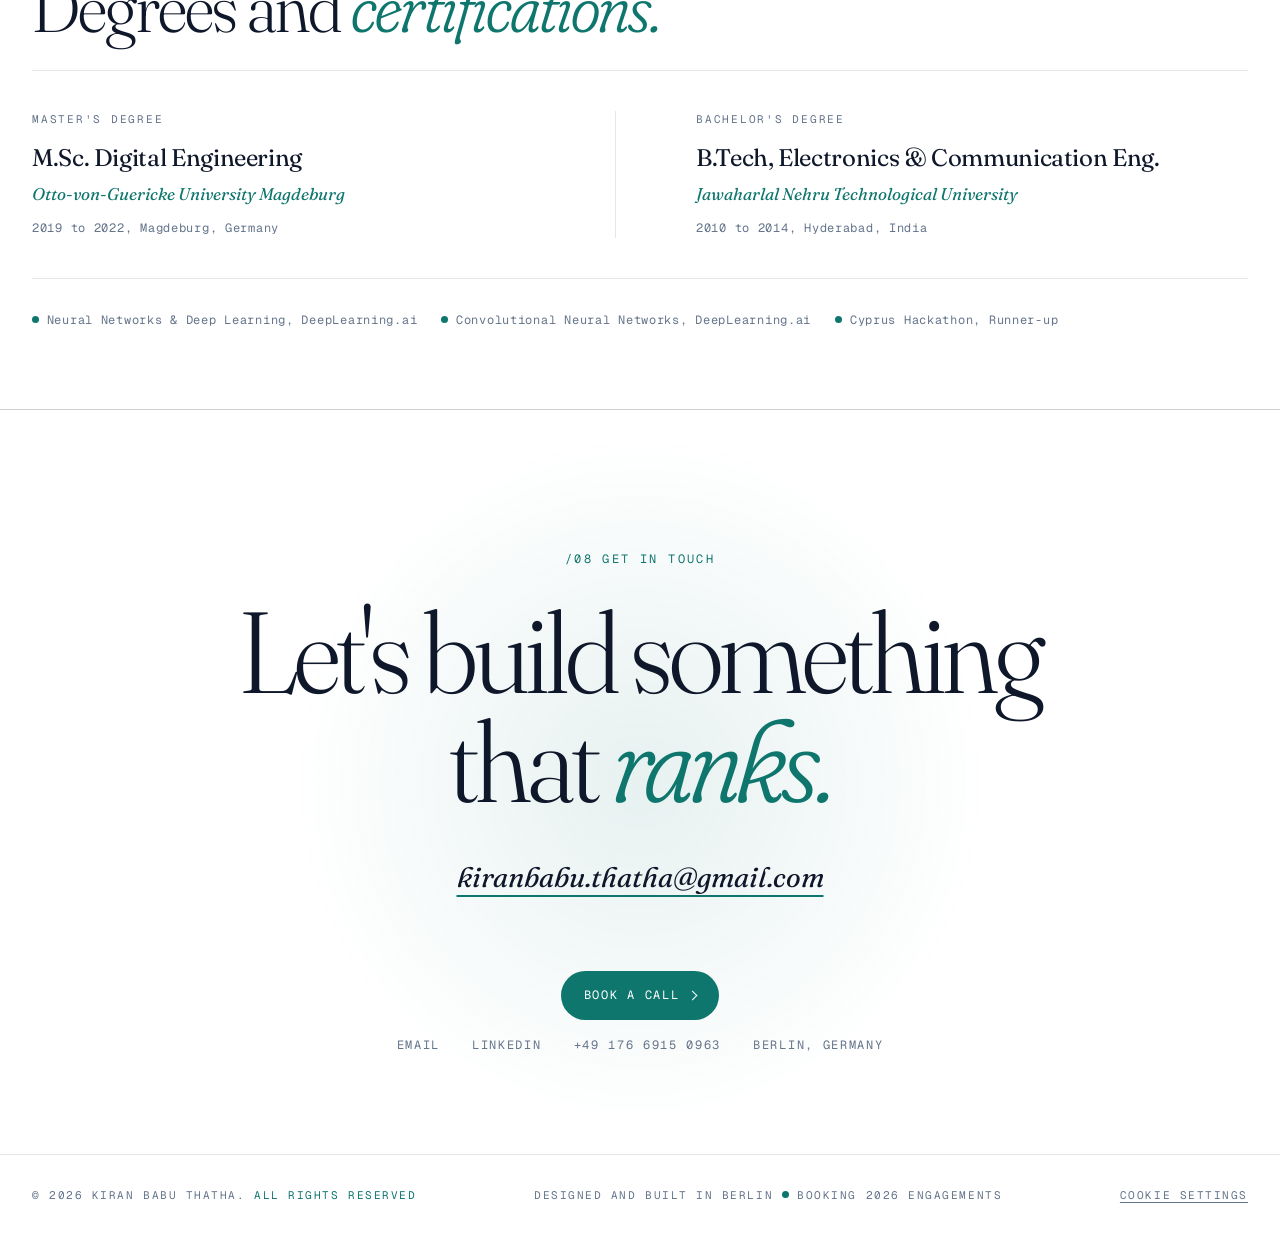
==== commit 10ecea76: "Add consent banner and consent-gated GTM Co-Authored-By: Claude Sonnet 5.5 <noreply@anthropic.com>" ====
--- a/index.html
+++ b/index.html
@@ -4,6 +4,7 @@
 <meta charset="UTF-8" />
 <meta name="viewport" content="width=device-width, initial-scale=1.0" />
 <script>(function(){try{var t=localStorage.getItem('theme');if(t==='light'||t==='dark')document.documentElement.setAttribute('data-theme',t);}catch(e){}})();</script>
+<script src="/consent.js?v=20261118" defer></script>
 <meta name="theme-color" content="#FFFFFF" media="(prefers-color-scheme: light)" />
 <meta name="theme-color" content="#0B1220" media="(prefers-color-scheme: dark)" />
 <title>Kiran Babu Thatha: Freelance SEO Consultant in Berlin</title>
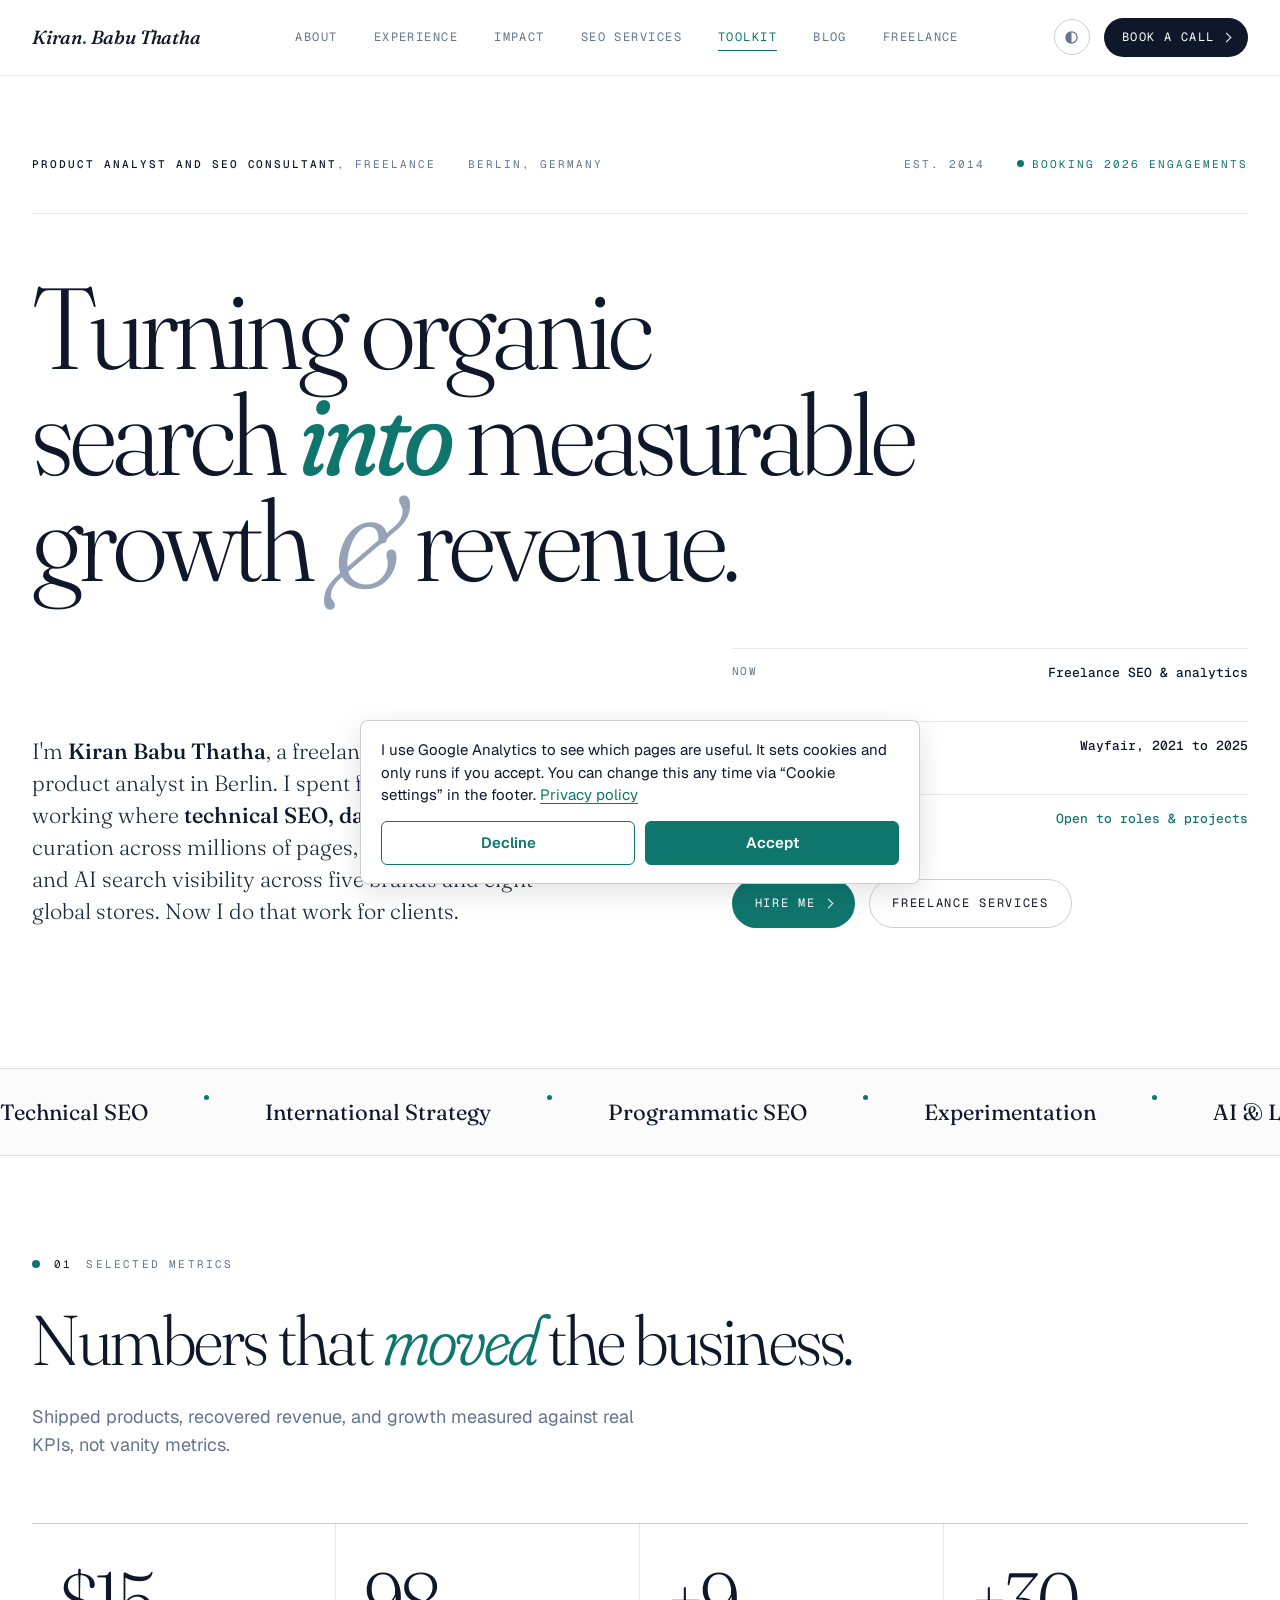
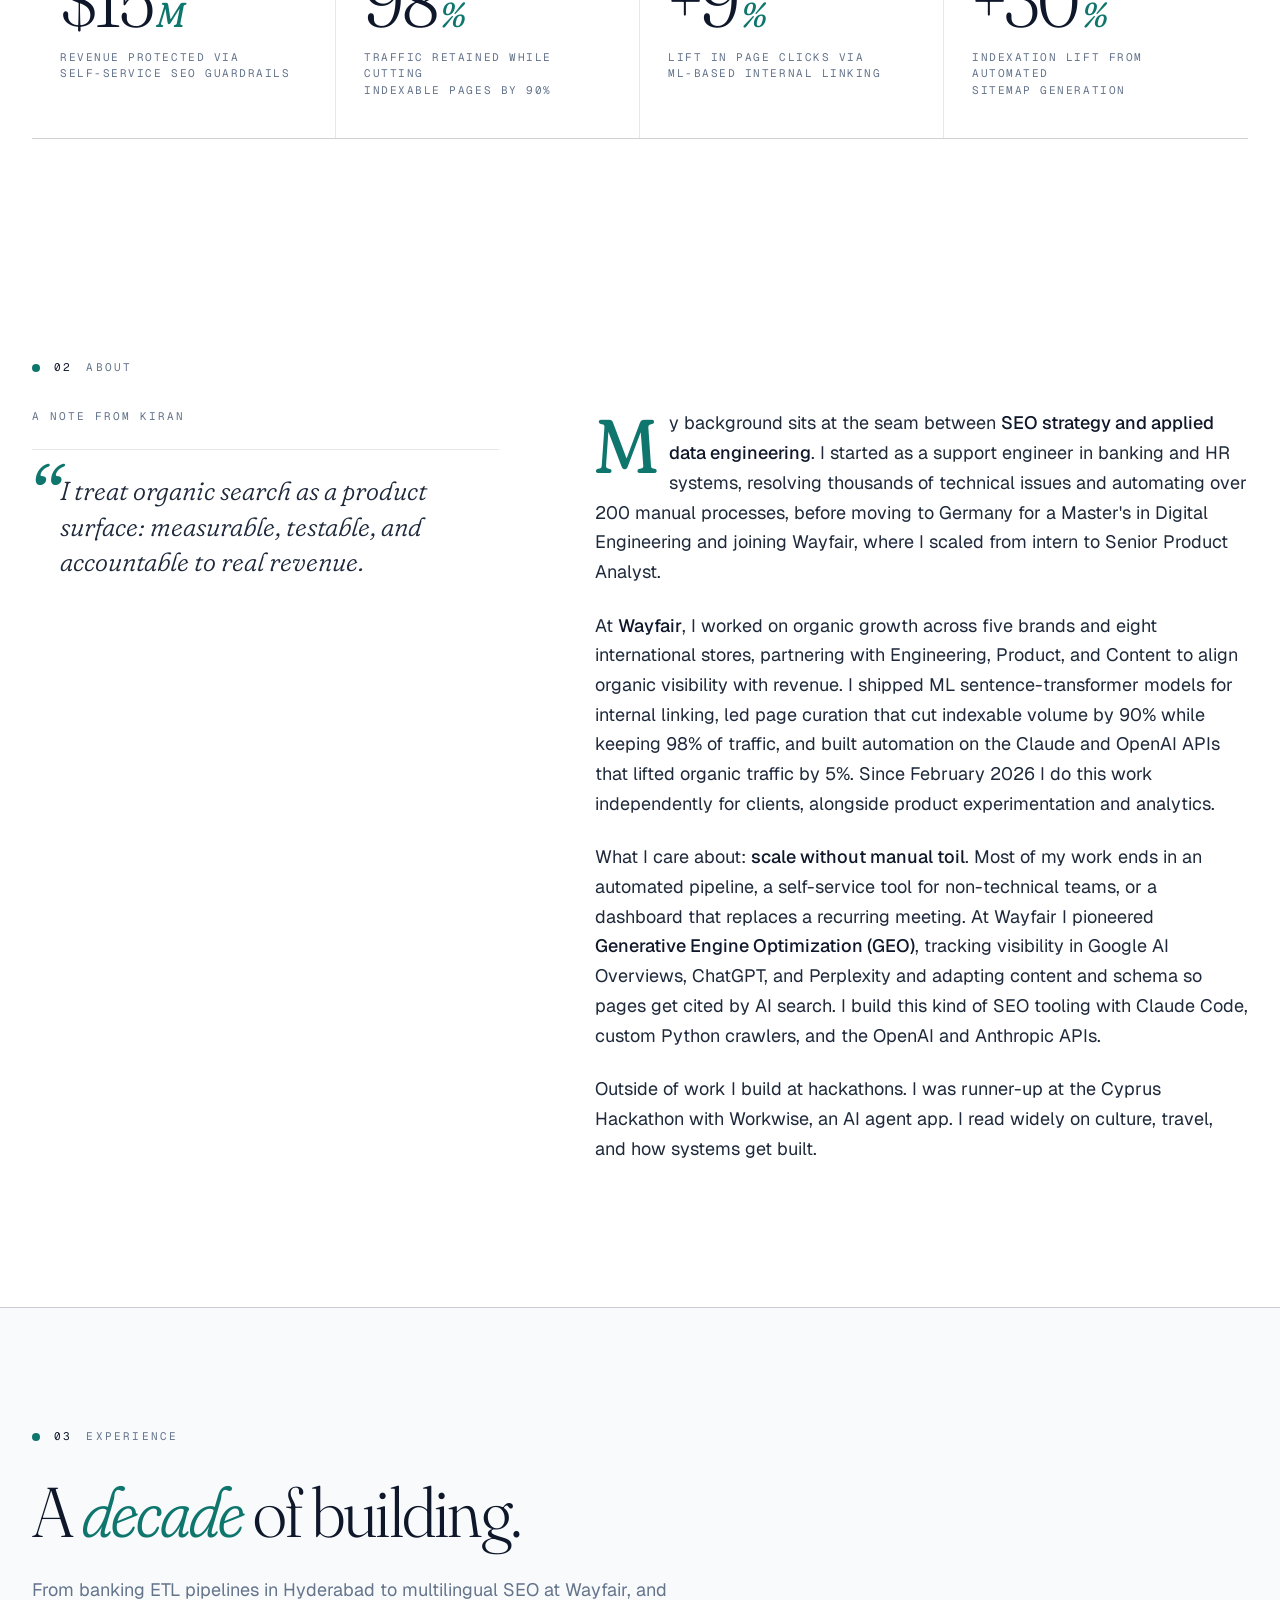
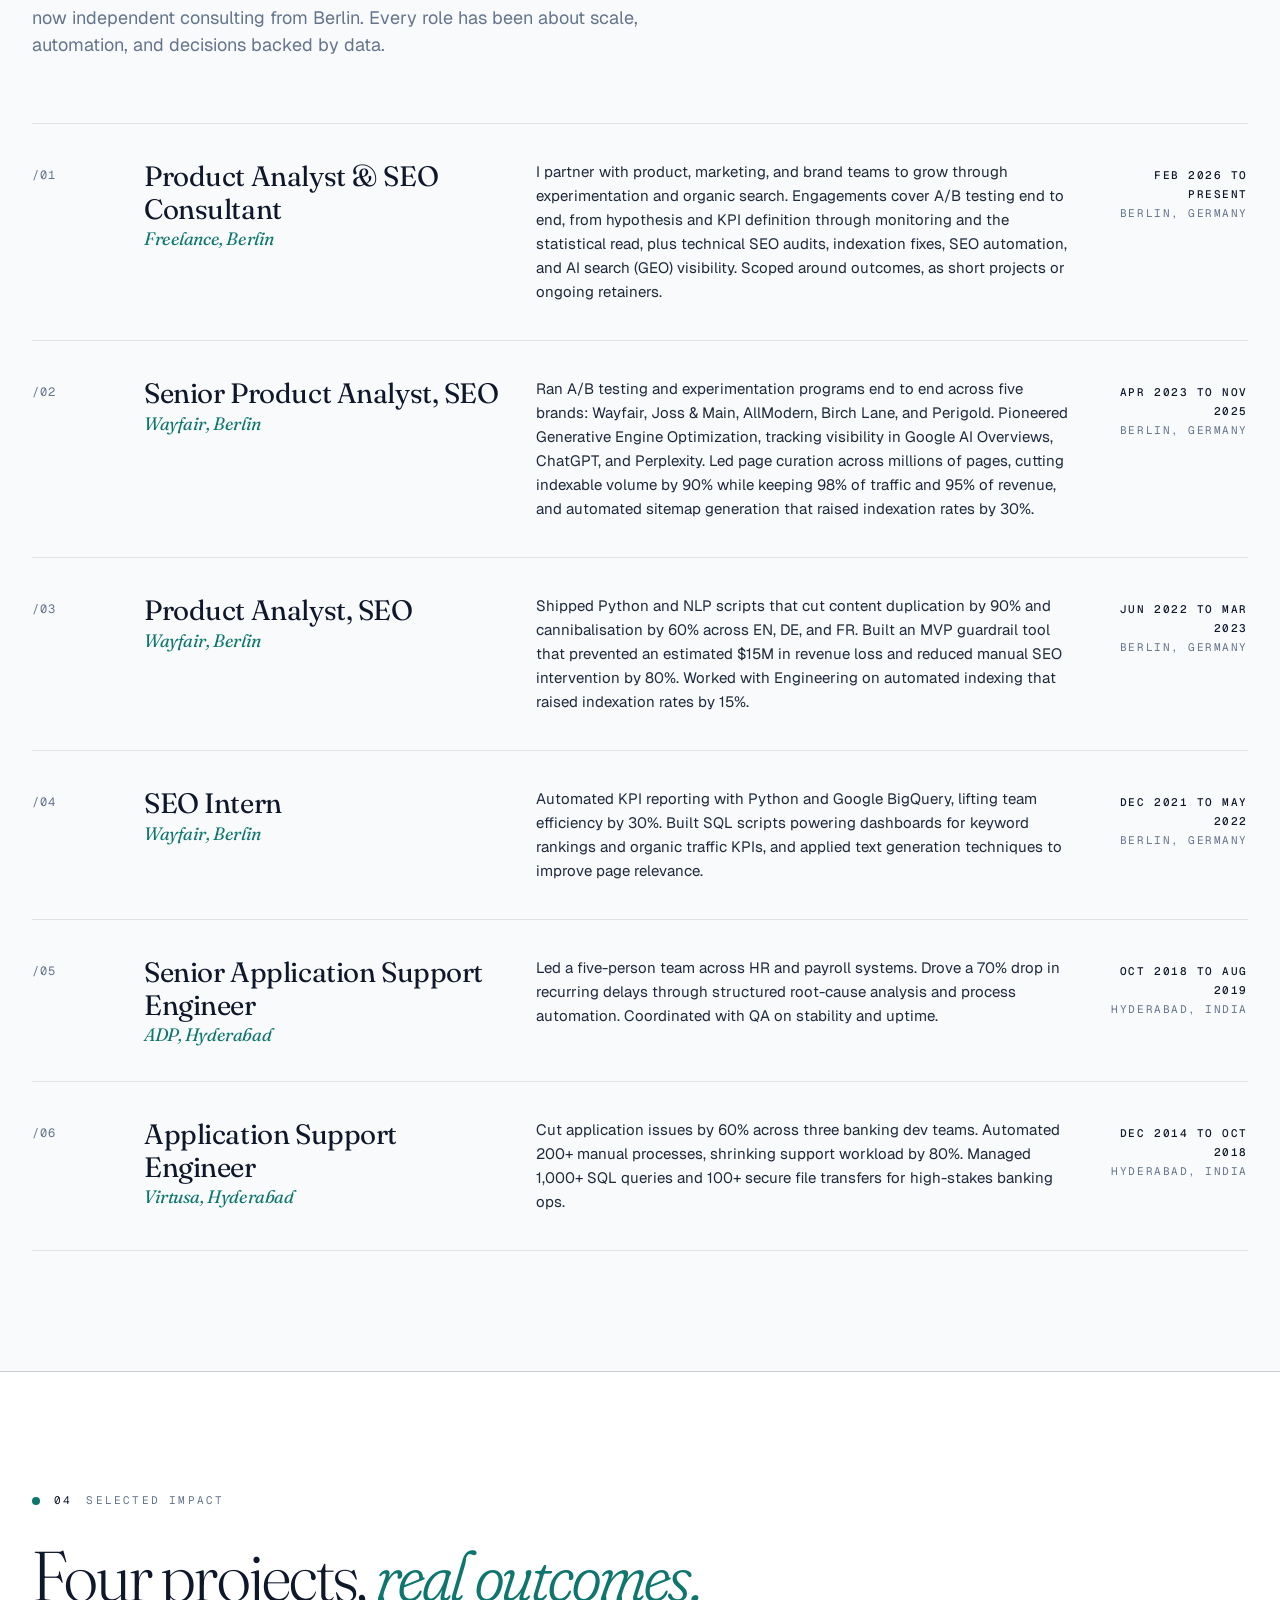
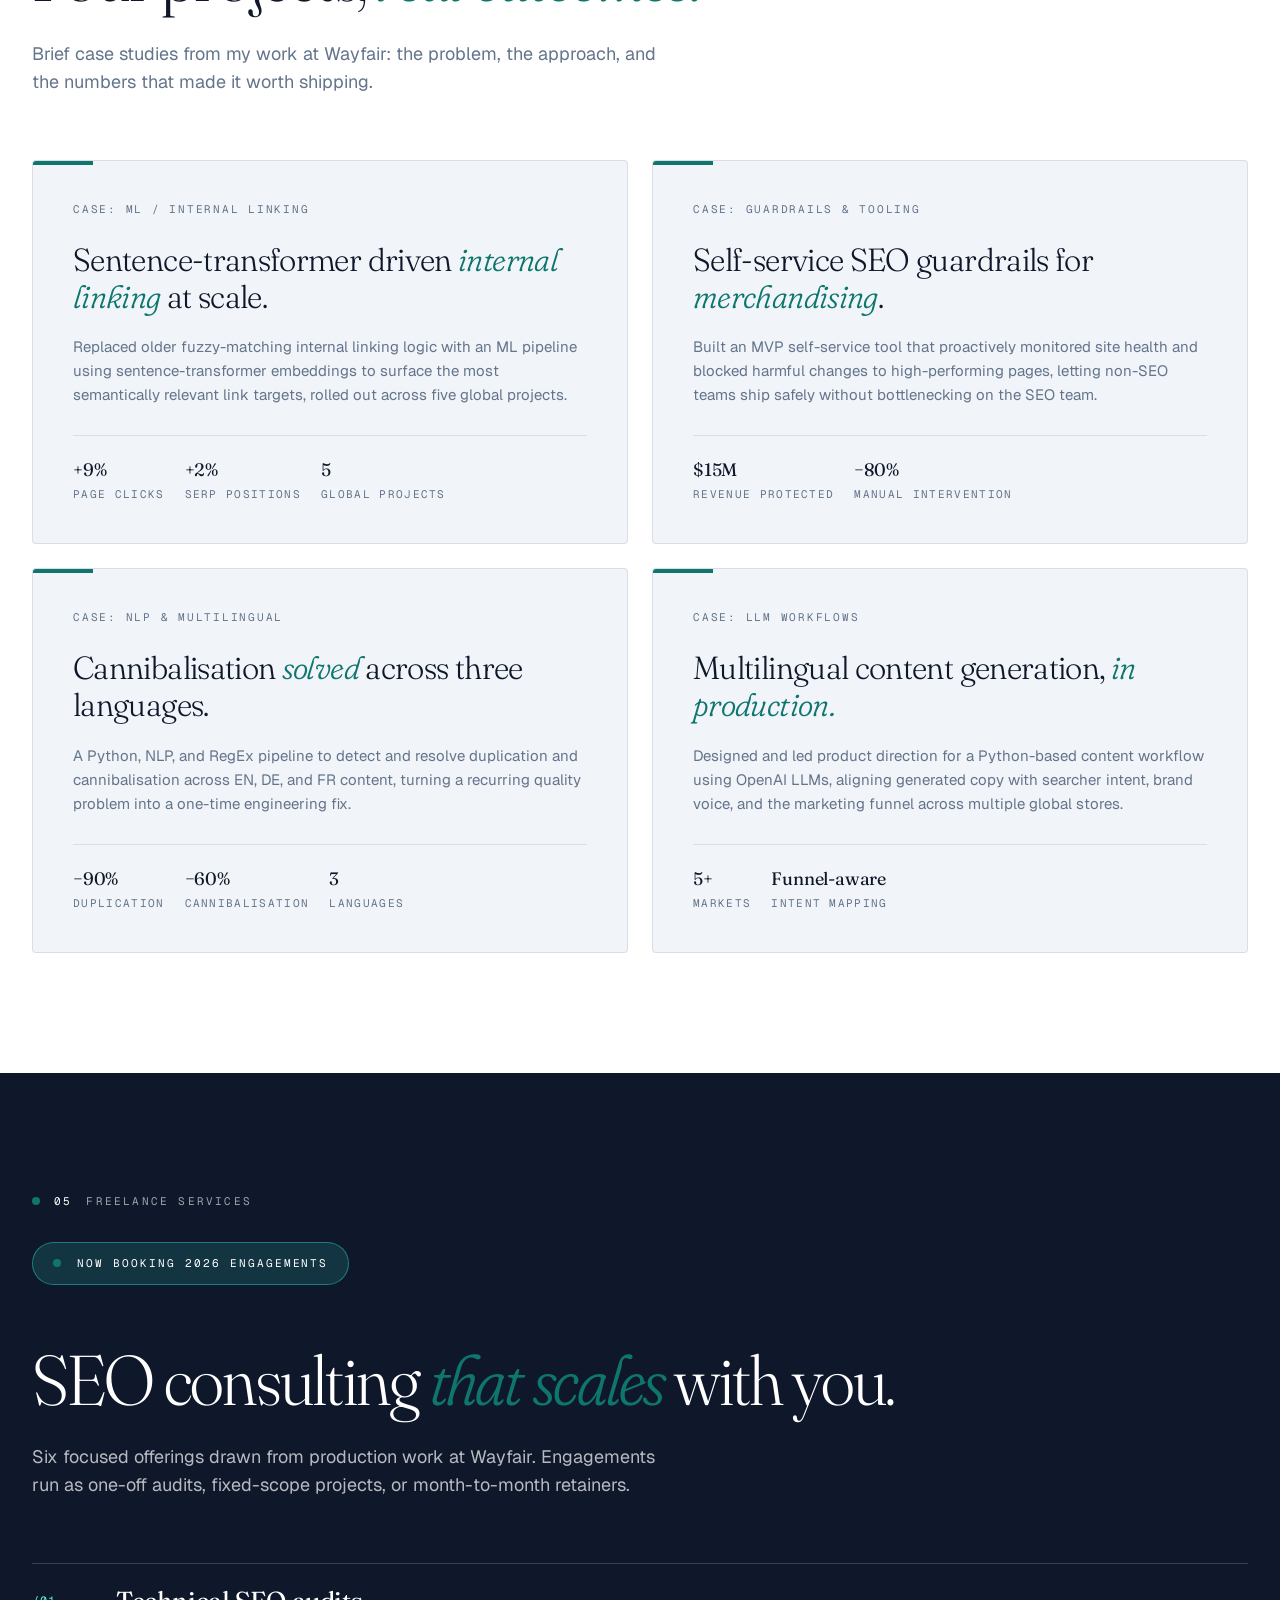
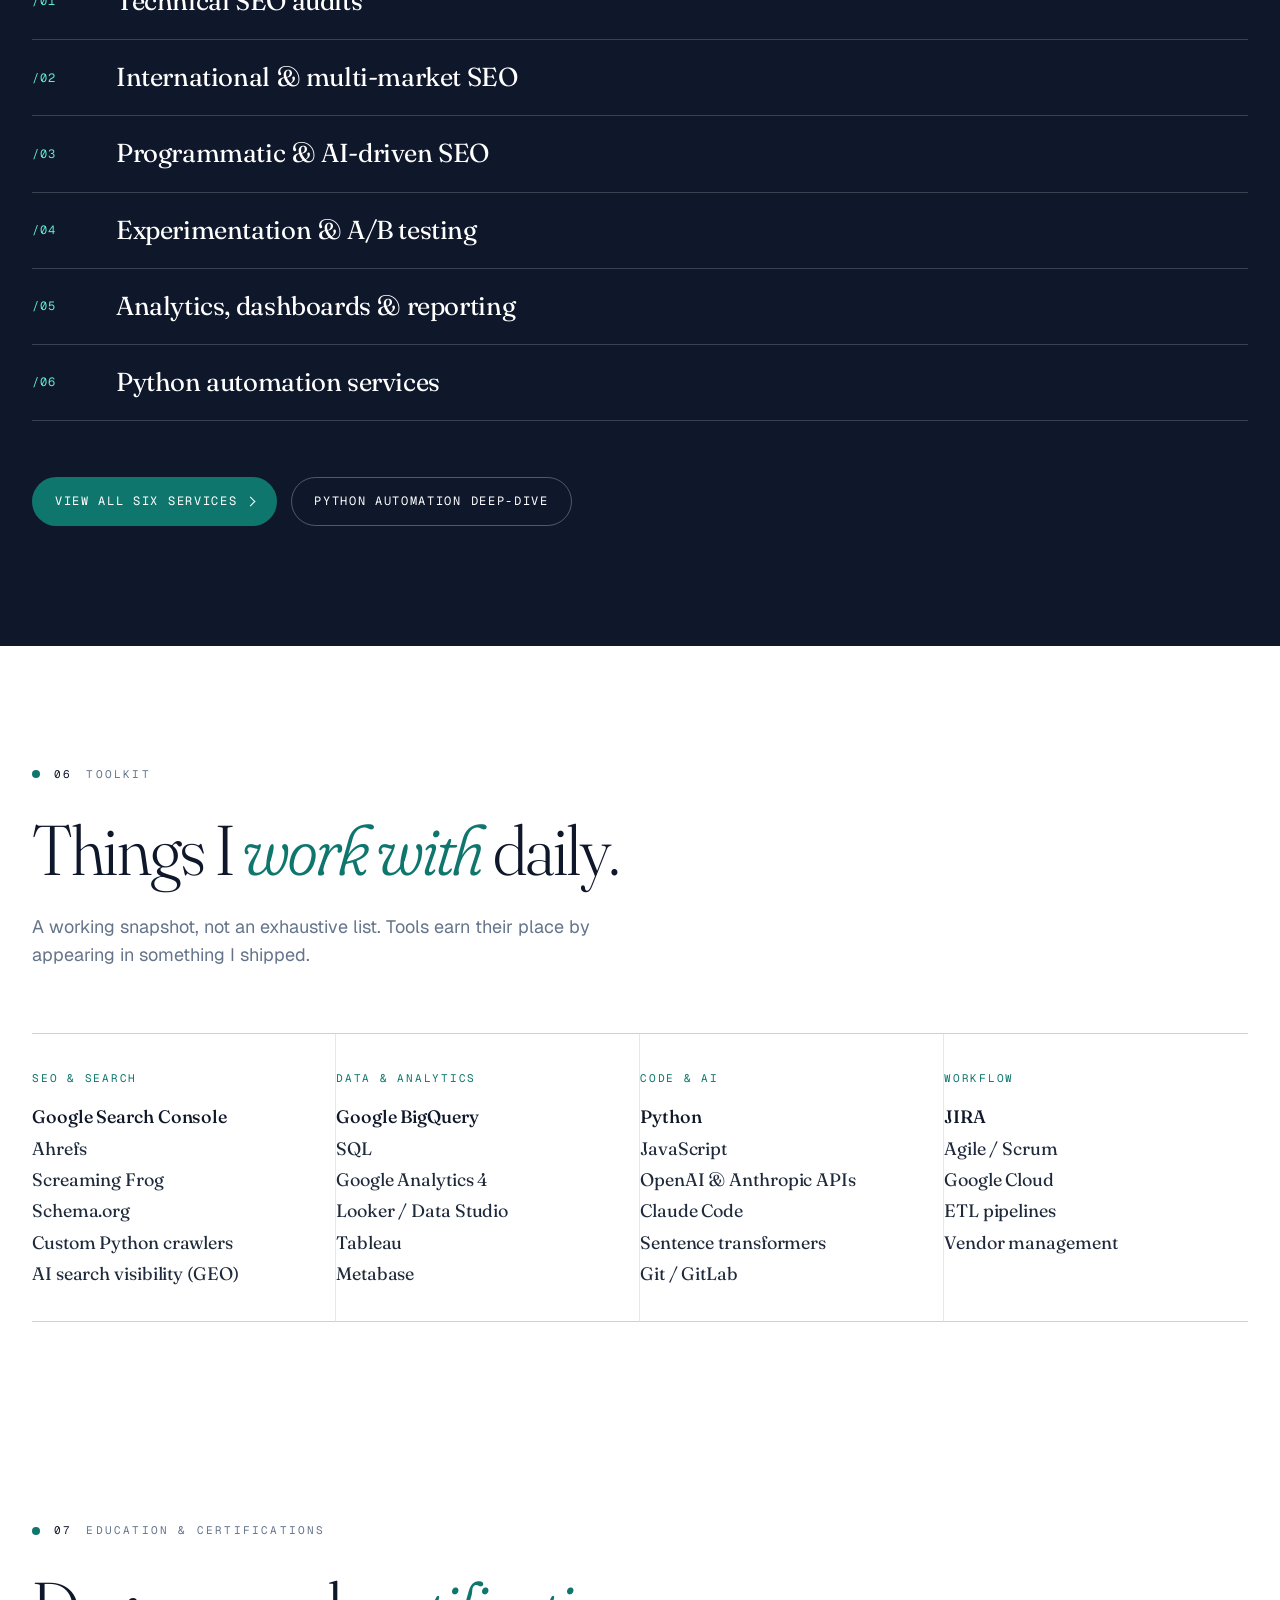
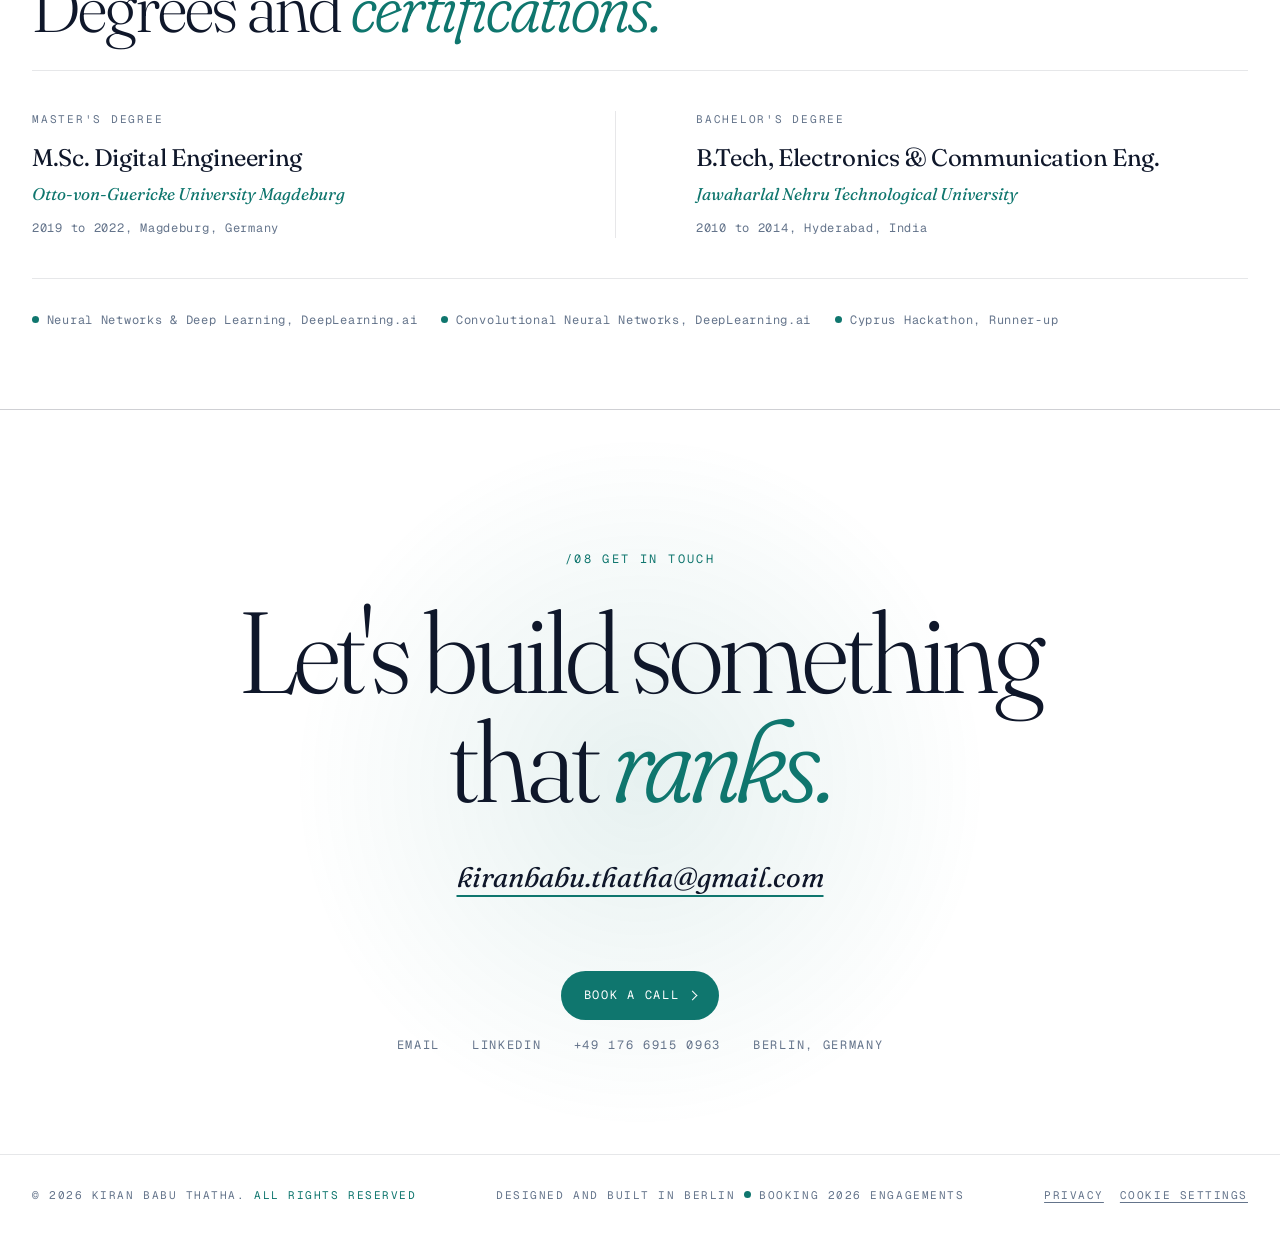
==== commit fd5ce097: "Add privacy policy page, footer Privacy link, and fix hero side padding - New /privacy/ page (GDPR, " ====
--- a/index.html
+++ b/index.html
@@ -39,7 +39,7 @@
 <link rel="preconnect" href="https://fonts.gstatic.com" crossorigin>
 <link href="https://fonts.googleapis.com/css2?family=Fraunces:ital,opsz,wght@0,9..144,300..900;1,9..144,300..900&family=Geist:wght@300..700&family=Geist+Mono:wght@400..600&display=swap" rel="stylesheet">
 
-<link rel="stylesheet" href="styles.css?v=20260704">
+<link rel="stylesheet" href="styles.css?v=20261118">
 
 <!-- SCHEMA.ORG STRUCTURED DATA -->
 <script type="application/ld+json">
@@ -623,6 +623,7 @@
     <div class="footer-inner">
       <div>© 2026 Kiran Babu Thatha. <span class="accent">All rights reserved</span></div>
       <div>Designed and built in Berlin <span class="dot-ind"></span> Booking 2026 engagements</div>
+      <div class="footer-links"><a href="privacy/">Privacy</a></div>
     </div>
   </div>
 </footer>
--- a/styles.css
+++ b/styles.css
@@ -151,7 +151,7 @@
 .nav-cta:hover { background: var(--accent); }
 
 /* HERO */
-.hero { padding: 80px 0 60px; position: relative; }
+.hero { padding-top: 80px; padding-bottom: 60px; position: relative; }
 .hero-meta {
   display: flex; justify-content: space-between;
   font-family: var(--mono); font-size: 11px;
@@ -597,6 +597,20 @@
   flex-wrap: wrap; gap: 16px;
 }
 .footer .accent { color: var(--accent); }
+/* Legal links: "Privacy" here, then consent.js appends "Cookie settings" as
+   the next sibling. Auto margins keep both together on the right. */
+.footer-inner > div:first-child { margin-right: auto; }
+.footer-links { margin-left: auto; }
+.footer-links a, .footer .kbt-cookie-link {
+  color: inherit; text-decoration: underline;
+  text-decoration-thickness: 1px; text-underline-offset: 3px;
+  transition: color 0.2s ease;
+}
+.footer-links a:hover, .footer .kbt-cookie-link:hover { color: var(--accent); }
+@media (max-width: 880px) {
+  .footer-inner { justify-content: flex-start; }
+  .footer-inner > div:first-child, .footer-links { margin: 0; }
+}
 
 /* REVEAL */
 .reveal { opacity: 0; transform: translateY(24px); transition: opacity 0.9s ease, transform 0.9s ease; }
@@ -699,7 +713,7 @@
 
 /* SERVICE-PAGE HERO (used by /automation/) */
 .service-page-hero {
-  padding: 80px 0 100px;
+  padding-top: 80px; padding-bottom: 100px;
 }
 .service-eyebrow {
   font-family: var(--mono); font-size: 11px;
@@ -859,7 +873,7 @@
 .post-card:hover .read-more { text-decoration: underline; text-underline-offset: 3px; }
 
 /* --- ARTICLE HERO --- */
-.article-hero { padding: 72px 0 56px; }
+.article-hero { padding-top: 72px; padding-bottom: 56px; }
 .article-eyebrow {
   font-family: var(--mono); font-size: 11px;
   text-transform: uppercase; letter-spacing: 0.2em;
@@ -894,7 +908,7 @@
 }
 
 /* --- ARTICLE LAYOUT: sticky TOC + readable column --- */
-.article-shell { padding: 64px 0 96px; }
+.article-shell { padding-top: 64px; padding-bottom: 96px; }
 .article-layout {
   display: grid; grid-template-columns: 220px minmax(0, 720px);
   gap: 80px; justify-content: center; align-items: start;
